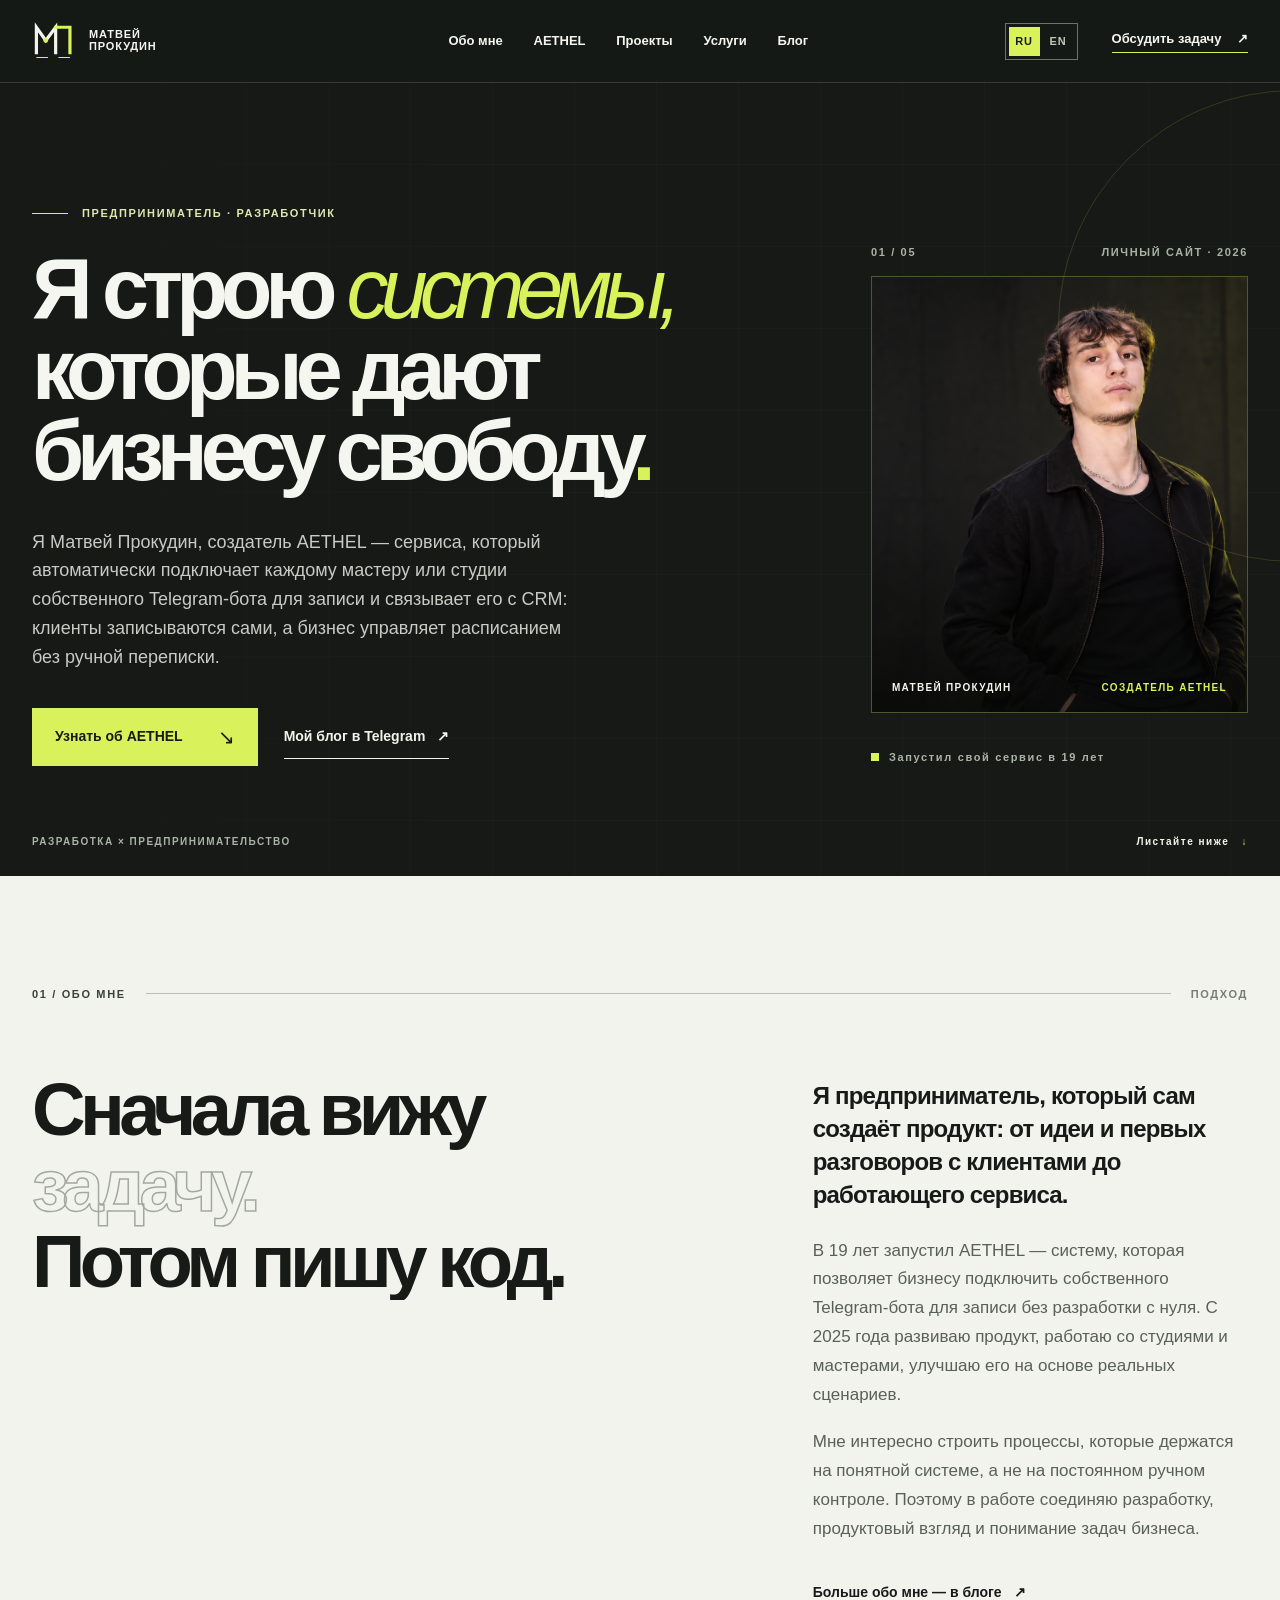
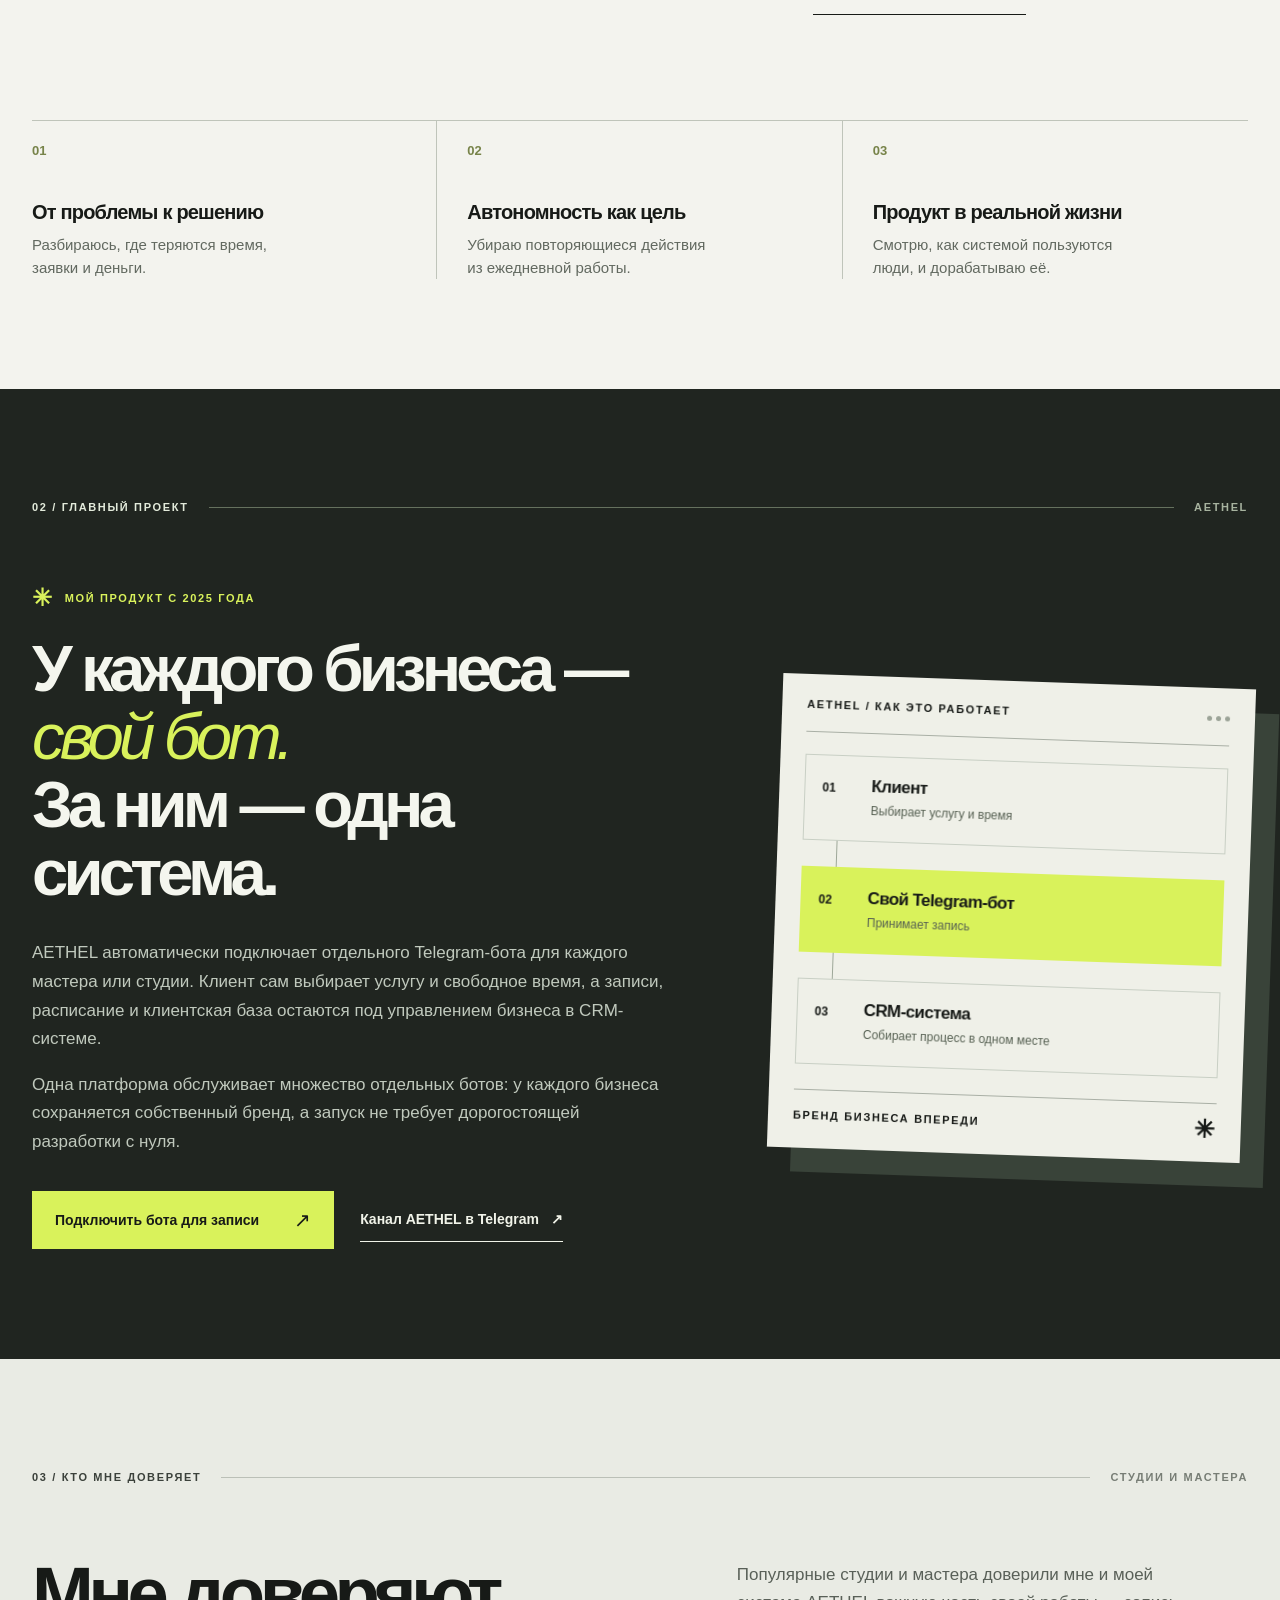
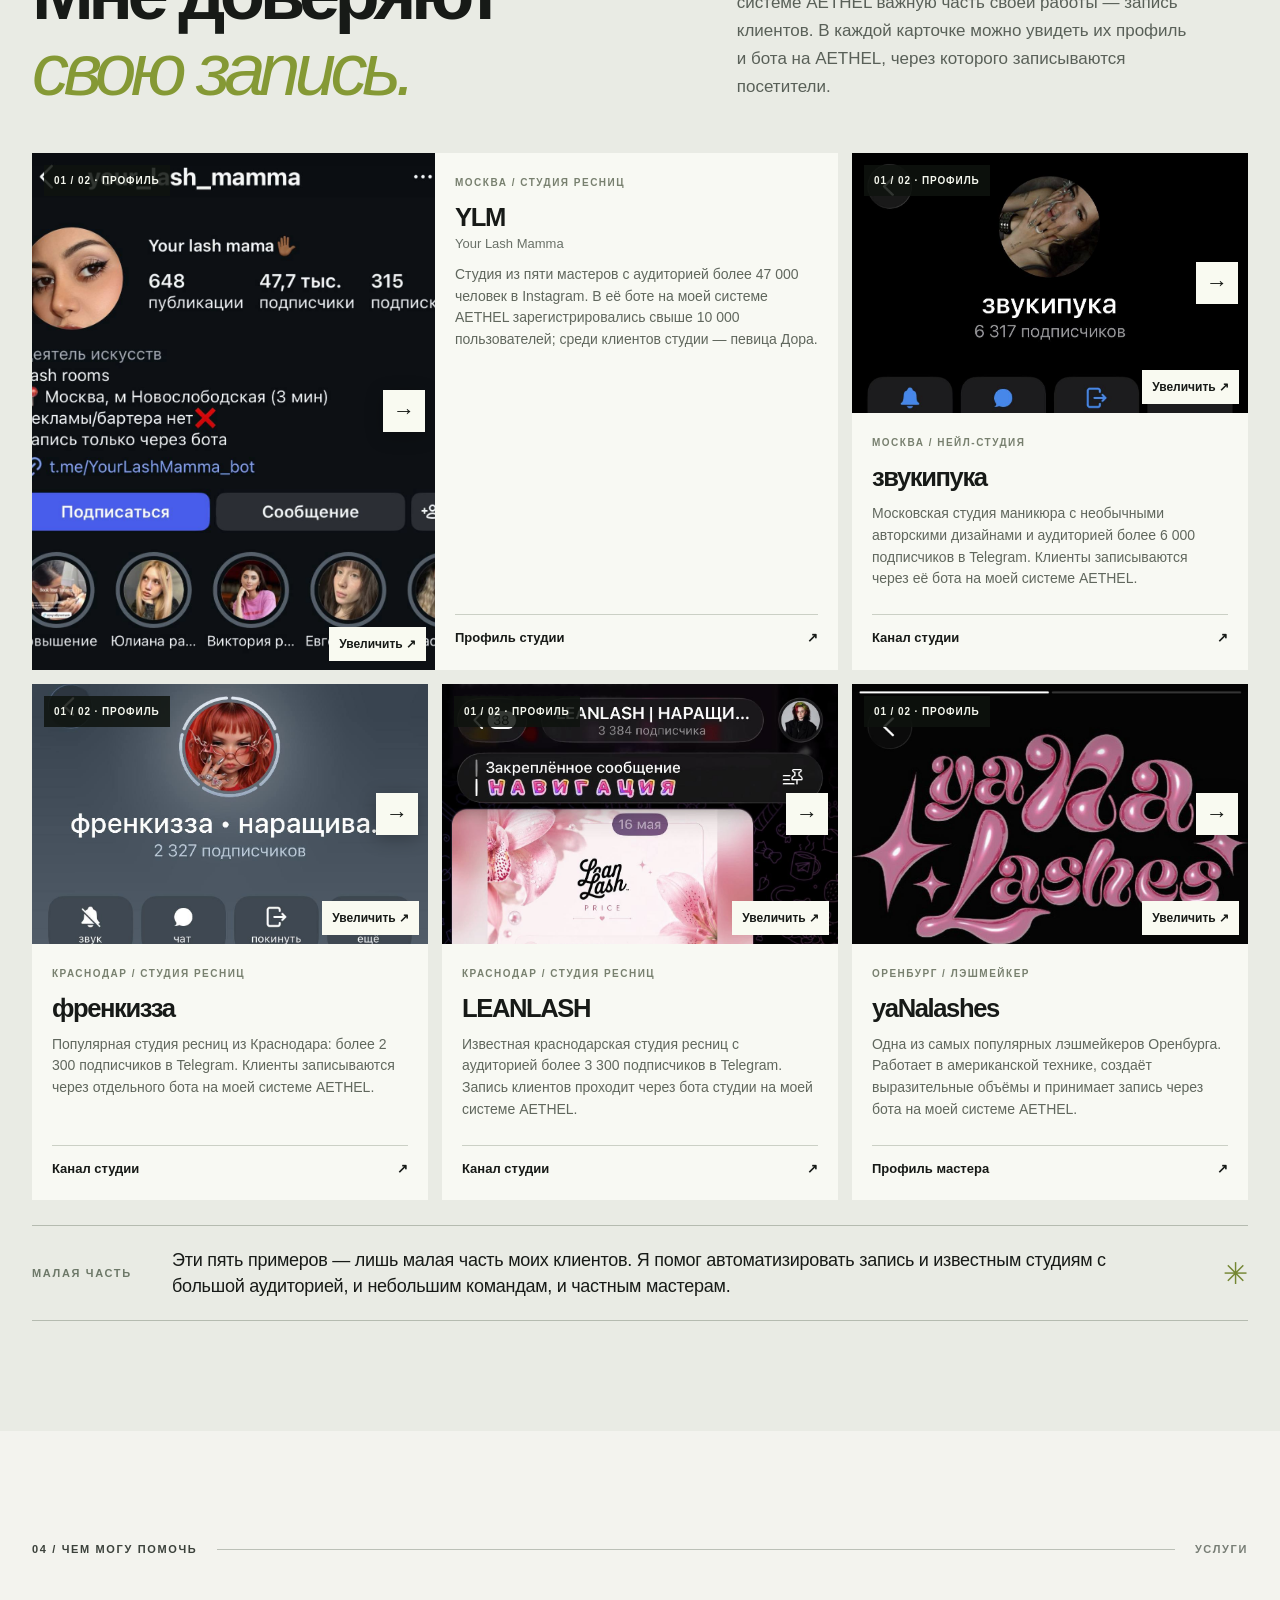
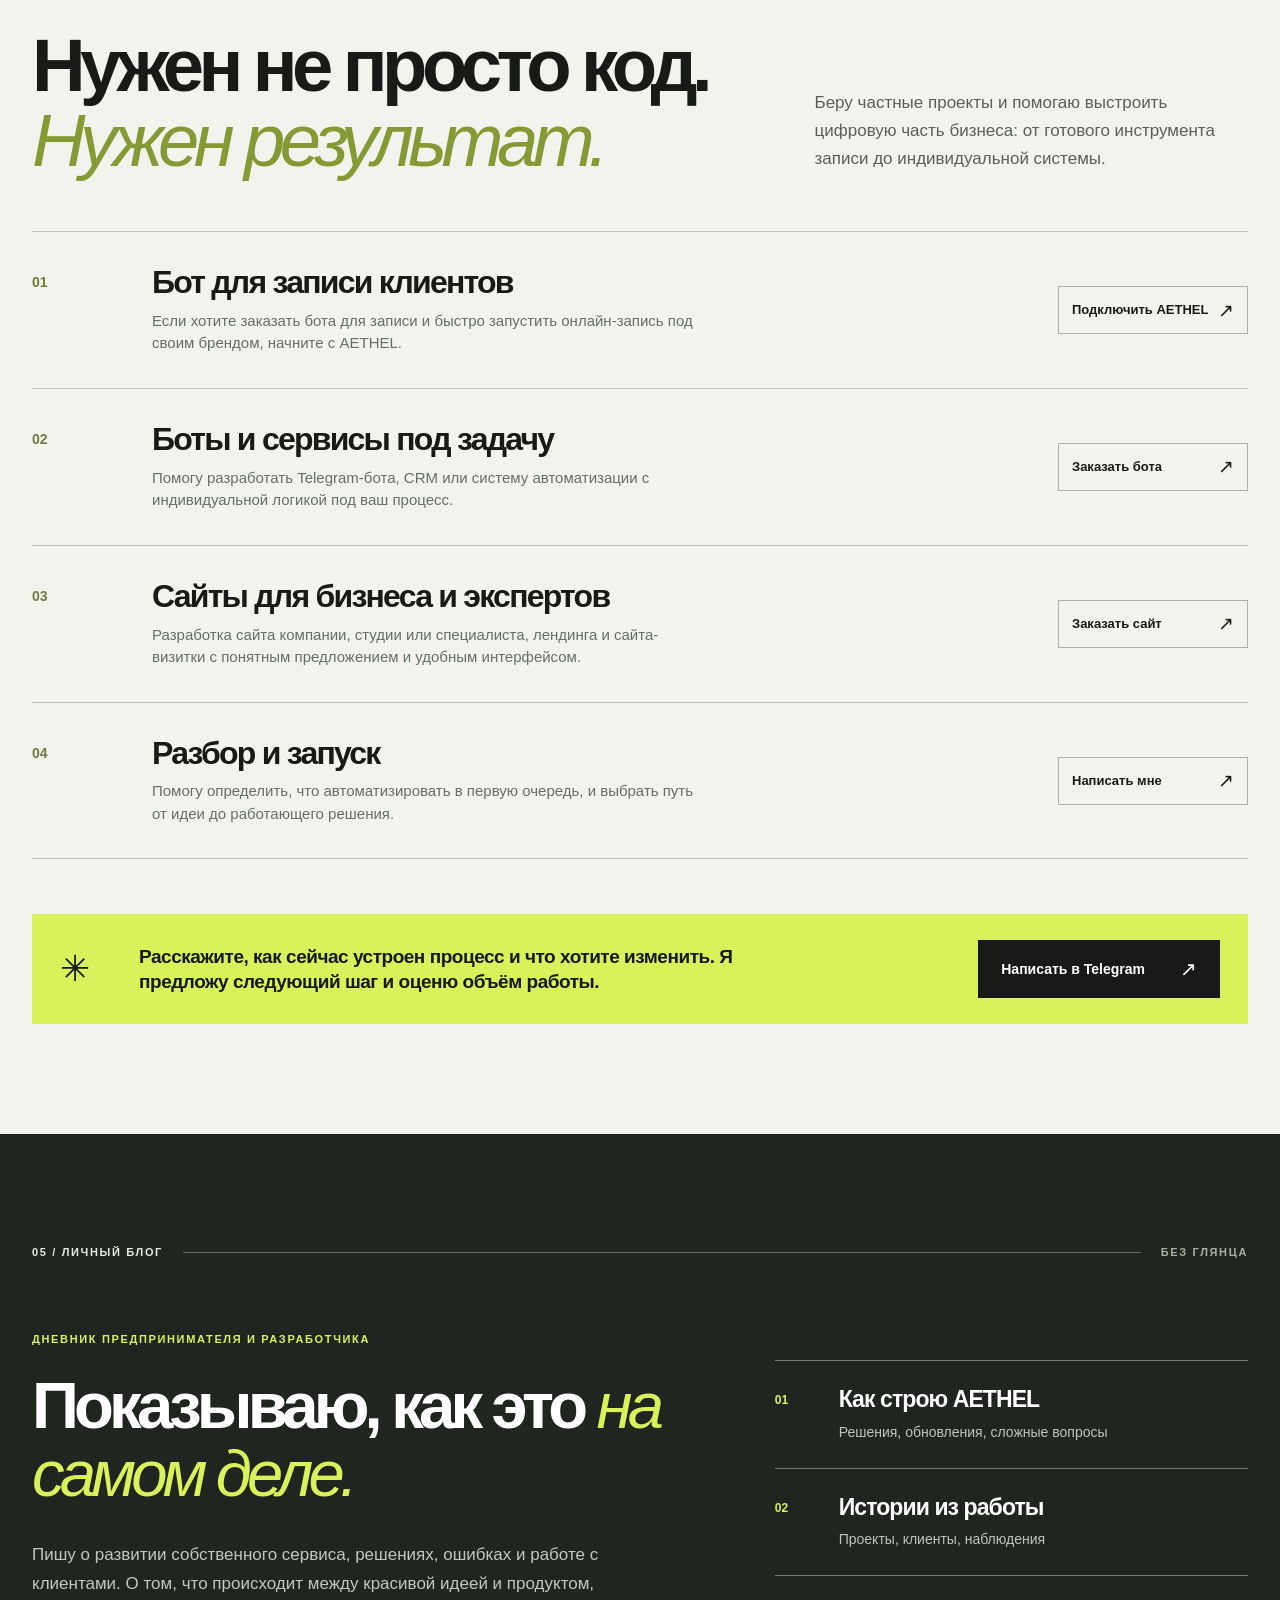
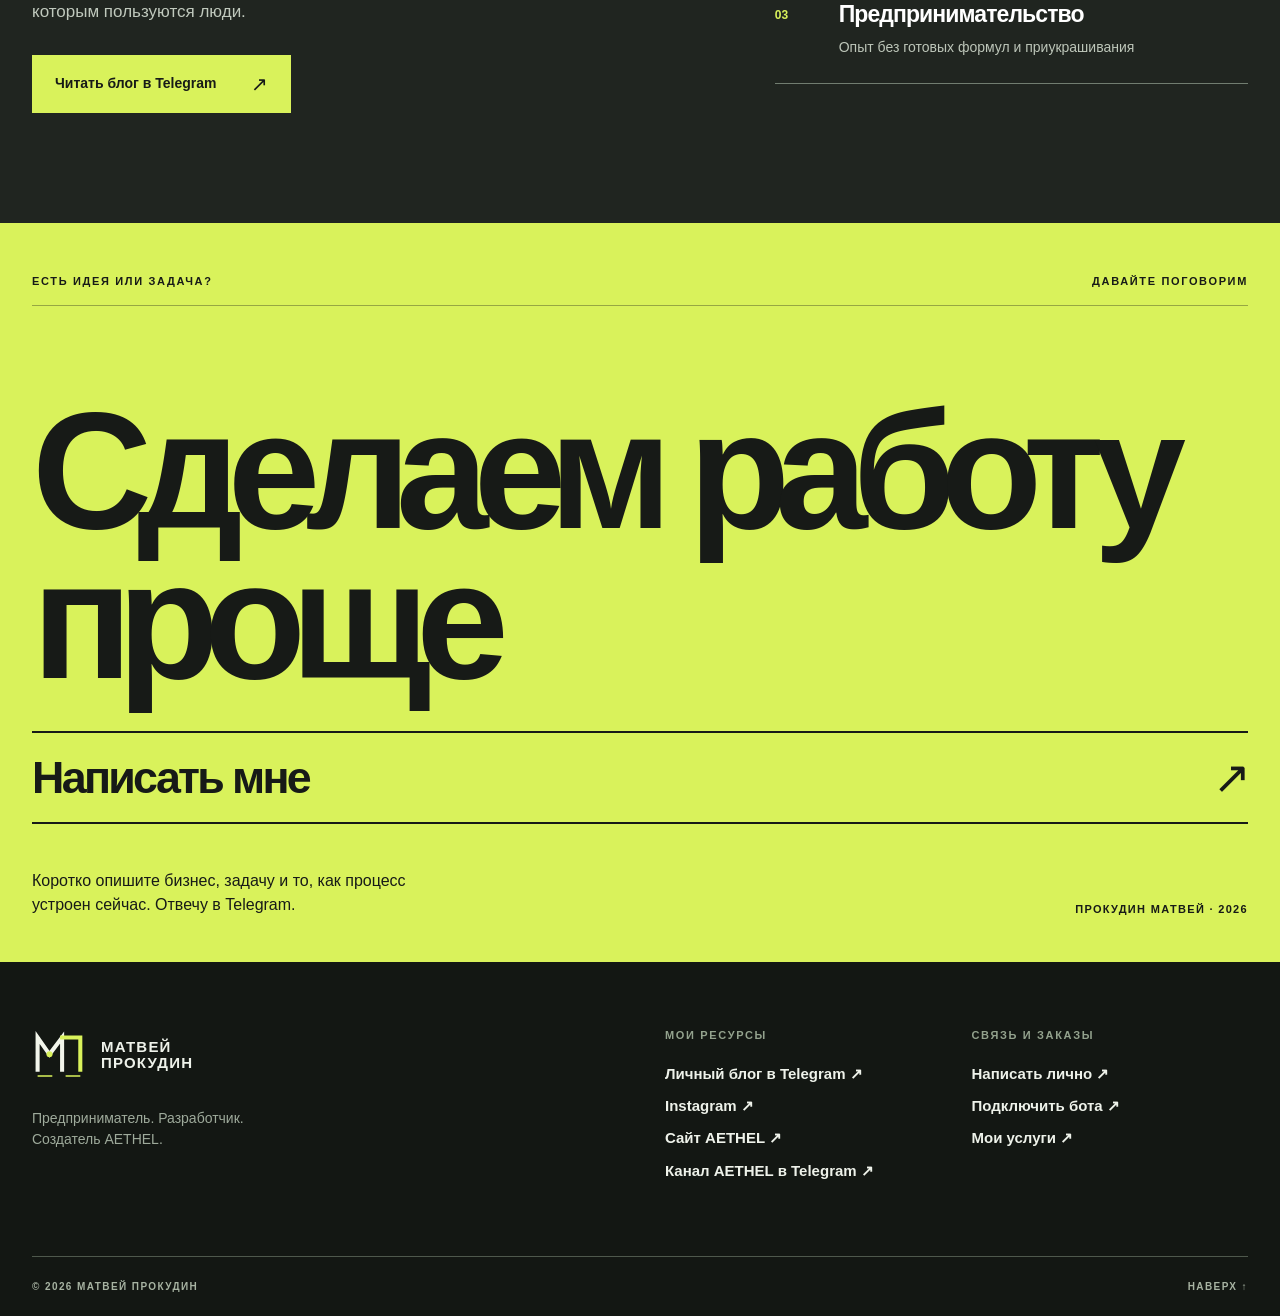
==== index.html @ 4120d541 "Add files via upload" ====
<!doctype html>
<html lang="ru">
<head>
  <meta charset="utf-8">
  <meta name="viewport" content="width=device-width, initial-scale=1">
  <meta name="theme-color" content="#161916">
  <meta name="description" content="Матвей Прокудин — предприниматель и создатель AETHEL, сервиса собственных Telegram-ботов для записи клиентов. Разработка ботов, сайтов и автоматизации бизнеса.">
  <meta name="keywords" content="Прокудин Матвей, Матвей Прокудин, заказать бота, разработать Telegram-бота, бот для записи клиентов, заказать сайт, разработка сайта, автоматизация бизнеса, CRM для студии, AETHEL">
  <meta name="author" content="Матвей Прокудин">
  <meta property="og:type" content="website">
  <meta property="og:locale" content="ru_RU">
  <meta property="og:title" content="Матвей Прокудин — предприниматель и создатель AETHEL">
  <meta property="og:description" content="Создаю сервисы, Telegram-ботов и сайты, которые помогают бизнесу работать системно. Знакомство, проекты, услуги и блог.">
  <meta name="twitter:card" content="summary">
  <title>Матвей Прокудин — разработка ботов, сайтов и автоматизация бизнеса</title>
  <link rel="icon" type="image/svg+xml" href="assets/favicon.svg">
  <link rel="stylesheet" href="style.css">
  <script type="application/ld+json">{"@context":"https://schema.org","@type":"Person","name":"Матвей Прокудин","alternateName":"Прокудин Матвей","jobTitle":"Предприниматель и разработчик","description":"Создатель AETHEL, сервиса Telegram-ботов для записи клиентов на собственной CRM-системе. Разрабатывает ботов, сайты и системы автоматизации бизнеса.","knowsAbout":["Разработка Telegram-ботов","Разработка сайтов","Автоматизация бизнес-процессов","CRM-системы"],"sameAs":["https://t.me/Matvey_Prokudin","https://www.instagram.com/prokudin.matvey/","https://www.aethelbotstore.ru/"]}</script>
</head>
<body>
  <a class="skip-link" href="#main">Перейти к содержанию</a>
  <header class="site-header">
    <div class="shell header-inner">
      <a class="brand" href="#top" aria-label="Матвей Прокудин — на главную"><img class="brand-mark" src="assets/logo-mark.svg" alt="" width="44" height="44"><span class="brand-name">МАТВЕЙ<br>ПРОКУДИН</span></a>
      <nav class="desktop-nav" aria-label="Основная навигация">
        <a href="#about">Обо мне</a><a href="#aethel">AETHEL</a><a href="#work">Проекты</a><a href="#services">Услуги</a><a href="#blog">Блог</a>
      </nav>
      <nav class="language-switch" aria-label="Язык сайта"><a href="./" lang="ru" aria-current="page">RU</a><a href="en/" lang="en" data-lang-link>EN</a></nav>
      <a class="header-contact" href="https://t.me/prokudin_matvey" target="_blank" rel="noopener noreferrer">Обсудить задачу <span aria-hidden="true">↗</span></a>
      <button class="menu-toggle" type="button" aria-expanded="false" aria-controls="mobile-menu" aria-label="Открыть меню"><span></span><span></span></button>
    </div>
    <nav class="mobile-nav" id="mobile-menu" aria-label="Мобильная навигация" hidden>
      <a href="#about">Обо мне</a><a href="#aethel">AETHEL</a><a href="#work">Проекты</a><a href="#services">Услуги</a><a href="#blog">Блог</a><a href="#contact">Контакты</a>
    </nav>
  </header>

  <main id="main">
    <section class="hero" id="top" aria-labelledby="hero-title">
      <div class="hero-grid" aria-hidden="true"></div>
      <div class="shell hero-inner">
        <div class="hero-copy">
          <div class="eyebrow hero-eyebrow"><span class="eyebrow-line"></span> ПРЕДПРИНИМАТЕЛЬ · РАЗРАБОТЧИК</div>
          <h1 id="hero-title">Я строю <em>системы,</em><br>которые дают<br>бизнесу свободу<span class="accent-period">.</span></h1>
          <p class="hero-lead">Я Матвей Прокудин, создатель AETHEL — сервиса, который автоматически подключает каждому мастеру или студии собственного Telegram-бота для записи и связывает его с CRM: клиенты записываются сами, а бизнес управляет расписанием без ручной переписки.</p>
          <div class="hero-actions"><a class="button button-lime" href="#aethel">Узнать об AETHEL <span aria-hidden="true">↘</span></a><a class="text-link light-link" href="https://t.me/Matvey_Prokudin" target="_blank" rel="noopener noreferrer">Мой блог в Telegram <span aria-hidden="true">↗</span></a></div>
        </div>
        <div class="hero-aside" aria-label="Кратко обо мне">
          <div class="hero-index"><span>01 / 05</span><span>ЛИЧНЫЙ САЙТ · 2026</span></div>
          <figure class="hero-portrait"><img src="assets/matvey-hero.png" alt="Матвей Прокудин в чёрной куртке на тёмном фоне" width="1536" height="1024" fetchpriority="high"><figcaption><span>МАТВЕЙ ПРОКУДИН</span><span>СОЗДАТЕЛЬ AETHEL</span></figcaption></figure>
          <div class="hero-footnote"><span class="tiny-square"></span> Запустил свой сервис в 19 лет</div>
        </div>
      </div>
      <div class="shell hero-bottom"><span>РАЗРАБОТКА × ПРЕДПРИНИМАТЕЛЬСТВО</span><a href="#about">Листайте ниже <span aria-hidden="true">↓</span></a></div>
    </section>

    <section class="section about-section" id="about" aria-labelledby="about-title">
      <div class="shell">
        <div class="section-head"><span class="section-no">01 / ОБО МНЕ</span><span class="section-rule"></span><span class="section-side">ПОДХОД</span></div>
        <div class="about-layout">
          <div class="about-heading" data-code-reveal><div class="code-reveal" aria-hidden="true"><span><i>const</i> problem = <b>business.process</b>;</span><span><i>if</i> (manualWork) <b>automate</b>();</span><span><i>for</i> (client <b>of</b> clients) {</span><span>&nbsp;&nbsp;system.<b>simplify</b>(client);</span><span>}</span></div><h2 class="display-title" id="about-title">Сначала вижу<br><span class="outline-word">задачу.</span><br>Потом пишу код.</h2></div>
          <div class="about-content"><p class="lead-copy">Я предприниматель, который сам создаёт продукт: от идеи и первых разговоров с клиентами до работающего сервиса.</p><p>В 19 лет запустил AETHEL — систему, которая позволяет бизнесу подключить собственного Telegram-бота для записи без разработки с нуля. С 2025 года развиваю продукт, работаю со студиями и мастерами, улучшаю его на основе реальных сценариев.</p><p>Мне интересно строить процессы, которые держатся на понятной системе, а не на постоянном ручном контроле. Поэтому в работе соединяю разработку, продуктовый взгляд и понимание задач бизнеса.</p><a class="text-link dark-link" href="https://t.me/Matvey_Prokudin" target="_blank" rel="noopener noreferrer">Больше обо мне — в блоге <span aria-hidden="true">↗</span></a></div>
        </div>
        <div class="principles" aria-label="Мой подход"><div><span>01</span><strong>От проблемы к решению</strong><p>Разбираюсь, где теряются время, заявки и деньги.</p></div><div><span>02</span><strong>Автономность как цель</strong><p>Убираю повторяющиеся действия из ежедневной работы.</p></div><div><span>03</span><strong>Продукт в реальной жизни</strong><p>Смотрю, как системой пользуются люди, и дорабатываю её.</p></div></div>
      </div>
    </section>

    <section class="section aethel-section" id="aethel" aria-labelledby="aethel-title">
      <div class="shell">
        <div class="section-head section-head-dark"><span class="section-no">02 / ГЛАВНЫЙ ПРОЕКТ</span><span class="section-rule"></span><span class="section-side">AETHEL</span></div>
        <div class="aethel-layout">
          <div class="aethel-copy"><div class="product-kicker"><span class="product-spark" aria-hidden="true">✳</span> МОЙ ПРОДУКТ С 2025 ГОДА</div><h2 id="aethel-title">У каждого бизнеса — <em>свой бот.</em><br>За ним — одна система.</h2><p>AETHEL автоматически подключает отдельного Telegram-бота для каждого мастера или студии. Клиент сам выбирает услугу и свободное время, а записи, расписание и клиентская база остаются под управлением бизнеса в CRM-системе.</p><p>Одна платформа обслуживает множество отдельных ботов: у каждого бизнеса сохраняется собственный бренд, а запуск не требует дорогостоящей разработки с нуля.</p><div class="product-actions"><a class="button button-lime" href="https://www.aethelbotstore.ru/" target="_blank" rel="noopener noreferrer">Подключить бота для записи <span aria-hidden="true">↗</span></a><a class="text-link light-link" href="https://t.me/AETHEL_bots" target="_blank" rel="noopener noreferrer">Канал AETHEL в Telegram <span aria-hidden="true">↗</span></a></div></div>
          <div class="system-visual" aria-label="Как устроен AETHEL"><div class="visual-header"><span>AETHEL / КАК ЭТО РАБОТАЕТ</span><span class="visual-dots" aria-hidden="true"><i></i><i></i><i></i></span></div><div class="flow-list"><div class="flow-row"><b>01</b><span>Клиент</span><strong>Выбирает услугу и время</strong></div><div class="flow-line" aria-hidden="true"></div><div class="flow-row active"><b>02</b><span>Свой Telegram-бот</span><strong>Принимает запись</strong></div><div class="flow-line" aria-hidden="true"></div><div class="flow-row"><b>03</b><span>CRM-система</span><strong>Собирает процесс в одном месте</strong></div></div><div class="visual-footer"><span>БРЕНД БИЗНЕСА ВПЕРЕДИ</span><span aria-hidden="true">✳</span></div></div>
        </div>
      </div>
    </section>

    <section class="section proof-section" id="work" aria-labelledby="work-title">
      <div class="shell">
        <div class="section-head"><span class="section-no">03 / КТО МНЕ ДОВЕРЯЕТ</span><span class="section-rule"></span><span class="section-side">СТУДИИ И МАСТЕРА</span></div>
        <div class="proof-intro"><h2 class="display-title" id="work-title">Мне доверяют<br><em>свою запись.</em></h2><p>Популярные студии и мастера доверили мне и моей системе AETHEL важную часть своей работы — запись клиентов. В каждой карточке можно увидеть их профиль и бота на AETHEL, через которого записываются посетители.</p></div>
        <div class="proof-grid">
          <article class="proof-card proof-card-featured">
            <div class="proof-image" data-carousel aria-label="Фото студии YLM и её бота для записи">
              <div class="proof-slide"><img src="assets/ylm.jpg" alt="Профиль YLM с аудиторией 47,7 тысячи подписчиков" loading="lazy"></div>
              <div class="proof-slide proof-slide-bot" hidden><img src="assets/ylm-bot.jpg" alt="Собственный Telegram-бот студии YLM для записи на ресницы" loading="lazy"></div>
              <span class="proof-count" aria-live="polite">01 / 02 · ПРОФИЛЬ</span>
              <button class="slide-arrow slide-prev" type="button" aria-label="Показать профиль YLM" hidden>←</button><button class="slide-arrow slide-next" type="button" aria-label="Показать бота YLM">→</button>
              <button type="button" class="view-image" aria-label="Увеличить текущее фото YLM">Увеличить <span aria-hidden="true">↗</span></button>
            </div>
            <div class="proof-info"><span>МОСКВА / СТУДИЯ РЕСНИЦ</span><h3>YLM <small>Your Lash Mamma</small></h3><p>Студия из пяти мастеров с аудиторией более 47 000 человек в Instagram. В её боте на моей системе AETHEL зарегистрировались свыше 10 000 пользователей; среди клиентов студии — певица Дора.</p><a href="https://www.instagram.com/your_lash_mamma/" target="_blank" rel="noopener noreferrer">Профиль студии <span aria-hidden="true">↗</span></a></div>
          </article>
          <article class="proof-card">
            <div class="proof-image" data-carousel aria-label="Фото студии звукипука и её бота для записи">
              <div class="proof-slide"><img src="assets/zvukipuka.jpg" alt="Telegram-канал студии звукипука с более чем 6 тысячами подписчиков" loading="lazy"></div>
              <div class="proof-slide proof-slide-bot" hidden><img src="assets/zvukipuka-bot.jpg" alt="Telegram-бот студии звукипука для записи на маникюр" loading="lazy"></div>
              <span class="proof-count" aria-live="polite">01 / 02 · ПРОФИЛЬ</span>
              <button class="slide-arrow slide-prev" type="button" aria-label="Показать профиль звукипука" hidden>←</button><button class="slide-arrow slide-next" type="button" aria-label="Показать бота звукипука">→</button>
              <button type="button" class="view-image" aria-label="Увеличить текущее фото звукипука">Увеличить <span aria-hidden="true">↗</span></button>
            </div>
            <div class="proof-info"><span>МОСКВА / НЕЙЛ-СТУДИЯ</span><h3>звукипука</h3><p>Московская студия маникюра с необычными авторскими дизайнами и аудиторией более 6 000 подписчиков в Telegram. Клиенты записываются через её бота на моей системе AETHEL.</p><a href="https://t.me/arishazvukipuka" target="_blank" rel="noopener noreferrer">Канал студии <span aria-hidden="true">↗</span></a></div>
          </article>
          <article class="proof-card">
            <div class="proof-image" data-carousel aria-label="Фото студии френкизза и её бота для записи">
              <div class="proof-slide"><img src="assets/frenkizza.jpg" alt="Telegram-канал студии френкизза с более чем 2,3 тысячи подписчиков" loading="lazy"></div>
              <div class="proof-slide proof-slide-bot" hidden><img src="assets/frenkizza-bot.jpg" alt="Telegram-бот студии френкизза для записи на ресницы" loading="lazy"></div>
              <span class="proof-count" aria-live="polite">01 / 02 · ПРОФИЛЬ</span>
              <button class="slide-arrow slide-prev" type="button" aria-label="Показать профиль френкизза" hidden>←</button><button class="slide-arrow slide-next" type="button" aria-label="Показать бота френкизза">→</button>
              <button type="button" class="view-image" aria-label="Увеличить текущее фото френкизза">Увеличить <span aria-hidden="true">↗</span></button>
            </div>
            <div class="proof-info"><span>КРАСНОДАР / СТУДИЯ РЕСНИЦ</span><h3>френкизза</h3><p>Популярная студия ресниц из Краснодара: более 2 300 подписчиков в Telegram. Клиенты записываются через отдельного бота на моей системе AETHEL.</p><a href="https://t.me/frenkizza" target="_blank" rel="noopener noreferrer">Канал студии <span aria-hidden="true">↗</span></a></div>
          </article>
          <article class="proof-card">
            <div class="proof-image" data-carousel aria-label="Фото студии LEANLASH и её бота для записи">
              <div class="proof-slide"><img src="assets/leanlash.jpg" alt="Telegram-канал LEANLASH с более чем 3,3 тысячи подписчиков" loading="lazy"></div>
              <div class="proof-slide proof-slide-bot" hidden><img src="assets/leanlash-bot.jpg" alt="Собственный Telegram-бот LEANLASH для записи клиентов" loading="lazy"></div>
              <span class="proof-count" aria-live="polite">01 / 02 · ПРОФИЛЬ</span>
              <button class="slide-arrow slide-prev" type="button" aria-label="Показать профиль LEANLASH" hidden>←</button><button class="slide-arrow slide-next" type="button" aria-label="Показать бота LEANLASH">→</button>
              <button type="button" class="view-image" aria-label="Увеличить текущее фото LEANLASH">Увеличить <span aria-hidden="true">↗</span></button>
            </div>
            <div class="proof-info"><span>КРАСНОДАР / СТУДИЯ РЕСНИЦ</span><h3>LEANLASH</h3><p>Известная краснодарская студия ресниц с аудиторией более 3 300 подписчиков в Telegram. Запись клиентов проходит через бота студии на моей системе AETHEL.</p><a href="https://t.me/leanlash" target="_blank" rel="noopener noreferrer">Канал студии <span aria-hidden="true">↗</span></a></div>
          </article>
          <article class="proof-card">
            <div class="proof-image" data-carousel aria-label="Фото мастера yaNalashes и её бота для записи">
              <div class="proof-slide"><img src="assets/yanalashes.jpg" alt="Профиль мастера yaNalashes из Оренбурга" loading="lazy"></div>
              <div class="proof-slide proof-slide-bot" hidden><img src="assets/yanalashes-bot.jpg" alt="Telegram-бот мастера yaNalashes для записи клиентов" loading="lazy"></div>
              <span class="proof-count" aria-live="polite">01 / 02 · ПРОФИЛЬ</span>
              <button class="slide-arrow slide-prev" type="button" aria-label="Показать профиль yaNalashes" hidden>←</button><button class="slide-arrow slide-next" type="button" aria-label="Показать бота yaNalashes">→</button>
              <button type="button" class="view-image" aria-label="Увеличить текущее фото yaNalashes">Увеличить <span aria-hidden="true">↗</span></button>
            </div>
            <div class="proof-info"><span>ОРЕНБУРГ / ЛЭШМЕЙКЕР</span><h3>yaNalashes</h3><p>Одна из самых популярных лэшмейкеров Оренбурга. Работает в американской технике, создаёт выразительные объёмы и принимает запись через бота на моей системе AETHEL.</p><a href="https://t.me/yalashsoska" target="_blank" rel="noopener noreferrer">Профиль мастера <span aria-hidden="true">↗</span></a></div>
          </article>
        </div>
        <div class="more-proof"><span>МАЛАЯ ЧАСТЬ</span><p>Эти пять примеров — лишь малая часть моих клиентов. Я помог автоматизировать запись и известным студиям с большой аудиторией, и небольшим командам, и частным мастерам.</p><span class="more-proof-star" aria-hidden="true">✳</span></div>
      </div>
    </section>

    <section class="section services-section" id="services" aria-labelledby="services-title"><div class="shell"><div class="section-head"><span class="section-no">04 / ЧЕМ МОГУ ПОМОЧЬ</span><span class="section-rule"></span><span class="section-side">УСЛУГИ</span></div><div class="services-intro"><h2 class="display-title" id="services-title">Нужен не просто код.<br><em>Нужен результат.</em></h2><p>Беру частные проекты и помогаю выстроить цифровую часть бизнеса: от готового инструмента записи до индивидуальной системы.</p></div><div class="service-list">
      <article class="service-row"><span class="service-n">01</span><div><h3>Бот для записи клиентов</h3><p>Если хотите заказать бота для записи и быстро запустить онлайн-запись под своим брендом, начните с AETHEL.</p></div><a href="https://www.aethelbotstore.ru/" target="_blank" rel="noopener noreferrer" aria-label="Подключить бота для записи через AETHEL">Подключить AETHEL <span aria-hidden="true">↗</span></a></article>
      <article class="service-row"><span class="service-n">02</span><div><h3>Боты и сервисы под задачу</h3><p>Помогу разработать Telegram-бота, CRM или систему автоматизации с индивидуальной логикой под ваш процесс.</p></div><a href="https://t.me/prokudin_matvey" target="_blank" rel="noopener noreferrer" aria-label="Заказать разработку бота или сервиса">Заказать бота <span aria-hidden="true">↗</span></a></article>
      <article class="service-row"><span class="service-n">03</span><div><h3>Сайты для бизнеса и экспертов</h3><p>Разработка сайта компании, студии или специалиста, лендинга и сайта-визитки с понятным предложением и удобным интерфейсом.</p></div><a href="https://t.me/prokudin_matvey" target="_blank" rel="noopener noreferrer" aria-label="Заказать разработку сайта">Заказать сайт <span aria-hidden="true">↗</span></a></article>
      <article class="service-row"><span class="service-n">04</span><div><h3>Разбор и запуск</h3><p>Помогу определить, что автоматизировать в первую очередь, и выбрать путь от идеи до работающего решения.</p></div><a href="https://t.me/prokudin_matvey" target="_blank" rel="noopener noreferrer" aria-label="Обсудить консультацию по автоматизации бизнеса">Написать мне <span aria-hidden="true">↗</span></a></article>
    </div><div class="services-note"><span class="note-icon" aria-hidden="true">✳</span><p>Расскажите, как сейчас устроен процесс и что хотите изменить. Я предложу следующий шаг и оценю объём работы.</p><a class="button button-dark" href="https://t.me/prokudin_matvey" target="_blank" rel="noopener noreferrer">Написать в Telegram <span aria-hidden="true">↗</span></a></div></div></section>

    <section class="section blog-section" id="blog" aria-labelledby="blog-title"><div class="shell"><div class="section-head section-head-dark"><span class="section-no">05 / ЛИЧНЫЙ БЛОГ</span><span class="section-rule"></span><span class="section-side">БЕЗ ГЛЯНЦА</span></div><div class="blog-layout"><div class="blog-copy"><span class="blog-label">ДНЕВНИК ПРЕДПРИНИМАТЕЛЯ И РАЗРАБОТЧИКА</span><h2 id="blog-title">Показываю, как это <em>на самом деле.</em></h2><p>Пишу о развитии собственного сервиса, решениях, ошибках и работе с клиентами. О том, что происходит между красивой идеей и продуктом, которым пользуются люди.</p><a class="button button-lime" href="https://t.me/Matvey_Prokudin" target="_blank" rel="noopener noreferrer">Читать блог в Telegram <span aria-hidden="true">↗</span></a></div><div class="blog-topics"><div><span>01</span><strong>Как строю AETHEL</strong><small>Решения, обновления, сложные вопросы</small></div><div><span>02</span><strong>Истории из работы</strong><small>Проекты, клиенты, наблюдения</small></div><div><span>03</span><strong>Предпринимательство</strong><small>Опыт без готовых формул и приукрашивания</small></div></div></div></div></section>

    <section class="contact-section" id="contact" aria-labelledby="contact-title"><div class="shell"><div class="contact-top"><span>ЕСТЬ ИДЕЯ ИЛИ ЗАДАЧА?</span><span>ДАВАЙТЕ ПОГОВОРИМ</span></div><h2 id="contact-title">Сделаем работу<br>проще</h2><a class="contact-big-link" href="https://t.me/prokudin_matvey" target="_blank" rel="noopener noreferrer">Написать мне <span aria-hidden="true">↗</span></a><div class="contact-bottom"><p>Коротко опишите бизнес, задачу и то, как процесс устроен сейчас. Отвечу в Telegram.</p><span>ПРОКУДИН МАТВЕЙ · 2026</span></div></div></section>
  </main>

  <footer class="site-footer"><div class="shell"><div class="footer-main"><div><a class="footer-brand" href="#top" aria-label="Матвей Прокудин — наверх"><img src="assets/logo-mark.svg" alt="" width="56" height="56"><span>МАТВЕЙ<br>ПРОКУДИН</span></a><p>Предприниматель. Разработчик.<br>Создатель AETHEL.</p></div><div class="footer-links"><div><span>МОИ РЕСУРСЫ</span><a href="https://t.me/Matvey_Prokudin" target="_blank" rel="noopener noreferrer">Личный блог в Telegram ↗</a><a href="https://www.instagram.com/prokudin.matvey/" target="_blank" rel="noopener noreferrer">Instagram ↗</a><a href="https://www.aethelbotstore.ru/" target="_blank" rel="noopener noreferrer">Сайт AETHEL ↗</a><a href="https://t.me/AETHEL_bots" target="_blank" rel="noopener noreferrer">Канал AETHEL в Telegram ↗</a></div><div><span>СВЯЗЬ И ЗАКАЗЫ</span><a href="https://t.me/prokudin_matvey" target="_blank" rel="noopener noreferrer">Написать лично ↗</a><a href="https://www.aethelbotstore.ru/" target="_blank" rel="noopener noreferrer">Подключить бота ↗</a><a href="#services">Мои услуги ↗</a></div></div></div><div class="footer-bottom"><span>© <span id="year">2026</span> МАТВЕЙ ПРОКУДИН</span><a href="#top">НАВЕРХ ↑</a></div></div></footer>

  <dialog class="image-dialog" aria-label="Просмотр скриншота"><button class="dialog-close" type="button" aria-label="Закрыть изображение">✕</button><button class="dialog-arrow dialog-prev" type="button" aria-label="Предыдущее фото" hidden>←</button><img alt=""><button class="dialog-arrow dialog-next" type="button" aria-label="Следующее фото">→</button></dialog>
  <script src="main.js" defer></script>
</body>
</html>
---- style.css ----
@charset "UTF-8";
:root{--ink:#171a17;--ink-soft:#242824;--paper:#f3f3ee;--white:#fff;--muted:#686d67;--line:#d9dcd4;--lime:#d9f25b;--lime-dark:#bad339;--radius:4px;scroll-behavior:smooth}
*{box-sizing:border-box}
html{scroll-padding-top:76px}
body{margin:0;background:var(--paper);color:var(--ink);font-family:Arial,Helvetica,sans-serif;font-size:16px;line-height:1.5;-webkit-font-smoothing:antialiased}
body.dialog-open{overflow:hidden}
button,a{ -webkit-tap-highlight-color:transparent }
button{font:inherit}
a{color:inherit;text-decoration:none}
img{display:block;max-width:100%}
em{font-style:normal;color:var(--lime)}
::selection{background:var(--lime);color:var(--ink)}
:focus-visible{outline:3px solid var(--lime-dark);outline-offset:4px}
.skip-link{position:absolute;top:-100px;left:20px;z-index:1000;background:var(--lime);padding:12px 16px}
.skip-link:focus{top:12px}
.shell{width:min(100% - 64px,1440px);margin-inline:auto}
.site-header{position:fixed;z-index:50;inset:0 0 auto;color:#f4f5ee;background:rgba(22,25,22,.96);border-bottom:1px solid rgba(255,255,255,.15);backdrop-filter:blur(14px);-webkit-backdrop-filter:blur(14px)}
.header-inner{min-height:82px;display:flex;align-items:center;gap:34px}
.brand{display:flex;align-items:center;gap:13px;min-width:220px}
.brand-mark{display:block;width:44px;height:44px;flex:none}
.brand-name{font-size:11px;line-height:1.05;font-weight:800;letter-spacing:.08em}
.desktop-nav{display:flex;gap:clamp(14px,2.4vw,36px);align-items:center;margin:auto;font-size:13px;font-weight:700;white-space:nowrap}
.desktop-nav a,.header-contact,.mobile-nav a{transition:color .2s ease}
.desktop-nav a:hover,.header-contact:hover,.mobile-nav a:hover{color:var(--lime)}
.language-switch{display:flex;align-items:center;gap:3px;border:1px solid #6a7465;padding:3px;flex:none;font-size:11px;font-weight:800;letter-spacing:.08em}
.language-switch a{display:grid;place-items:center;min-width:31px;min-height:29px;color:#bec8b8;transition:background .2s ease,color .2s ease}
.language-switch a:hover{color:var(--lime)}
.language-switch a[aria-current="page"]{background:var(--lime);color:var(--ink)}
.header-contact{font-size:13px;font-weight:700;white-space:nowrap;border-bottom:1px solid var(--lime);padding-bottom:4px}
.header-contact span{margin-left:12px}
.menu-toggle{display:none;appearance:none;background:none;border:0;color:inherit;width:44px;height:44px;align-items:center;justify-content:center;flex-direction:column;gap:6px;cursor:pointer;margin-left:auto}
.menu-toggle span{width:24px;height:2px;background:currentColor;transition:transform .2s ease}
.menu-toggle[aria-expanded="true"] span:first-child{transform:translateY(4px) rotate(45deg)}
.menu-toggle[aria-expanded="true"] span:last-child{transform:translateY(-4px) rotate(-45deg)}
.mobile-nav{display:none}
.hero{position:relative;min-height:780px;background:#161916;color:#f5f6f0;overflow:hidden}
.hero-grid{position:absolute;inset:0;opacity:.19;background-image:linear-gradient(rgba(255,255,255,.11) 1px,transparent 1px),linear-gradient(90deg,rgba(255,255,255,.11) 1px,transparent 1px);background-size:82px 82px;mask-image:linear-gradient(to right,transparent 0%,#000 42%,#000 100%);pointer-events:none}
.hero:after{content:"";position:absolute;width:470px;height:470px;border:1px solid rgba(217,242,91,.15);border-radius:50%;right:-250px;top:90px;pointer-events:none}
.hero-inner{position:relative;display:grid;grid-template-columns:minmax(0,1.48fr) minmax(300px,.72fr);gap:clamp(36px,5vw,90px);padding-top:clamp(160px,16vw,230px);padding-bottom:110px}
.hero-copy{max-width:880px}
.eyebrow,.section-head,.product-kicker,.blog-label,.contact-top,.footer-links>div>span,.hero-index,.hero-bottom,.hero-footnote,.visual-header,.visual-footer,.proof-info>span,.more-proof>span:first-child{font-size:11px;font-weight:800;letter-spacing:.15em}
.hero-eyebrow{display:flex;align-items:center;gap:14px;color:#dfe7b1;margin-bottom:28px}
.eyebrow-line{width:36px;height:1px;background:var(--lime)}
.hero h1{font-size:clamp(54px,6.6vw,108px);line-height:.96;letter-spacing:-.084em;font-weight:800;margin:0 0 35px;max-width:950px}
.hero h1 em{font-style:italic;font-weight:500;letter-spacing:-.095em}
.accent-period{color:var(--lime)}
.hero-lead{max-width:550px;font-size:18px;line-height:1.6;color:#c6ccc4;margin:0}
.hero-actions,.product-actions{display:flex;align-items:center;gap:26px;flex-wrap:wrap;margin-top:36px}
.button{display:inline-flex;align-items:center;justify-content:space-between;gap:35px;min-height:58px;padding:0 22px;border:1px solid transparent;font-size:14px;font-weight:800;line-height:1.2;transition:transform .2s ease,background .2s ease,color .2s ease}
.button:hover{transform:translateY(-3px)}
.button span{font-size:20px;font-weight:400}
.button-lime{background:var(--lime);color:var(--ink)}
.button-lime:hover{background:#e8ff77}
.button-dark{background:var(--ink);color:#fff}
.button-dark:hover{background:#343b34}
.text-link{display:inline-flex;align-items:center;gap:12px;font-size:14px;font-weight:800;padding:11px 0;border-bottom:1px solid currentColor;transition:gap .2s ease,color .2s ease}
.text-link:hover{gap:19px}
.light-link{color:#f1f4e9}
.light-link:hover{color:var(--lime)}
.dark-link:hover{color:#667800}
.hero-aside{display:flex;flex-direction:column;justify-content:flex-end;align-items:stretch;min-height:415px;padding-top:15px}
.hero-index{display:flex;justify-content:space-between;color:#a9b3a2;margin-bottom:15px}
.hero-portrait{position:relative;aspect-ratio:1/1.16;margin:0;overflow:hidden;background:#20221c;border:1px solid rgba(217,242,91,.25)}
.hero-portrait img{width:100%;height:100%;object-fit:cover;object-position:72% center}
.hero-portrait:after{content:"";position:absolute;inset:55% 0 0;background:linear-gradient(transparent,rgba(6,8,6,.72));pointer-events:none}
.hero-portrait figcaption{position:absolute;z-index:1;left:20px;right:20px;bottom:18px;display:flex;justify-content:space-between;align-items:end;gap:15px;color:#f4f6ed;font-size:10px;font-weight:800;letter-spacing:.13em;line-height:1.35}
.hero-portrait figcaption span:last-child{color:var(--lime);text-align:right}
.hero-footnote{display:flex;align-items:center;gap:10px;color:#abb5a5;margin-top:36px}
.tiny-square{width:8px;height:8px;background:var(--lime)}
.hero-bottom{position:absolute;inset:auto 0 27px;display:flex;justify-content:space-between;font-size:10px;font-weight:800;letter-spacing:.15em;color:#aab3a7}
.hero-bottom a{color:#f3f6ea}
.hero-bottom a span{margin-left:8px;color:var(--lime)}
.section{padding:110px 0}
.section-head{display:flex;align-items:center;gap:20px;color:#3b413b;margin-bottom:70px}
.section-no,.section-side{white-space:nowrap}
.section-rule{height:1px;background:#bbc0b7;flex:1}
.section-side{color:#777d75}
.display-title{font-size:clamp(48px,5.8vw,88px);line-height:1.02;letter-spacing:-.075em;margin:0;font-weight:800}
.display-title em{color:#859935;font-style:italic;font-weight:500}
.about-layout{display:grid;grid-template-columns:1.2fr .8fr;gap:clamp(50px,10vw,170px)}
.about-heading{min-width:0;position:relative}
.code-reveal{display:none;position:absolute;inset:0;z-index:1;align-items:start;justify-content:center;flex-direction:column;overflow:hidden;background:#202520;color:#e4eecf;padding:clamp(16px,2.8vw,38px);font:clamp(12px,1.25vw,17px)/1.9 Consolas,"Courier New",monospace;white-space:nowrap;box-shadow:9px 9px 0 #d6dcd0}
.code-reveal span{display:block;max-width:100%;overflow:hidden;text-overflow:clip;animation:code-run .58s linear infinite alternate}
.code-reveal span:nth-child(2){animation-delay:-.18s;color:#f0c992}
.code-reveal span:nth-child(3){animation-delay:-.3s;color:#e9b1ce}
.code-reveal span:nth-child(4){animation-delay:-.46s}
.code-reveal i{font-style:normal;color:#d9f25b}
.code-reveal b{font-weight:normal;color:#83c6d5}
.code-ready .code-reveal{display:flex}
.code-ready .display-title{opacity:0;transform:translateY(14px)}
.code-ready.is-revealing .code-reveal{animation:code-to-text 1.6s ease-in-out forwards}
.code-ready.is-revealing .display-title{animation:title-from-code 1.6s ease-out forwards}
.code-ready.is-revealed .code-reveal{display:none}
.code-ready.is-revealed .display-title{opacity:1;transform:none}
@keyframes code-run{from{transform:translateX(-6px)}to{transform:translateX(12px)}}
@keyframes code-to-text{0%,36%{opacity:1;clip-path:inset(0 0 0 0)}70%{opacity:.65}100%{opacity:0;clip-path:inset(0 100% 0 0)}}
@keyframes title-from-code{0%,39%{opacity:0;transform:translateY(14px);clip-path:inset(0 100% 0 0)}100%{opacity:1;transform:none;clip-path:inset(0 0 0 0)}}
.outline-word{color:transparent;-webkit-text-stroke:1.5px #a1a8a0}
.about-content{padding-top:7px;max-width:515px}
.about-content p{font-size:17px;line-height:1.7;color:#596058;margin:0 0 18px}
.about-content .lead-copy{font-size:24px;line-height:1.38;font-weight:700;color:var(--ink);letter-spacing:-.035em;margin-bottom:25px}
.about-content .text-link{margin-top:10px}
.principles{display:grid;grid-template-columns:repeat(3,1fr);margin-top:105px;border-top:1px solid #bfc4ba}
.principles>div{padding:20px 30px 0 0;border-right:1px solid #bfc4ba}
.principles>div+div{padding-left:30px}
.principles>div:last-child{border-right:0}
.principles span{display:block;font-size:13px;font-weight:800;color:#778349;margin-bottom:39px}
.principles strong{display:block;font-size:20px;line-height:1.2;letter-spacing:-.04em}
.principles p{font-size:15px;color:#626960;line-height:1.55;max-width:250px;margin:9px 0 0}
.aethel-section{background:#202520;color:#f4f6ee}
.section-head-dark{color:#e3ebdb}
.section-head-dark .section-rule{background:#65715e}
.section-head-dark .section-side{color:#a7b39f}
.aethel-layout{display:grid;grid-template-columns:1.15fr .85fr;gap:clamp(60px,8vw,130px);align-items:center}
.product-kicker{color:var(--lime);display:flex;align-items:center;gap:11px;margin-bottom:25px}
.product-spark{font-size:24px;line-height:1}
.aethel-copy h2,.blog-layout h2{font-size:clamp(48px,5.1vw,79px);line-height:1.04;letter-spacing:-.074em;margin:0 0 33px;font-weight:800}
.aethel-copy h2 em,.blog-layout h2 em{font-style:italic;font-weight:500}
.aethel-copy p,.blog-layout p{font-size:17px;line-height:1.68;color:#c0c9bd;max-width:640px;margin:0 0 17px}
.product-actions{margin-top:35px}
.system-visual{background:#eff0e8;color:var(--ink);padding:22px 25px 20px;box-shadow:24px 24px 0 #394339;transform:rotate(2deg);max-width:530px;width:100%;justify-self:end}
.visual-header,.visual-footer{display:flex;justify-content:space-between;align-items:center;gap:12px}
.visual-header{border-bottom:1px solid #a9afa5;padding-bottom:18px}
.visual-dots{display:flex;gap:4px}.visual-dots i{width:5px;height:5px;background:#9ba397;border-radius:50%}
.flow-list{padding:22px 0 25px}
.flow-row{border:1px solid #c8cfc4;min-height:86px;display:grid;grid-template-columns:35px 1fr;column-gap:14px;align-content:center;padding:12px 17px}
.flow-row.active{background:var(--lime);border-color:var(--lime)}
.flow-row b{font-size:12px;grid-row:1/3;align-self:start;margin-top:3px}
.flow-row span{font-size:17px;font-weight:800;line-height:1.2;letter-spacing:-.035em}
.flow-row strong{font-size:12px;font-weight:500;color:#566052;margin-top:4px}
.flow-line{height:26px;border-left:1px solid #9da798;margin-left:34px}
.visual-footer{border-top:1px solid #a9afa5;padding-top:13px}
.visual-footer span:last-child{font-size:25px;line-height:1}
.proof-section{background:#e9ebe4}
.proof-intro{display:grid;grid-template-columns:1.1fr .9fr;gap:80px;align-items:end;margin-bottom:46px}
.proof-intro p,.services-intro p{font-size:17px;line-height:1.65;color:#596058;max-width:460px;margin:0 0 6px}
.proof-grid{display:grid;grid-template-columns:repeat(3,minmax(0,1fr));gap:14px}
.proof-card{display:flex;flex-direction:column;background:#f8f9f3;min-width:0}
.proof-card-featured{grid-column:span 2;display:grid;grid-template-columns:1fr 1fr}
.proof-image{height:260px;position:relative;background:#202520;overflow:hidden;touch-action:pan-y}
.proof-card-featured .proof-image{height:100%;min-height:450px}
.proof-slide{position:absolute;inset:0}
.proof-slide[hidden],.slide-arrow[hidden]{display:none!important}
.proof-slide img{width:100%;height:100%;object-fit:cover;object-position:top center;filter:saturate(.88);cursor:zoom-in;transition:transform .35s ease}
.proof-slide img:hover{transform:scale(1.045)}
.proof-slide-bot img{object-position:center 18%}
.proof-count{position:absolute;z-index:2;left:12px;top:12px;padding:8px 10px;background:rgba(15,19,15,.85);color:#f4f6ed;font-size:10px;font-weight:800;letter-spacing:.09em}
.slide-arrow{position:absolute;z-index:3;top:50%;transform:translateY(-50%);width:42px;height:42px;display:grid;place-items:center;border:0;background:#f9faf1;color:var(--ink);font-size:22px;font-weight:700;line-height:1;cursor:pointer;box-shadow:0 4px 18px rgba(0,0,0,.25)}
.slide-arrow:hover{background:var(--lime)}
.slide-prev{left:10px}.slide-next{right:10px}
.view-image{position:absolute;z-index:3;right:9px;bottom:9px;background:#f9faf1;color:var(--ink);border:0;padding:8px 10px;font-size:12px;font-weight:700;cursor:pointer}
.view-image:hover{background:var(--lime)}
.proof-info{padding:23px 20px 22px;display:flex;flex-direction:column;flex:1;min-height:242px}
.proof-info>span{color:#78806f;font-size:10px;line-height:1.4}
.proof-info h3{font-size:clamp(21px,2vw,30px);line-height:1.1;letter-spacing:-.055em;margin:13px 0 12px}
.proof-info h3 small{display:block;font-size:13px;line-height:1.2;letter-spacing:0;margin-top:5px;font-weight:500;color:#697067}
.proof-info p{font-size:14px;line-height:1.55;color:#60675d;margin:0 0 24px}
.proof-info a{display:inline-flex;justify-content:space-between;align-items:center;gap:8px;margin-top:auto;padding-top:13px;border-top:1px solid #cbd0c5;font-size:13px;font-weight:800}
.proof-info a:hover{color:#6e8109}
.more-proof{display:grid;grid-template-columns:115px 1fr 45px;gap:25px;align-items:center;border-top:1px solid #b5bbb0;border-bottom:1px solid #b5bbb0;padding:21px 0;margin-top:25px}
.more-proof>span:first-child{color:#6d7868}
.more-proof p{margin:0;font-size:18px;line-height:1.45;letter-spacing:-.015em}
.more-proof p a{text-decoration:underline;text-underline-offset:3px;font-weight:700}
.more-proof-star{font-size:30px;color:#748632;text-align:right}
.services-section{background:var(--paper)}
.services-intro{display:grid;grid-template-columns:1.25fr .75fr;gap:60px;align-items:end;margin-bottom:52px}
.service-list{border-top:1px solid #bcc2b8}
.service-row{display:grid;grid-template-columns:95px 1fr 190px;gap:25px;align-items:center;padding:33px 0;border-bottom:1px solid #bcc2b8}
.service-n{align-self:start;color:#6f7d3e;font-size:14px;font-weight:800;padding-top:7px}
.service-row h3{font-size:clamp(24px,2.5vw,38px);letter-spacing:-.055em;line-height:1.12;margin:0 0 9px}
.service-row p{font-size:15px;line-height:1.5;color:#657065;max-width:550px;margin:0}
.service-row>a{border:1px solid #a9b2a5;min-height:48px;padding:12px 13px;font-size:13px;font-weight:800;display:flex;justify-content:space-between;align-items:center;gap:9px;transition:background .2s ease,border-color .2s ease}
.service-row>a span{font-size:19px;font-weight:400;line-height:1}
.service-row>a:hover{background:var(--lime);border-color:var(--lime)}
.services-note{background:var(--lime);display:grid;grid-template-columns:55px 1fr auto;gap:24px;align-items:center;padding:26px 28px;margin-top:55px}
.note-icon{font-size:36px;line-height:1}
.services-note p{font-size:19px;line-height:1.35;letter-spacing:-.025em;font-weight:700;margin:0;max-width:650px}
.blog-section{background:#202520;color:#fff}
.blog-layout{display:grid;grid-template-columns:1.15fr .85fr;gap:clamp(60px,8vw,130px);align-items:center}
.blog-copy{min-width:0}
.blog-label{display:block;color:var(--lime);margin-bottom:25px}
.blog-layout h2{max-width:710px}
.blog-layout p{max-width:570px;margin-bottom:28px}
.blog-topics{border-top:1px solid #717d70}
.blog-topics>div{display:grid;grid-template-columns:50px 1fr;gap:0 14px;padding:25px 0;border-bottom:1px solid #717d70}
.blog-topics span{grid-row:1/3;color:var(--lime);font-size:12px;font-weight:800;padding-top:5px}
.blog-topics strong{font-size:23px;letter-spacing:-.04em;line-height:1.2}
.blog-topics small{font-size:14px;color:#bdc6b9;margin-top:8px}
.contact-section{background:var(--lime);padding:50px 0 45px;overflow:hidden}
.contact-top{display:flex;justify-content:space-between;gap:15px;border-bottom:1px solid rgba(23,26,23,.35);padding-bottom:16px}
.contact-section h2{font-size:clamp(70px,13vw,190px);line-height:.9;letter-spacing:-.09em;margin:90px 0 35px;font-weight:800}
.contact-big-link{display:flex;justify-content:space-between;align-items:center;border-top:2px solid var(--ink);border-bottom:2px solid var(--ink);padding:19px 0;font-size:clamp(24px,3.5vw,48px);font-weight:800;letter-spacing:-.06em;line-height:1.15;transition:padding .2s ease}
.contact-big-link:hover{padding-left:12px;padding-right:12px}
.contact-big-link span{font-weight:400}
.contact-bottom{display:flex;align-items:end;justify-content:space-between;gap:20px;margin-top:45px}
.contact-bottom p{font-size:16px;line-height:1.5;max-width:430px;margin:0}
.contact-bottom span{font-size:11px;font-weight:800;letter-spacing:.12em;white-space:nowrap}
.site-footer{background:#131713;color:#eef2ea;padding:65px 0 22px}
.footer-main{display:grid;grid-template-columns:1fr 1fr;gap:50px;padding-bottom:75px}
.footer-brand{display:inline-flex;align-items:center;gap:13px;line-height:1.08;font-size:15px;font-weight:900;letter-spacing:.08em}
.footer-brand img{width:56px;height:56px;flex:none}
.footer-brand span{color:#eef2ea}
.footer-main p{font-size:14px;line-height:1.5;color:#9eaa9b;margin:18px 0 0}
.footer-links{display:grid;grid-template-columns:1fr 1fr;gap:30px}
.footer-links>div{display:flex;flex-direction:column;align-items:start;gap:12px}
.footer-links>div>span{color:#93a28d;margin-bottom:8px}
.footer-links a{font-size:15px;font-weight:700;line-height:1.35}
.footer-links a:hover{color:var(--lime)}
.footer-bottom{border-top:1px solid #4e584c;display:flex;justify-content:space-between;gap:20px;padding-top:22px;font-size:10px;font-weight:800;letter-spacing:.14em;color:#a7b3a2}
.footer-bottom a:hover{color:var(--lime)}
.image-dialog{max-width:min(92vw,900px);max-height:90vh;padding:0;border:0;background:#111;box-shadow:0 20px 80px rgba(0,0,0,.5);overflow:visible}
.image-dialog::backdrop{background:rgba(7,9,7,.85)}
.image-dialog img{max-height:90vh;width:auto;max-width:92vw;object-fit:contain}
.dialog-close{position:fixed;top:calc(5vh + 10px);right:calc(4vw + 10px);z-index:2;width:40px;height:40px;border:0;background:#f9faf1;color:var(--ink);cursor:pointer;font-size:18px}
.dialog-arrow{position:fixed;top:50%;z-index:2;transform:translateY(-50%);width:44px;height:44px;border:0;background:#f9faf1;color:var(--ink);cursor:pointer;font-size:23px;font-weight:700;box-shadow:0 4px 18px rgba(0,0,0,.35)}
.dialog-arrow:hover,.dialog-close:hover{background:var(--lime)}
.dialog-arrow[hidden]{display:none}
.dialog-prev{left:max(8px,calc(4vw + 8px))}.dialog-next{right:max(8px,calc(4vw + 8px))}
@media(max-width:1180px){.brand{min-width:auto}.header-inner{gap:22px}.desktop-nav{gap:15px}.hero-inner{grid-template-columns:1.4fr .6fr}.proof-grid{grid-template-columns:repeat(2,1fr)}.proof-image{height:280px}.proof-info{min-height:220px}.services-note{grid-template-columns:45px 1fr}.services-note .button{grid-column:2;justify-self:start}}
@media(max-width:880px){.shell{width:min(100% - 40px,1440px)}.desktop-nav,.header-contact{display:none}.menu-toggle{display:flex}.site-header{background:rgba(22,25,22,.94)}.header-inner{min-height:70px}.mobile-nav{position:absolute;top:70px;left:0;right:0;background:#161916;padding:16px 20px 24px;border-bottom:1px solid #566051;box-shadow:0 25px 35px rgba(0,0,0,.2)}.mobile-nav:not([hidden]){display:grid;grid-template-columns:repeat(2,1fr);gap:0 24px}.mobile-nav a{padding:13px 0;border-bottom:1px solid #485047;font-size:17px;font-weight:700}.hero{min-height:auto}.hero-inner{grid-template-columns:1fr;gap:55px;padding-top:145px;padding-bottom:100px}.hero h1{max-width:750px}.hero-aside{min-height:0;max-width:520px;justify-self:end;width:70%}.section{padding:80px 0}.section-head{margin-bottom:52px}.about-layout,.aethel-layout,.proof-intro,.services-intro,.blog-layout{grid-template-columns:1fr;gap:32px}.about-content{max-width:680px}.principles{margin-top:70px}.system-visual{justify-self:center;max-width:600px;margin-top:35px}.proof-intro p,.services-intro p{max-width:680px}.services-note{margin-top:40px}.blog-portrait{width:min(100%,540px);justify-self:end}.blog-topics{margin-top:35px}.footer-main{grid-template-columns:.7fr 1.3fr}}
@media(max-width:600px){html{scroll-padding-top:70px}.shell{width:min(100% - 32px,1440px)}.brand-mark{font-size:27px}.brand-name{font-size:10px}.hero-grid{background-size:55px 55px}.hero-inner{padding-top:130px;padding-bottom:88px;gap:50px}.hero-eyebrow{font-size:9px;margin-bottom:23px}.eyebrow-line{width:22px}.hero h1{font-size:clamp(49px,12.4vw,76px);line-height:.99;margin-bottom:27px;letter-spacing:-.078em}.hero-lead{font-size:16px;line-height:1.58}.hero-actions,.product-actions{align-items:stretch;gap:17px;margin-top:30px}.hero-actions .button,.product-actions .button{width:100%}.hero-actions .text-link,.product-actions .text-link{justify-self:start}.hero-aside{width:100%;max-width:none}.hero-panel{min-height:260px;box-shadow:13px 13px 0 rgba(217,242,91,.1)}.panel-main{font-size:36px}.hero-index{font-size:10px}.hero-footnote{margin-top:29px}.hero-bottom{bottom:18px;font-size:9px}.hero-bottom>span{max-width:180px}.section{padding:68px 0}.section-head{gap:12px;margin-bottom:42px}.section-head .section-side{display:none}.section-no{font-size:10px}.display-title{font-size:clamp(44px,11vw,69px)}.about-layout{gap:34px}.about-content .lead-copy{font-size:21px}.about-content p{font-size:16px}.principles{grid-template-columns:1fr;margin-top:58px}.principles>div,.principles>div+div{padding:17px 0 19px;border-right:0;border-bottom:1px solid #bfc4ba}.principles>div:last-child{border-bottom:0}.principles span{margin-bottom:12px}.principles strong{font-size:19px}.principles p{max-width:none}.aethel-copy h2,.blog-layout h2{font-size:clamp(44px,11vw,66px)}.aethel-copy p,.blog-layout p{font-size:16px}.system-visual{transform:rotate(0);box-shadow:9px 9px 0 #394339;margin-top:15px;padding:15px}.flow-row{min-height:76px}.flow-row span{font-size:16px}.proof-intro{gap:25px;margin-bottom:32px}.proof-intro p,.services-intro p{font-size:16px}.proof-grid{grid-template-columns:1fr;gap:15px}.proof-image{height:270px}.proof-info{min-height:0}.proof-info p{margin-bottom:25px}.more-proof{grid-template-columns:1fr 30px;gap:7px 10px}.more-proof>span:first-child{grid-column:1/3}.more-proof p{font-size:16px}.more-proof-star{font-size:25px}.service-row{grid-template-columns:35px 1fr;gap:8px 15px;padding:26px 0}.service-n{padding-top:4px}.service-row h3{font-size:26px}.service-row p{font-size:14px}.service-row>a{grid-column:2;width:100%;margin-top:8px}.services-note{grid-template-columns:1fr;gap:12px;padding:24px 20px}.services-note p{font-size:18px}.services-note .button{grid-column:1;width:100%;margin-top:7px}.blog-topics>div{grid-template-columns:35px 1fr;padding:22px 0}.blog-topics strong{font-size:20px}.blog-topics small{font-size:13px}.contact-section{padding:32px 0}.contact-top{font-size:9px}.contact-top span:last-child{display:none}.contact-section h2{font-size:clamp(67px,17vw,115px);margin:80px 0 40px}.contact-big-link{font-size:27px}.contact-bottom{display:block;margin-top:34px}.contact-bottom p{font-size:15px}.contact-bottom span{display:block;margin-top:40px;font-size:9px}.site-footer{padding-top:47px}.footer-main{grid-template-columns:1fr;gap:37px;padding-bottom:48px}.footer-links{gap:20px}.footer-links a{font-size:14px}.footer-links>div>span{font-size:9px}.footer-bottom{font-size:9px}}
@media(max-width:360px){.hero h1{font-size:46px}.hero-index{font-size:9px}.mobile-nav:not([hidden]){grid-template-columns:1fr}.footer-links{grid-template-columns:1fr}}
@media(max-width:700px){.hero-footnote{margin-top:23px}}
@media(max-width:600px){.proof-card-featured{grid-column:auto;display:flex}.proof-card-featured .proof-image{height:270px;min-height:0}.proof-card-featured .proof-info{min-height:0}}
@media(prefers-reduced-motion:reduce){:root{scroll-behavior:auto}*,*:before,*:after{transition-duration:.01ms!important;animation-duration:.01ms!important}}
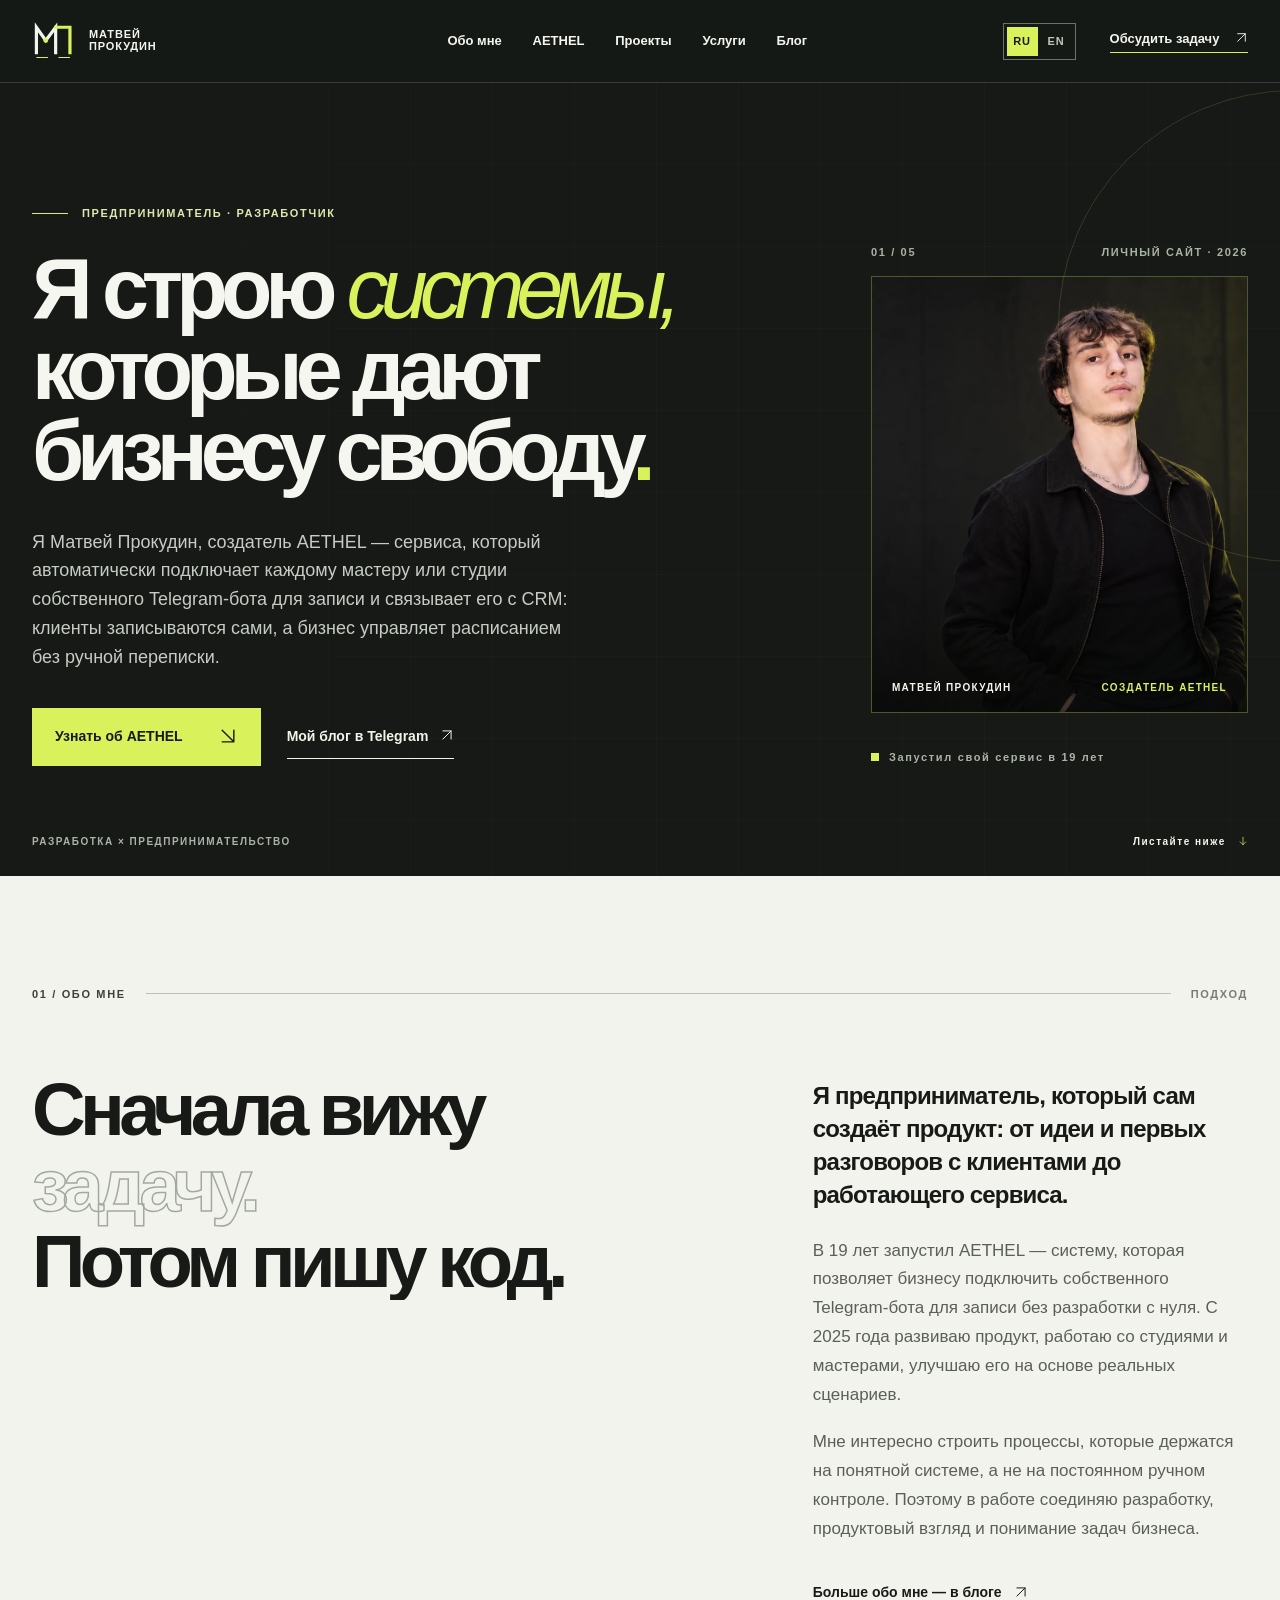
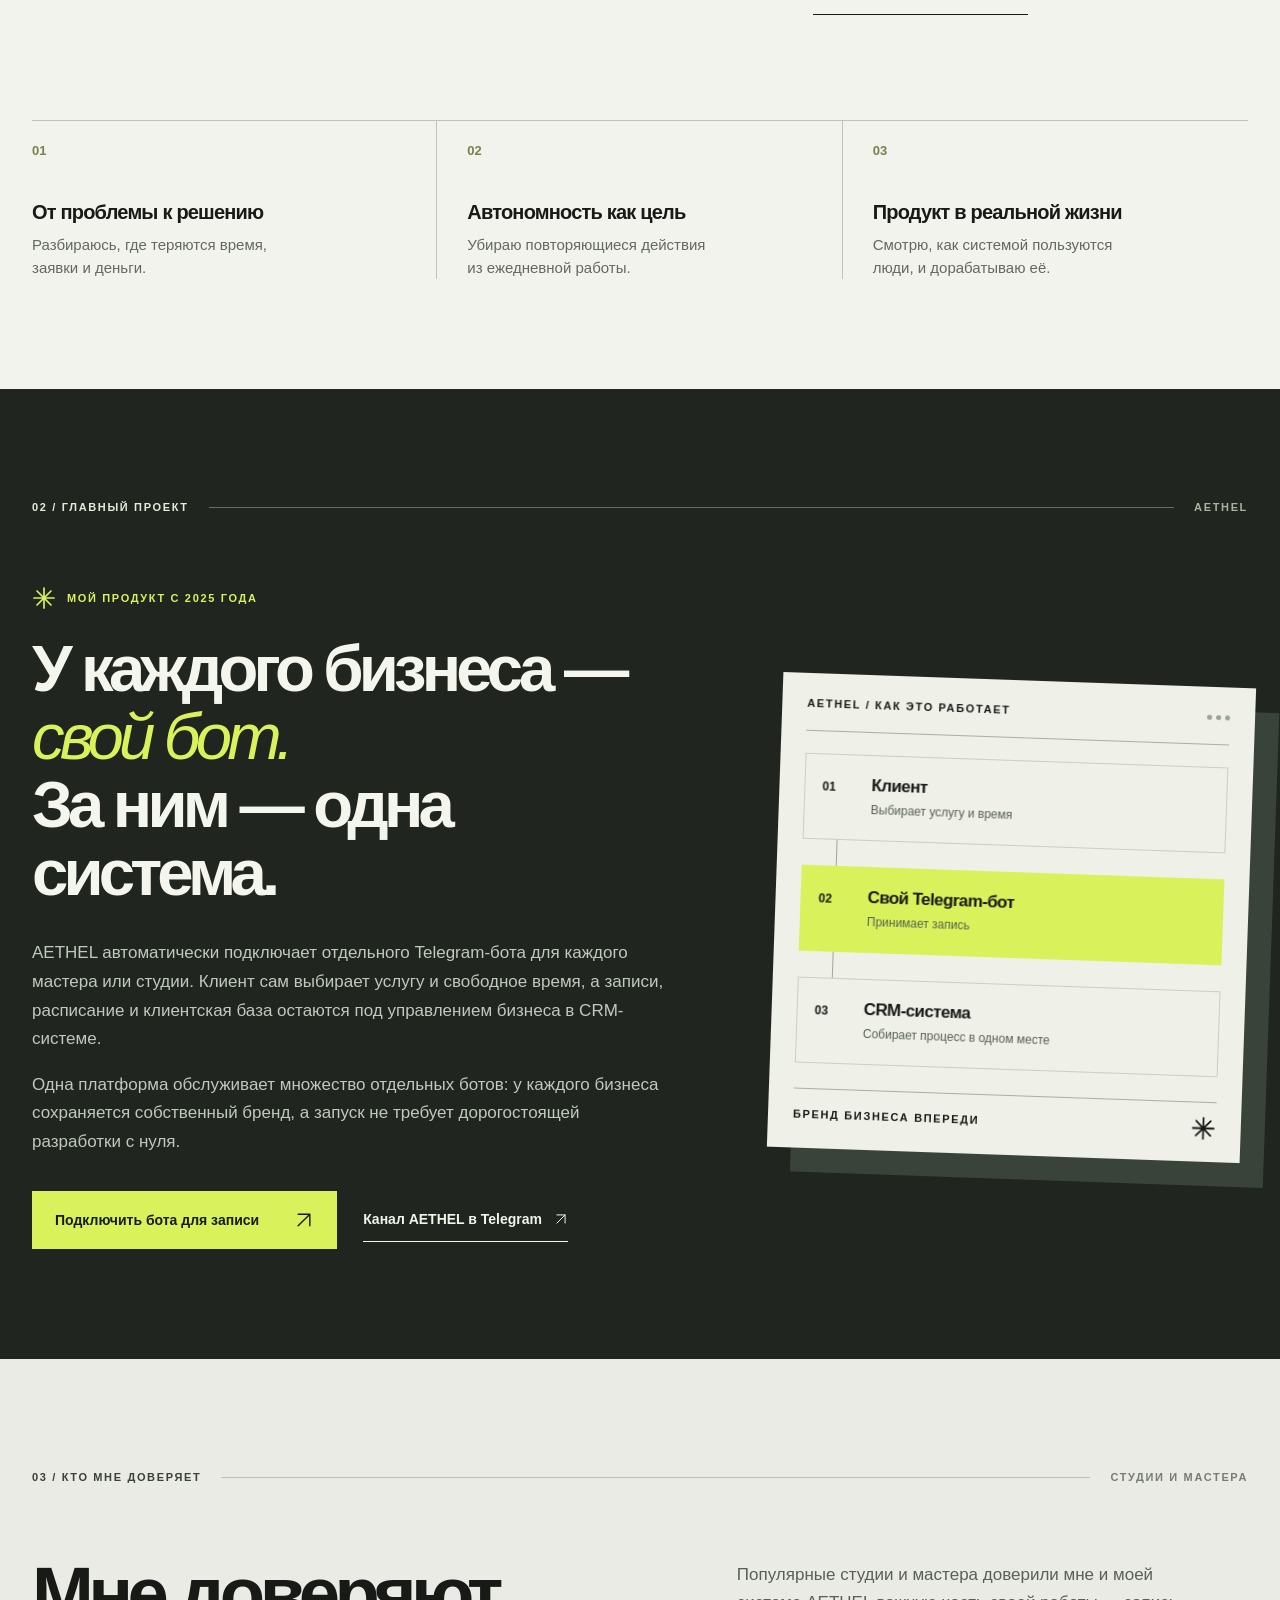
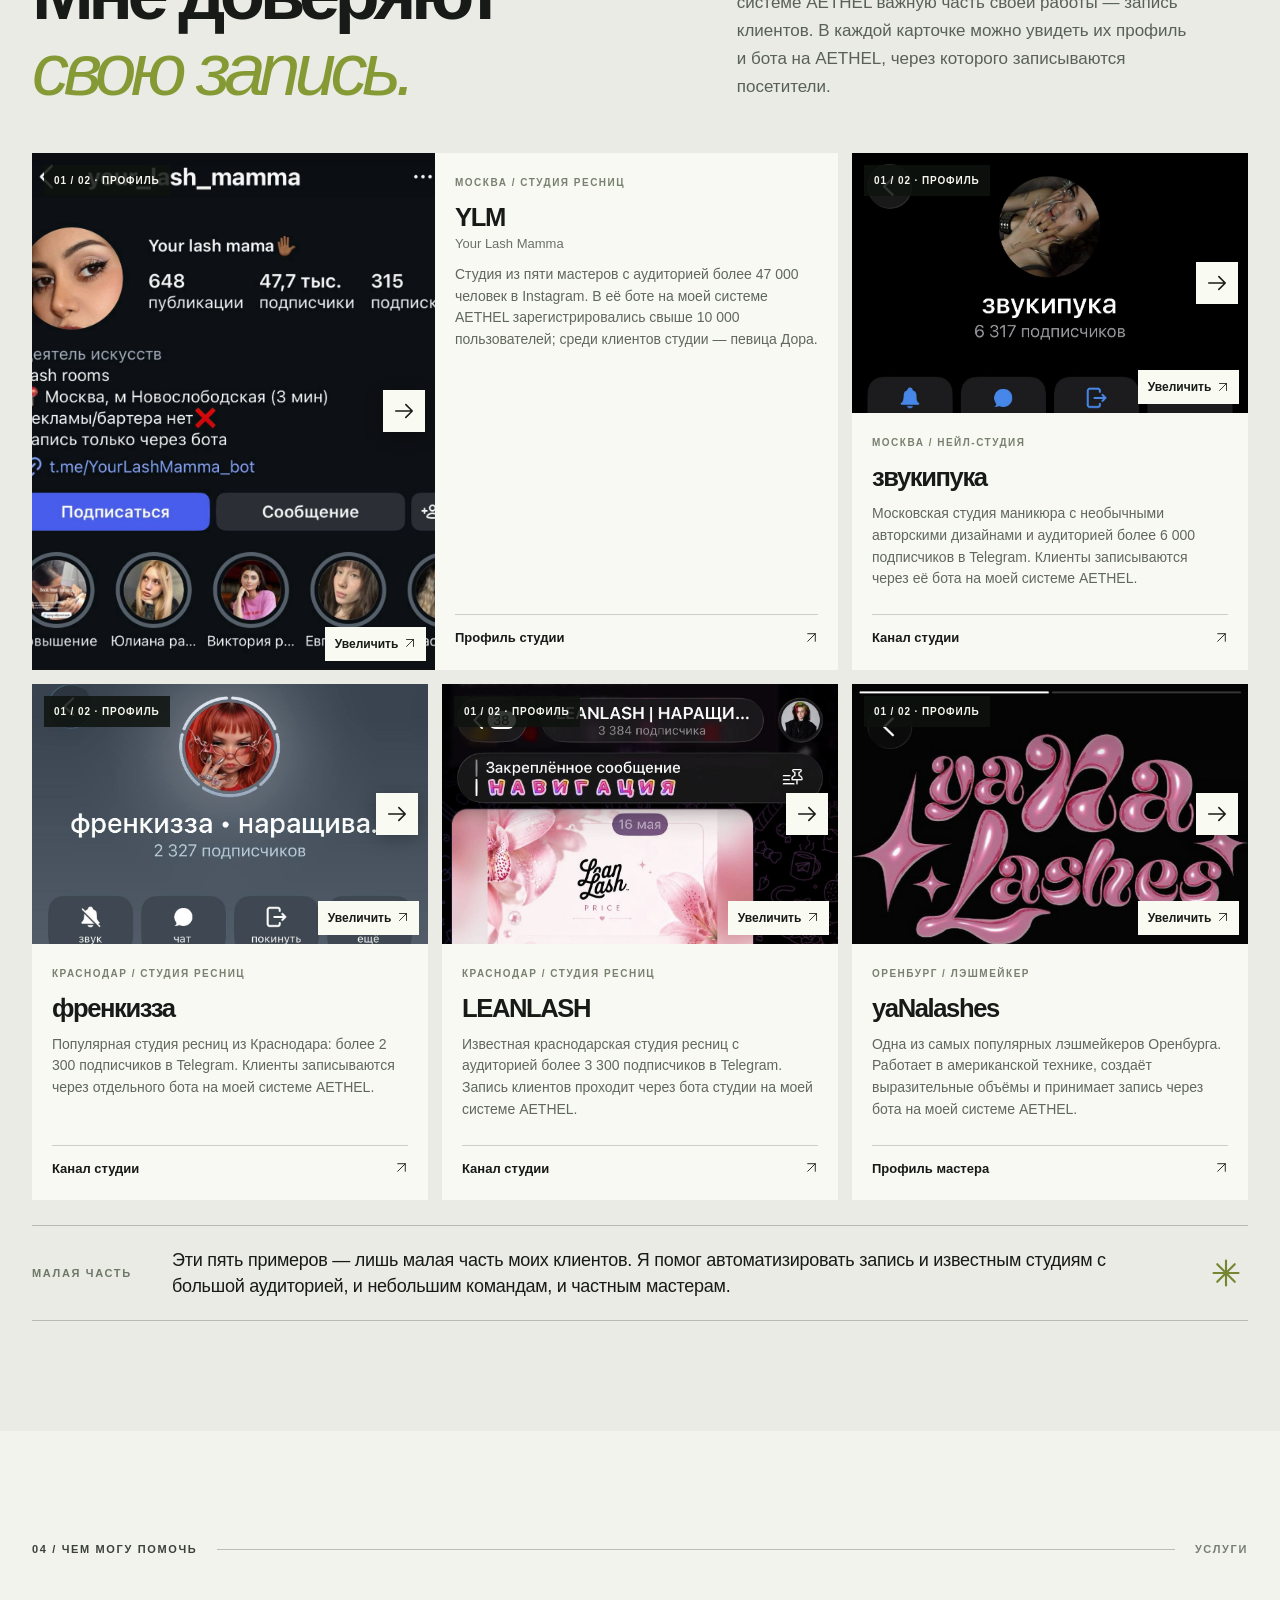
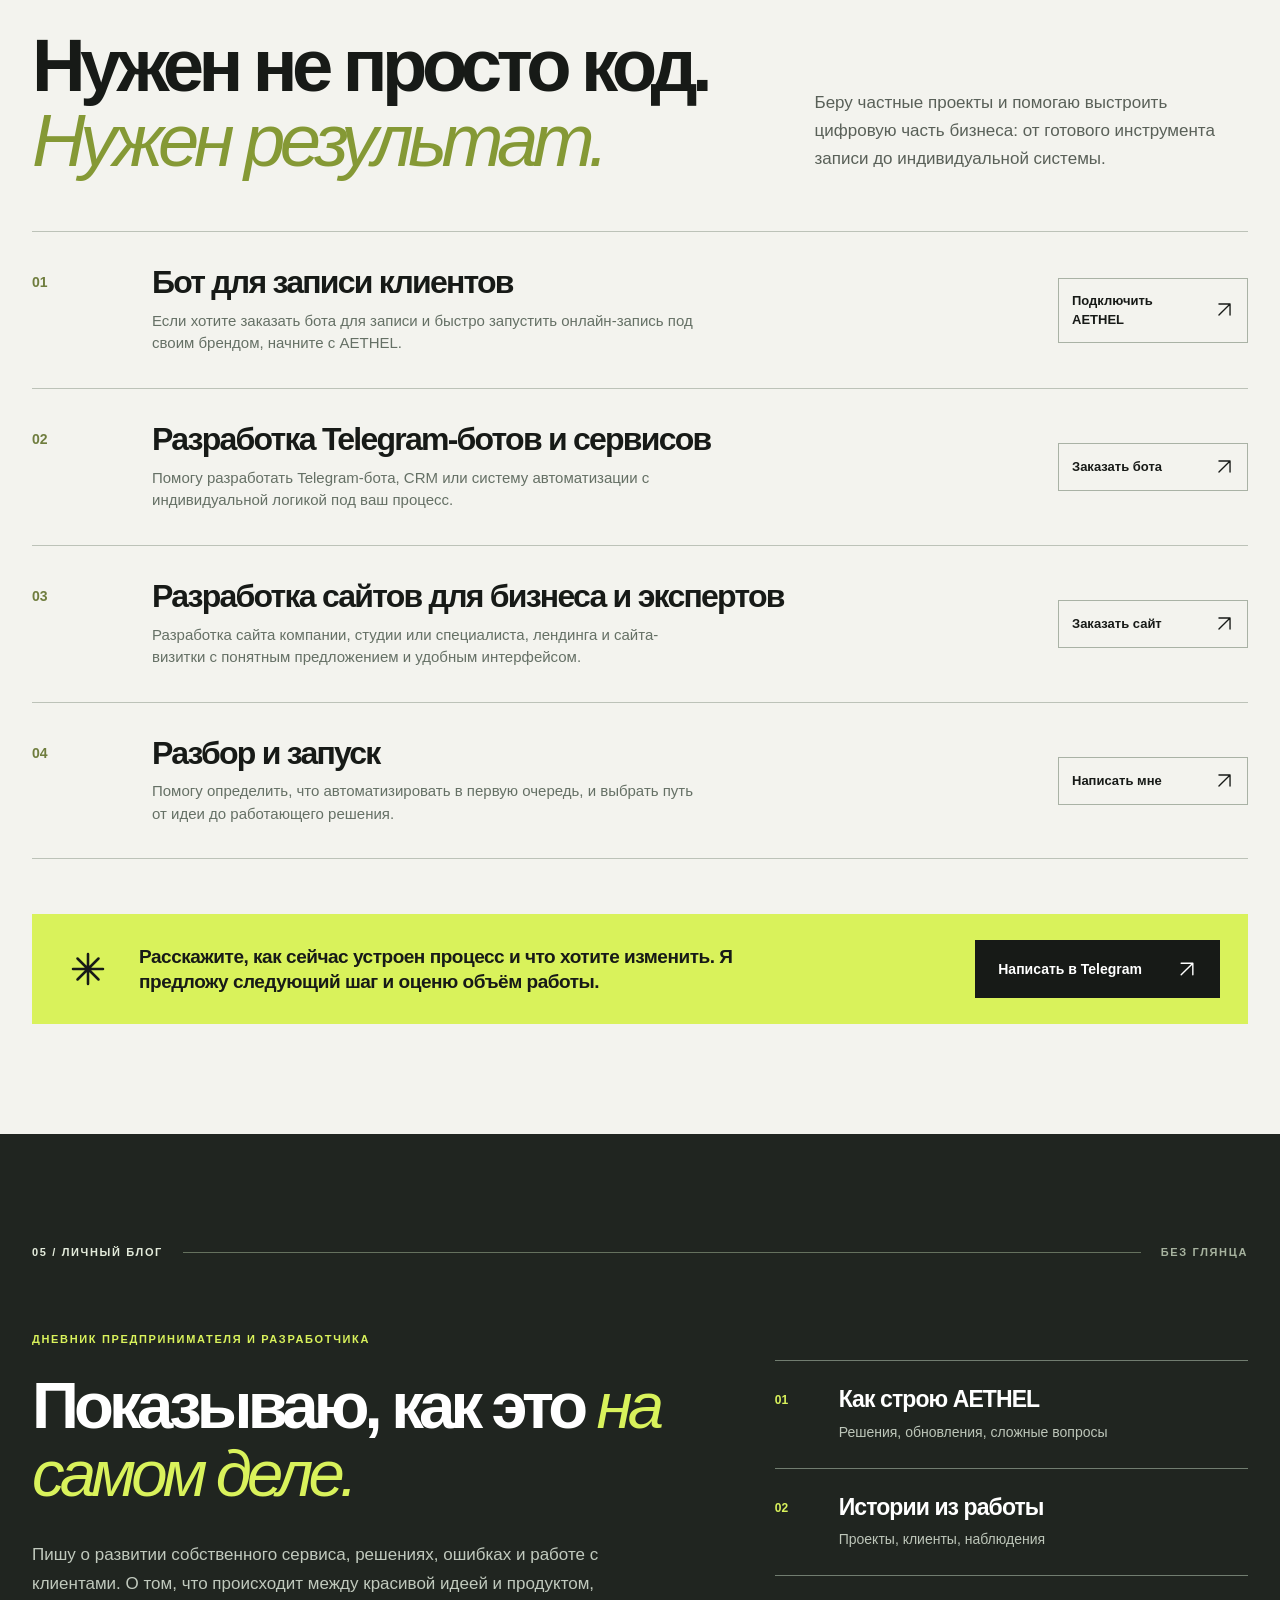
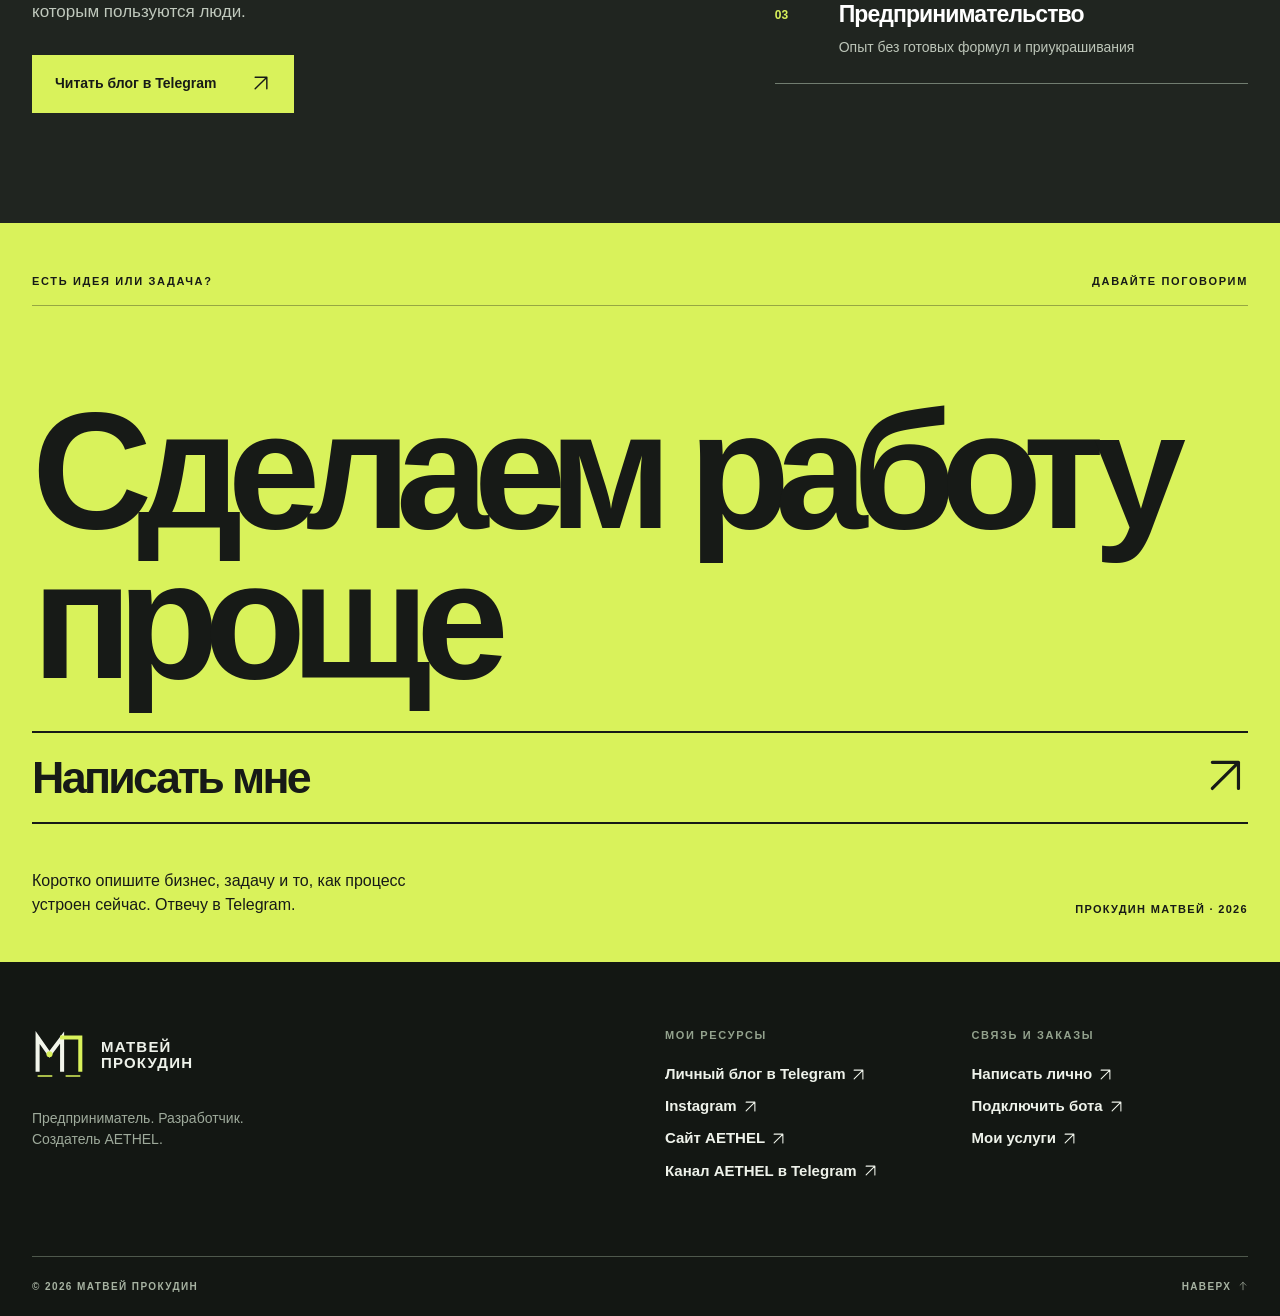
==== commit 8a3b0dc8: "Add files via upload" ====
--- a/index.html
+++ b/index.html
@@ -1,154 +1,183 @@
-<!doctype html>
-<html lang="ru">
-<head>
-  <meta charset="utf-8">
-  <meta name="viewport" content="width=device-width, initial-scale=1">
-  <meta name="theme-color" content="#161916">
-  <meta name="description" content="Матвей Прокудин — предприниматель и создатель AETHEL, сервиса собственных Telegram-ботов для записи клиентов. Разработка ботов, сайтов и автоматизации бизнеса.">
-  <meta name="keywords" content="Прокудин Матвей, Матвей Прокудин, заказать бота, разработать Telegram-бота, бот для записи клиентов, заказать сайт, разработка сайта, автоматизация бизнеса, CRM для студии, AETHEL">
-  <meta name="author" content="Матвей Прокудин">
-  <meta property="og:type" content="website">
-  <meta property="og:locale" content="ru_RU">
-  <meta property="og:title" content="Матвей Прокудин — предприниматель и создатель AETHEL">
-  <meta property="og:description" content="Создаю сервисы, Telegram-ботов и сайты, которые помогают бизнесу работать системно. Знакомство, проекты, услуги и блог.">
-  <meta name="twitter:card" content="summary">
-  <title>Матвей Прокудин — разработка ботов, сайтов и автоматизация бизнеса</title>
-  <link rel="icon" type="image/svg+xml" href="assets/favicon.svg">
-  <link rel="stylesheet" href="style.css">
-  <script type="application/ld+json">{"@context":"https://schema.org","@type":"Person","name":"Матвей Прокудин","alternateName":"Прокудин Матвей","jobTitle":"Предприниматель и разработчик","description":"Создатель AETHEL, сервиса Telegram-ботов для записи клиентов на собственной CRM-системе. Разрабатывает ботов, сайты и системы автоматизации бизнеса.","knowsAbout":["Разработка Telegram-ботов","Разработка сайтов","Автоматизация бизнес-процессов","CRM-системы"],"sameAs":["https://t.me/Matvey_Prokudin","https://www.instagram.com/prokudin.matvey/","https://www.aethelbotstore.ru/"]}</script>
-</head>
-<body>
-  <a class="skip-link" href="#main">Перейти к содержанию</a>
-  <header class="site-header">
-    <div class="shell header-inner">
-      <a class="brand" href="#top" aria-label="Матвей Прокудин — на главную"><img class="brand-mark" src="assets/logo-mark.svg" alt="" width="44" height="44"><span class="brand-name">МАТВЕЙ<br>ПРОКУДИН</span></a>
-      <nav class="desktop-nav" aria-label="Основная навигация">
-        <a href="#about">Обо мне</a><a href="#aethel">AETHEL</a><a href="#work">Проекты</a><a href="#services">Услуги</a><a href="#blog">Блог</a>
-      </nav>
-      <nav class="language-switch" aria-label="Язык сайта"><a href="./" lang="ru" aria-current="page">RU</a><a href="en/" lang="en" data-lang-link>EN</a></nav>
-      <a class="header-contact" href="https://t.me/prokudin_matvey" target="_blank" rel="noopener noreferrer">Обсудить задачу <span aria-hidden="true">↗</span></a>
-      <button class="menu-toggle" type="button" aria-expanded="false" aria-controls="mobile-menu" aria-label="Открыть меню"><span></span><span></span></button>
-    </div>
-    <nav class="mobile-nav" id="mobile-menu" aria-label="Мобильная навигация" hidden>
-      <a href="#about">Обо мне</a><a href="#aethel">AETHEL</a><a href="#work">Проекты</a><a href="#services">Услуги</a><a href="#blog">Блог</a><a href="#contact">Контакты</a>
-    </nav>
-  </header>
-
-  <main id="main">
-    <section class="hero" id="top" aria-labelledby="hero-title">
-      <div class="hero-grid" aria-hidden="true"></div>
-      <div class="shell hero-inner">
-        <div class="hero-copy">
-          <div class="eyebrow hero-eyebrow"><span class="eyebrow-line"></span> ПРЕДПРИНИМАТЕЛЬ · РАЗРАБОТЧИК</div>
-          <h1 id="hero-title">Я строю <em>системы,</em><br>которые дают<br>бизнесу свободу<span class="accent-period">.</span></h1>
-          <p class="hero-lead">Я Матвей Прокудин, создатель AETHEL — сервиса, который автоматически подключает каждому мастеру или студии собственного Telegram-бота для записи и связывает его с CRM: клиенты записываются сами, а бизнес управляет расписанием без ручной переписки.</p>
-          <div class="hero-actions"><a class="button button-lime" href="#aethel">Узнать об AETHEL <span aria-hidden="true">↘</span></a><a class="text-link light-link" href="https://t.me/Matvey_Prokudin" target="_blank" rel="noopener noreferrer">Мой блог в Telegram <span aria-hidden="true">↗</span></a></div>
-        </div>
-        <div class="hero-aside" aria-label="Кратко обо мне">
-          <div class="hero-index"><span>01 / 05</span><span>ЛИЧНЫЙ САЙТ · 2026</span></div>
-          <figure class="hero-portrait"><img src="assets/matvey-hero.png" alt="Матвей Прокудин в чёрной куртке на тёмном фоне" width="1536" height="1024" fetchpriority="high"><figcaption><span>МАТВЕЙ ПРОКУДИН</span><span>СОЗДАТЕЛЬ AETHEL</span></figcaption></figure>
-          <div class="hero-footnote"><span class="tiny-square"></span> Запустил свой сервис в 19 лет</div>
-        </div>
-      </div>
-      <div class="shell hero-bottom"><span>РАЗРАБОТКА × ПРЕДПРИНИМАТЕЛЬСТВО</span><a href="#about">Листайте ниже <span aria-hidden="true">↓</span></a></div>
-    </section>
-
-    <section class="section about-section" id="about" aria-labelledby="about-title">
-      <div class="shell">
-        <div class="section-head"><span class="section-no">01 / ОБО МНЕ</span><span class="section-rule"></span><span class="section-side">ПОДХОД</span></div>
-        <div class="about-layout">
-          <div class="about-heading" data-code-reveal><div class="code-reveal" aria-hidden="true"><span><i>const</i> problem = <b>business.process</b>;</span><span><i>if</i> (manualWork) <b>automate</b>();</span><span><i>for</i> (client <b>of</b> clients) {</span><span>&nbsp;&nbsp;system.<b>simplify</b>(client);</span><span>}</span></div><h2 class="display-title" id="about-title">Сначала вижу<br><span class="outline-word">задачу.</span><br>Потом пишу код.</h2></div>
-          <div class="about-content"><p class="lead-copy">Я предприниматель, который сам создаёт продукт: от идеи и первых разговоров с клиентами до работающего сервиса.</p><p>В 19 лет запустил AETHEL — систему, которая позволяет бизнесу подключить собственного Telegram-бота для записи без разработки с нуля. С 2025 года развиваю продукт, работаю со студиями и мастерами, улучшаю его на основе реальных сценариев.</p><p>Мне интересно строить процессы, которые держатся на понятной системе, а не на постоянном ручном контроле. Поэтому в работе соединяю разработку, продуктовый взгляд и понимание задач бизнеса.</p><a class="text-link dark-link" href="https://t.me/Matvey_Prokudin" target="_blank" rel="noopener noreferrer">Больше обо мне — в блоге <span aria-hidden="true">↗</span></a></div>
-        </div>
-        <div class="principles" aria-label="Мой подход"><div><span>01</span><strong>От проблемы к решению</strong><p>Разбираюсь, где теряются время, заявки и деньги.</p></div><div><span>02</span><strong>Автономность как цель</strong><p>Убираю повторяющиеся действия из ежедневной работы.</p></div><div><span>03</span><strong>Продукт в реальной жизни</strong><p>Смотрю, как системой пользуются люди, и дорабатываю её.</p></div></div>
-      </div>
-    </section>
-
-    <section class="section aethel-section" id="aethel" aria-labelledby="aethel-title">
-      <div class="shell">
-        <div class="section-head section-head-dark"><span class="section-no">02 / ГЛАВНЫЙ ПРОЕКТ</span><span class="section-rule"></span><span class="section-side">AETHEL</span></div>
-        <div class="aethel-layout">
-          <div class="aethel-copy"><div class="product-kicker"><span class="product-spark" aria-hidden="true">✳</span> МОЙ ПРОДУКТ С 2025 ГОДА</div><h2 id="aethel-title">У каждого бизнеса — <em>свой бот.</em><br>За ним — одна система.</h2><p>AETHEL автоматически подключает отдельного Telegram-бота для каждого мастера или студии. Клиент сам выбирает услугу и свободное время, а записи, расписание и клиентская база остаются под управлением бизнеса в CRM-системе.</p><p>Одна платформа обслуживает множество отдельных ботов: у каждого бизнеса сохраняется собственный бренд, а запуск не требует дорогостоящей разработки с нуля.</p><div class="product-actions"><a class="button button-lime" href="https://www.aethelbotstore.ru/" target="_blank" rel="noopener noreferrer">Подключить бота для записи <span aria-hidden="true">↗</span></a><a class="text-link light-link" href="https://t.me/AETHEL_bots" target="_blank" rel="noopener noreferrer">Канал AETHEL в Telegram <span aria-hidden="true">↗</span></a></div></div>
-          <div class="system-visual" aria-label="Как устроен AETHEL"><div class="visual-header"><span>AETHEL / КАК ЭТО РАБОТАЕТ</span><span class="visual-dots" aria-hidden="true"><i></i><i></i><i></i></span></div><div class="flow-list"><div class="flow-row"><b>01</b><span>Клиент</span><strong>Выбирает услугу и время</strong></div><div class="flow-line" aria-hidden="true"></div><div class="flow-row active"><b>02</b><span>Свой Telegram-бот</span><strong>Принимает запись</strong></div><div class="flow-line" aria-hidden="true"></div><div class="flow-row"><b>03</b><span>CRM-система</span><strong>Собирает процесс в одном месте</strong></div></div><div class="visual-footer"><span>БРЕНД БИЗНЕСА ВПЕРЕДИ</span><span aria-hidden="true">✳</span></div></div>
-        </div>
-      </div>
-    </section>
-
-    <section class="section proof-section" id="work" aria-labelledby="work-title">
-      <div class="shell">
-        <div class="section-head"><span class="section-no">03 / КТО МНЕ ДОВЕРЯЕТ</span><span class="section-rule"></span><span class="section-side">СТУДИИ И МАСТЕРА</span></div>
-        <div class="proof-intro"><h2 class="display-title" id="work-title">Мне доверяют<br><em>свою запись.</em></h2><p>Популярные студии и мастера доверили мне и моей системе AETHEL важную часть своей работы — запись клиентов. В каждой карточке можно увидеть их профиль и бота на AETHEL, через которого записываются посетители.</p></div>
-        <div class="proof-grid">
-          <article class="proof-card proof-card-featured">
-            <div class="proof-image" data-carousel aria-label="Фото студии YLM и её бота для записи">
-              <div class="proof-slide"><img src="assets/ylm.jpg" alt="Профиль YLM с аудиторией 47,7 тысячи подписчиков" loading="lazy"></div>
-              <div class="proof-slide proof-slide-bot" hidden><img src="assets/ylm-bot.jpg" alt="Собственный Telegram-бот студии YLM для записи на ресницы" loading="lazy"></div>
-              <span class="proof-count" aria-live="polite">01 / 02 · ПРОФИЛЬ</span>
-              <button class="slide-arrow slide-prev" type="button" aria-label="Показать профиль YLM" hidden>←</button><button class="slide-arrow slide-next" type="button" aria-label="Показать бота YLM">→</button>
-              <button type="button" class="view-image" aria-label="Увеличить текущее фото YLM">Увеличить <span aria-hidden="true">↗</span></button>
-            </div>
-            <div class="proof-info"><span>МОСКВА / СТУДИЯ РЕСНИЦ</span><h3>YLM <small>Your Lash Mamma</small></h3><p>Студия из пяти мастеров с аудиторией более 47 000 человек в Instagram. В её боте на моей системе AETHEL зарегистрировались свыше 10 000 пользователей; среди клиентов студии — певица Дора.</p><a href="https://www.instagram.com/your_lash_mamma/" target="_blank" rel="noopener noreferrer">Профиль студии <span aria-hidden="true">↗</span></a></div>
-          </article>
-          <article class="proof-card">
-            <div class="proof-image" data-carousel aria-label="Фото студии звукипука и её бота для записи">
-              <div class="proof-slide"><img src="assets/zvukipuka.jpg" alt="Telegram-канал студии звукипука с более чем 6 тысячами подписчиков" loading="lazy"></div>
-              <div class="proof-slide proof-slide-bot" hidden><img src="assets/zvukipuka-bot.jpg" alt="Telegram-бот студии звукипука для записи на маникюр" loading="lazy"></div>
-              <span class="proof-count" aria-live="polite">01 / 02 · ПРОФИЛЬ</span>
-              <button class="slide-arrow slide-prev" type="button" aria-label="Показать профиль звукипука" hidden>←</button><button class="slide-arrow slide-next" type="button" aria-label="Показать бота звукипука">→</button>
-              <button type="button" class="view-image" aria-label="Увеличить текущее фото звукипука">Увеличить <span aria-hidden="true">↗</span></button>
-            </div>
-            <div class="proof-info"><span>МОСКВА / НЕЙЛ-СТУДИЯ</span><h3>звукипука</h3><p>Московская студия маникюра с необычными авторскими дизайнами и аудиторией более 6 000 подписчиков в Telegram. Клиенты записываются через её бота на моей системе AETHEL.</p><a href="https://t.me/arishazvukipuka" target="_blank" rel="noopener noreferrer">Канал студии <span aria-hidden="true">↗</span></a></div>
-          </article>
-          <article class="proof-card">
-            <div class="proof-image" data-carousel aria-label="Фото студии френкизза и её бота для записи">
-              <div class="proof-slide"><img src="assets/frenkizza.jpg" alt="Telegram-канал студии френкизза с более чем 2,3 тысячи подписчиков" loading="lazy"></div>
-              <div class="proof-slide proof-slide-bot" hidden><img src="assets/frenkizza-bot.jpg" alt="Telegram-бот студии френкизза для записи на ресницы" loading="lazy"></div>
-              <span class="proof-count" aria-live="polite">01 / 02 · ПРОФИЛЬ</span>
-              <button class="slide-arrow slide-prev" type="button" aria-label="Показать профиль френкизза" hidden>←</button><button class="slide-arrow slide-next" type="button" aria-label="Показать бота френкизза">→</button>
-              <button type="button" class="view-image" aria-label="Увеличить текущее фото френкизза">Увеличить <span aria-hidden="true">↗</span></button>
-            </div>
-            <div class="proof-info"><span>КРАСНОДАР / СТУДИЯ РЕСНИЦ</span><h3>френкизза</h3><p>Популярная студия ресниц из Краснодара: более 2 300 подписчиков в Telegram. Клиенты записываются через отдельного бота на моей системе AETHEL.</p><a href="https://t.me/frenkizza" target="_blank" rel="noopener noreferrer">Канал студии <span aria-hidden="true">↗</span></a></div>
-          </article>
-          <article class="proof-card">
-            <div class="proof-image" data-carousel aria-label="Фото студии LEANLASH и её бота для записи">
-              <div class="proof-slide"><img src="assets/leanlash.jpg" alt="Telegram-канал LEANLASH с более чем 3,3 тысячи подписчиков" loading="lazy"></div>
-              <div class="proof-slide proof-slide-bot" hidden><img src="assets/leanlash-bot.jpg" alt="Собственный Telegram-бот LEANLASH для записи клиентов" loading="lazy"></div>
-              <span class="proof-count" aria-live="polite">01 / 02 · ПРОФИЛЬ</span>
-              <button class="slide-arrow slide-prev" type="button" aria-label="Показать профиль LEANLASH" hidden>←</button><button class="slide-arrow slide-next" type="button" aria-label="Показать бота LEANLASH">→</button>
-              <button type="button" class="view-image" aria-label="Увеличить текущее фото LEANLASH">Увеличить <span aria-hidden="true">↗</span></button>
-            </div>
-            <div class="proof-info"><span>КРАСНОДАР / СТУДИЯ РЕСНИЦ</span><h3>LEANLASH</h3><p>Известная краснодарская студия ресниц с аудиторией более 3 300 подписчиков в Telegram. Запись клиентов проходит через бота студии на моей системе AETHEL.</p><a href="https://t.me/leanlash" target="_blank" rel="noopener noreferrer">Канал студии <span aria-hidden="true">↗</span></a></div>
-          </article>
-          <article class="proof-card">
-            <div class="proof-image" data-carousel aria-label="Фото мастера yaNalashes и её бота для записи">
-              <div class="proof-slide"><img src="assets/yanalashes.jpg" alt="Профиль мастера yaNalashes из Оренбурга" loading="lazy"></div>
-              <div class="proof-slide proof-slide-bot" hidden><img src="assets/yanalashes-bot.jpg" alt="Telegram-бот мастера yaNalashes для записи клиентов" loading="lazy"></div>
-              <span class="proof-count" aria-live="polite">01 / 02 · ПРОФИЛЬ</span>
-              <button class="slide-arrow slide-prev" type="button" aria-label="Показать профиль yaNalashes" hidden>←</button><button class="slide-arrow slide-next" type="button" aria-label="Показать бота yaNalashes">→</button>
-              <button type="button" class="view-image" aria-label="Увеличить текущее фото yaNalashes">Увеличить <span aria-hidden="true">↗</span></button>
-            </div>
-            <div class="proof-info"><span>ОРЕНБУРГ / ЛЭШМЕЙКЕР</span><h3>yaNalashes</h3><p>Одна из самых популярных лэшмейкеров Оренбурга. Работает в американской технике, создаёт выразительные объёмы и принимает запись через бота на моей системе AETHEL.</p><a href="https://t.me/yalashsoska" target="_blank" rel="noopener noreferrer">Профиль мастера <span aria-hidden="true">↗</span></a></div>
-          </article>
-        </div>
-        <div class="more-proof"><span>МАЛАЯ ЧАСТЬ</span><p>Эти пять примеров — лишь малая часть моих клиентов. Я помог автоматизировать запись и известным студиям с большой аудиторией, и небольшим командам, и частным мастерам.</p><span class="more-proof-star" aria-hidden="true">✳</span></div>
-      </div>
-    </section>
-
-    <section class="section services-section" id="services" aria-labelledby="services-title"><div class="shell"><div class="section-head"><span class="section-no">04 / ЧЕМ МОГУ ПОМОЧЬ</span><span class="section-rule"></span><span class="section-side">УСЛУГИ</span></div><div class="services-intro"><h2 class="display-title" id="services-title">Нужен не просто код.<br><em>Нужен результат.</em></h2><p>Беру частные проекты и помогаю выстроить цифровую часть бизнеса: от готового инструмента записи до индивидуальной системы.</p></div><div class="service-list">
-      <article class="service-row"><span class="service-n">01</span><div><h3>Бот для записи клиентов</h3><p>Если хотите заказать бота для записи и быстро запустить онлайн-запись под своим брендом, начните с AETHEL.</p></div><a href="https://www.aethelbotstore.ru/" target="_blank" rel="noopener noreferrer" aria-label="Подключить бота для записи через AETHEL">Подключить AETHEL <span aria-hidden="true">↗</span></a></article>
-      <article class="service-row"><span class="service-n">02</span><div><h3>Боты и сервисы под задачу</h3><p>Помогу разработать Telegram-бота, CRM или систему автоматизации с индивидуальной логикой под ваш процесс.</p></div><a href="https://t.me/prokudin_matvey" target="_blank" rel="noopener noreferrer" aria-label="Заказать разработку бота или сервиса">Заказать бота <span aria-hidden="true">↗</span></a></article>
-      <article class="service-row"><span class="service-n">03</span><div><h3>Сайты для бизнеса и экспертов</h3><p>Разработка сайта компании, студии или специалиста, лендинга и сайта-визитки с понятным предложением и удобным интерфейсом.</p></div><a href="https://t.me/prokudin_matvey" target="_blank" rel="noopener noreferrer" aria-label="Заказать разработку сайта">Заказать сайт <span aria-hidden="true">↗</span></a></article>
-      <article class="service-row"><span class="service-n">04</span><div><h3>Разбор и запуск</h3><p>Помогу определить, что автоматизировать в первую очередь, и выбрать путь от идеи до работающего решения.</p></div><a href="https://t.me/prokudin_matvey" target="_blank" rel="noopener noreferrer" aria-label="Обсудить консультацию по автоматизации бизнеса">Написать мне <span aria-hidden="true">↗</span></a></article>
-    </div><div class="services-note"><span class="note-icon" aria-hidden="true">✳</span><p>Расскажите, как сейчас устроен процесс и что хотите изменить. Я предложу следующий шаг и оценю объём работы.</p><a class="button button-dark" href="https://t.me/prokudin_matvey" target="_blank" rel="noopener noreferrer">Написать в Telegram <span aria-hidden="true">↗</span></a></div></div></section>
-
-    <section class="section blog-section" id="blog" aria-labelledby="blog-title"><div class="shell"><div class="section-head section-head-dark"><span class="section-no">05 / ЛИЧНЫЙ БЛОГ</span><span class="section-rule"></span><span class="section-side">БЕЗ ГЛЯНЦА</span></div><div class="blog-layout"><div class="blog-copy"><span class="blog-label">ДНЕВНИК ПРЕДПРИНИМАТЕЛЯ И РАЗРАБОТЧИКА</span><h2 id="blog-title">Показываю, как это <em>на самом деле.</em></h2><p>Пишу о развитии собственного сервиса, решениях, ошибках и работе с клиентами. О том, что происходит между красивой идеей и продуктом, которым пользуются люди.</p><a class="button button-lime" href="https://t.me/Matvey_Prokudin" target="_blank" rel="noopener noreferrer">Читать блог в Telegram <span aria-hidden="true">↗</span></a></div><div class="blog-topics"><div><span>01</span><strong>Как строю AETHEL</strong><small>Решения, обновления, сложные вопросы</small></div><div><span>02</span><strong>Истории из работы</strong><small>Проекты, клиенты, наблюдения</small></div><div><span>03</span><strong>Предпринимательство</strong><small>Опыт без готовых формул и приукрашивания</small></div></div></div></div></section>
-
-    <section class="contact-section" id="contact" aria-labelledby="contact-title"><div class="shell"><div class="contact-top"><span>ЕСТЬ ИДЕЯ ИЛИ ЗАДАЧА?</span><span>ДАВАЙТЕ ПОГОВОРИМ</span></div><h2 id="contact-title">Сделаем работу<br>проще</h2><a class="contact-big-link" href="https://t.me/prokudin_matvey" target="_blank" rel="noopener noreferrer">Написать мне <span aria-hidden="true">↗</span></a><div class="contact-bottom"><p>Коротко опишите бизнес, задачу и то, как процесс устроен сейчас. Отвечу в Telegram.</p><span>ПРОКУДИН МАТВЕЙ · 2026</span></div></div></section>
-  </main>
-
-  <footer class="site-footer"><div class="shell"><div class="footer-main"><div><a class="footer-brand" href="#top" aria-label="Матвей Прокудин — наверх"><img src="assets/logo-mark.svg" alt="" width="56" height="56"><span>МАТВЕЙ<br>ПРОКУДИН</span></a><p>Предприниматель. Разработчик.<br>Создатель AETHEL.</p></div><div class="footer-links"><div><span>МОИ РЕСУРСЫ</span><a href="https://t.me/Matvey_Prokudin" target="_blank" rel="noopener noreferrer">Личный блог в Telegram ↗</a><a href="https://www.instagram.com/prokudin.matvey/" target="_blank" rel="noopener noreferrer">Instagram ↗</a><a href="https://www.aethelbotstore.ru/" target="_blank" rel="noopener noreferrer">Сайт AETHEL ↗</a><a href="https://t.me/AETHEL_bots" target="_blank" rel="noopener noreferrer">Канал AETHEL в Telegram ↗</a></div><div><span>СВЯЗЬ И ЗАКАЗЫ</span><a href="https://t.me/prokudin_matvey" target="_blank" rel="noopener noreferrer">Написать лично ↗</a><a href="https://www.aethelbotstore.ru/" target="_blank" rel="noopener noreferrer">Подключить бота ↗</a><a href="#services">Мои услуги ↗</a></div></div></div><div class="footer-bottom"><span>© <span id="year">2026</span> МАТВЕЙ ПРОКУДИН</span><a href="#top">НАВЕРХ ↑</a></div></div></footer>
-
-  <dialog class="image-dialog" aria-label="Просмотр скриншота"><button class="dialog-close" type="button" aria-label="Закрыть изображение">✕</button><button class="dialog-arrow dialog-prev" type="button" aria-label="Предыдущее фото" hidden>←</button><img alt=""><button class="dialog-arrow dialog-next" type="button" aria-label="Следующее фото">→</button></dialog>
-  <script src="main.js" defer></script>
-</body>
-</html>
+<!doctype html>
+<html lang="ru">
+<head>
+  <meta charset="utf-8">
+  <!-- Yandex.Metrika counter -->
+  <script type="text/javascript">
+    (function(m,e,t,r,i,k,a){
+        m[i]=m[i]||function(){(m[i].a=m[i].a||[]).push(arguments)};
+        m[i].l=1*new Date();
+        for (var j = 0; j < document.scripts.length; j++) {if (document.scripts[j].src === r) { return; }}
+        k=e.createElement(t),a=e.getElementsByTagName(t)[0],k.async=1,k.src=r,a.parentNode.insertBefore(k,a)
+    })(window, document,'script','https://mc.yandex.ru/metrika/tag.js?id=113586801', 'ym');
+
+    ym(113586801, 'init', {ssr:true, webvisor:true, clickmap:true, ecommerce:"dataLayer", referrer: document.referrer, url: location.href, accurateTrackBounce:true, trackLinks:true});
+  </script>
+  <!-- /Yandex.Metrika counter -->
+  <script src="analytics.js" defer></script>
+  <meta name="viewport" content="width=device-width, initial-scale=1">
+  <meta name="theme-color" content="#161916">
+  <meta name="description" content="Создатель AETHEL: Telegram-боты для записи клиентов студий и мастеров. Разработка ботов и сайтов на заказ, CRM и автоматизация бизнеса.">
+  <meta name="author" content="Матвей Прокудин">
+  <meta property="og:type" content="website">
+  <meta property="og:locale" content="ru_RU">
+  <meta property="og:title" content="Матвей Прокудин — разработка Telegram-ботов и сайтов">
+  <meta property="og:description" content="Создатель AETHEL: Telegram-боты для записи клиентов студий и мастеров. Разработка ботов и сайтов на заказ, CRM и автоматизация бизнеса.">
+  <meta name="twitter:card" content="summary_large_image">
+  <meta name="twitter:title" content="Матвей Прокудин — разработка Telegram-ботов и сайтов">
+  <meta name="twitter:description" content="Создатель AETHEL: Telegram-боты для записи клиентов студий и мастеров. Разработка ботов и сайтов на заказ, CRM и автоматизация бизнеса.">
+  <meta name="twitter:image" content="https://prokudin-m.ru/assets/matvey-social.jpg">
+  <meta name="twitter:image:alt" content="Матвей Прокудин, создатель AETHEL">
+  <meta property="og:url" content="https://prokudin-m.ru/">
+  <meta property="og:site_name" content="Матвей Прокудин">
+  <meta property="og:locale:alternate" content="en_US">
+  <meta property="og:image" content="https://prokudin-m.ru/assets/matvey-social.jpg">
+  <meta property="og:image:type" content="image/jpeg">
+  <meta property="og:image:width" content="1200">
+  <meta property="og:image:height" content="800">
+  <meta property="og:image:alt" content="Матвей Прокудин, создатель AETHEL">
+  <link rel="canonical" href="https://prokudin-m.ru/">
+  <link rel="alternate" hreflang="ru" href="https://prokudin-m.ru/">
+  <link rel="alternate" hreflang="en" href="https://prokudin-m.ru/en/">
+  <link rel="alternate" hreflang="x-default" href="https://prokudin-m.ru/">
+  <title>Матвей Прокудин — разработка Telegram-ботов и сайтов</title>
+  <link rel="icon" type="image/svg+xml" href="assets/favicon.svg">
+  <link rel="stylesheet" href="style.css">
+  <script type="application/ld+json">{"@context":"https://schema.org","@graph":[{"@type":"Person","name":"Матвей Прокудин","alternateName":"Прокудин Матвей","jobTitle":"Предприниматель и разработчик","description":"Создатель AETHEL, сервиса Telegram-ботов для записи клиентов на собственной CRM-системе. Разрабатывает ботов, сайты и системы автоматизации бизнеса.","knowsAbout":["Разработка Telegram-ботов","Разработка сайтов","Автоматизация бизнес-процессов","CRM-системы"],"sameAs":["https://t.me/Matvey_Prokudin","https://www.instagram.com/prokudin.matvey/"],"@id":"https://prokudin-m.ru/#person","url":"https://prokudin-m.ru/","image":"https://prokudin-m.ru/assets/matvey-social.jpg"},{"@type":"WebSite","@id":"https://prokudin-m.ru/#website","url":"https://prokudin-m.ru/","name":"Matvey Prokudin / Матвей Прокудин","inLanguage":["ru","en"],"publisher":{"@id":"https://prokudin-m.ru/#person"}},{"@type":"ProfilePage","@id":"https://prokudin-m.ru/#page","url":"https://prokudin-m.ru/","name":"Матвей Прокудин — разработка Telegram-ботов и сайтов","description":"Создатель AETHEL: Telegram-боты для записи клиентов студий и мастеров. Разработка ботов и сайтов на заказ, CRM и автоматизация бизнеса.","inLanguage":"ru","isPartOf":{"@id":"https://prokudin-m.ru/#website"},"mainEntity":{"@id":"https://prokudin-m.ru/#person"}}]}</script>
+</head>
+<body data-page-kind="home">
+  <noscript><div><img src="https://mc.yandex.ru/watch/113586801" style="position:absolute; left:-9999px;" alt="" /></div></noscript>
+  <a class="skip-link" href="#main" data-analytics-id="link_01">Перейти к содержанию</a>
+  <header class="site-header">
+    <div class="shell header-inner">
+      <a class="brand" href="#top" aria-label="Матвей Прокудин — на главную" data-analytics-id="link_02"><img class="brand-mark" src="assets/logo-mark.svg" alt="" width="44" height="44"><span class="brand-name">МАТВЕЙ<br>ПРОКУДИН</span></a>
+      <nav class="desktop-nav" aria-label="Основная навигация">
+        <a href="#about" data-analytics-id="link_03">Обо мне</a><a href="#aethel" data-analytics-id="link_04">AETHEL</a><a href="#work" data-analytics-id="link_05">Проекты</a><a href="#services" data-analytics-id="link_06">Услуги</a><a href="#blog" data-analytics-id="link_07">Блог</a>
+      </nav>
+      <nav class="language-switch" aria-label="Язык сайта"><a href="./" lang="ru" aria-current="page" data-analytics-id="link_08">RU</a><a href="en/" lang="en" data-lang-link data-analytics-id="link_09">EN</a></nav>
+      <a class="header-contact" href="https://t.me/prokudin_matvey" target="_blank" rel="noopener noreferrer" data-analytics-id="link_10" data-analytics-goal="contact_telegram">Обсудить задачу <span aria-hidden="true"><svg class="icon icon-arrow icon-arrow-up-right" xmlns="http://www.w3.org/2000/svg" viewBox="0 0 24 24" width="24" height="24" fill="none" stroke="currentColor" stroke-width="1.7" stroke-linecap="round" stroke-linejoin="round" aria-hidden="true" focusable="false"><path d="M5 19 19 5M5 5h14v14"></path></svg></span></a>
+      <button class="menu-toggle" type="button" aria-expanded="false" aria-controls="mobile-menu" aria-label="Открыть меню"><span></span><span></span></button>
+    </div>
+    <nav class="mobile-nav" id="mobile-menu" aria-label="Мобильная навигация" hidden>
+      <a href="#about" data-analytics-id="link_11">Обо мне</a><a href="#aethel" data-analytics-id="link_12">AETHEL</a><a href="#work" data-analytics-id="link_13">Проекты</a><a href="#services" data-analytics-id="link_14">Услуги</a><a href="#blog" data-analytics-id="link_15">Блог</a><a href="#contact" data-analytics-id="link_16">Контакты</a>
+    </nav>
+  </header>
+
+  <main id="main">
+    <section class="hero" id="top" aria-labelledby="hero-title" data-analytics-section="top">
+      <div class="hero-grid" aria-hidden="true"></div>
+      <div class="shell hero-inner">
+        <div class="hero-copy">
+          <div class="eyebrow hero-eyebrow"><span class="eyebrow-line"></span> ПРЕДПРИНИМАТЕЛЬ · РАЗРАБОТЧИК</div>
+          <h1 id="hero-title">Я строю <em>системы,</em><br>которые дают<br>бизнесу свободу<span class="accent-period">.</span></h1>
+          <p class="hero-lead">Я Матвей Прокудин, создатель AETHEL — сервиса, который автоматически подключает каждому мастеру или студии собственного Telegram-бота для записи и связывает его с CRM: клиенты записываются сами, а бизнес управляет расписанием без ручной переписки.</p>
+          <div class="hero-actions"><a class="button button-lime" href="#aethel" data-analytics-id="link_17">Узнать об AETHEL <span aria-hidden="true"><svg class="icon icon-arrow icon-arrow-down-right" xmlns="http://www.w3.org/2000/svg" viewBox="0 0 24 24" width="24" height="24" fill="none" stroke="currentColor" stroke-width="1.7" stroke-linecap="round" stroke-linejoin="round" aria-hidden="true" focusable="false"><path d="M5 5 19 19M5 19h14V5"></path></svg></span></a><a class="text-link light-link" href="https://t.me/Matvey_Prokudin" target="_blank" rel="noopener noreferrer" data-analytics-id="link_18" data-analytics-goal="blog_telegram">Мой блог в Telegram <span aria-hidden="true"><svg class="icon icon-arrow icon-arrow-up-right" xmlns="http://www.w3.org/2000/svg" viewBox="0 0 24 24" width="24" height="24" fill="none" stroke="currentColor" stroke-width="1.7" stroke-linecap="round" stroke-linejoin="round" aria-hidden="true" focusable="false"><path d="M5 19 19 5M5 5h14v14"></path></svg></span></a></div>
+        </div>
+        <div class="hero-aside" aria-label="Кратко обо мне">
+          <div class="hero-index"><span>01 / 05</span><span>ЛИЧНЫЙ САЙТ · 2026</span></div>
+          <figure class="hero-portrait"><img src="assets/matvey-hero.webp" alt="Матвей Прокудин в чёрной куртке на тёмном фоне" width="1536" height="1024" fetchpriority="high"><figcaption><span>МАТВЕЙ ПРОКУДИН</span><span>СОЗДАТЕЛЬ AETHEL</span></figcaption></figure>
+          <div class="hero-footnote"><span class="tiny-square"></span> Запустил свой сервис в 19 лет</div>
+        </div>
+      </div>
+      <div class="shell hero-bottom"><span>РАЗРАБОТКА × ПРЕДПРИНИМАТЕЛЬСТВО</span><a href="#about" data-analytics-id="link_19">Листайте ниже <span aria-hidden="true"><svg class="icon icon-arrow icon-arrow-down" xmlns="http://www.w3.org/2000/svg" viewBox="0 0 24 24" width="24" height="24" fill="none" stroke="currentColor" stroke-width="1.7" stroke-linecap="round" stroke-linejoin="round" aria-hidden="true" focusable="false"><path d="M12 3v18M5 14l7 7 7-7"></path></svg></span></a></div>
+    </section>
+
+    <section class="section about-section" id="about" aria-labelledby="about-title" data-analytics-section="about">
+      <div class="shell">
+        <div class="section-head"><span class="section-no">01 / ОБО МНЕ</span><span class="section-rule"></span><span class="section-side">ПОДХОД</span></div>
+        <div class="about-layout">
+          <div class="about-heading" data-code-reveal><div class="code-reveal" aria-hidden="true"><span><i>const</i> problem = <b>business.process</b>;</span><span><i>if</i> (manualWork) <b>automate</b>();</span><span><i>for</i> (client <b>of</b> clients) {</span><span>&nbsp;&nbsp;system.<b>simplify</b>(client);</span><span>}</span></div><h2 class="display-title" id="about-title">Сначала вижу<br><span class="outline-word">задачу.</span><br>Потом пишу код.</h2></div>
+          <div class="about-content"><p class="lead-copy">Я предприниматель, который сам создаёт продукт: от идеи и первых разговоров с клиентами до работающего сервиса.</p><p>В 19 лет запустил AETHEL — систему, которая позволяет бизнесу подключить собственного Telegram-бота для записи без разработки с нуля. С 2025 года развиваю продукт, работаю со студиями и мастерами, улучшаю его на основе реальных сценариев.</p><p>Мне интересно строить процессы, которые держатся на понятной системе, а не на постоянном ручном контроле. Поэтому в работе соединяю разработку, продуктовый взгляд и понимание задач бизнеса.</p><a class="text-link dark-link" href="https://t.me/Matvey_Prokudin" target="_blank" rel="noopener noreferrer" data-analytics-id="link_20" data-analytics-goal="blog_telegram">Больше обо мне — в блоге <span aria-hidden="true"><svg class="icon icon-arrow icon-arrow-up-right" xmlns="http://www.w3.org/2000/svg" viewBox="0 0 24 24" width="24" height="24" fill="none" stroke="currentColor" stroke-width="1.7" stroke-linecap="round" stroke-linejoin="round" aria-hidden="true" focusable="false"><path d="M5 19 19 5M5 5h14v14"></path></svg></span></a></div>
+        </div>
+        <div class="principles" aria-label="Мой подход"><div><span>01</span><strong>От проблемы к решению</strong><p>Разбираюсь, где теряются время, заявки и деньги.</p></div><div><span>02</span><strong>Автономность как цель</strong><p>Убираю повторяющиеся действия из ежедневной работы.</p></div><div><span>03</span><strong>Продукт в реальной жизни</strong><p>Смотрю, как системой пользуются люди, и дорабатываю её.</p></div></div>
+      </div>
+    </section>
+
+    <section class="section aethel-section" id="aethel" aria-labelledby="aethel-title" data-analytics-section="aethel">
+      <div class="shell">
+        <div class="section-head section-head-dark"><span class="section-no">02 / ГЛАВНЫЙ ПРОЕКТ</span><span class="section-rule"></span><span class="section-side">AETHEL</span></div>
+        <div class="aethel-layout">
+          <div class="aethel-copy"><div class="product-kicker"><span class="product-spark" aria-hidden="true"><svg class="icon icon-spark icon-spark" xmlns="http://www.w3.org/2000/svg" viewBox="0 0 24 24" width="24" height="24" fill="none" stroke="currentColor" stroke-width="1.7" stroke-linecap="round" stroke-linejoin="round" aria-hidden="true" focusable="false"><path d="M12 2v20M2 12h20M5 5l14 14M5 19 19 5"></path></svg></span> МОЙ ПРОДУКТ С 2025 ГОДА</div><h2 id="aethel-title">У каждого бизнеса — <em>свой бот.</em><br>За ним — одна система.</h2><p>AETHEL автоматически подключает отдельного Telegram-бота для каждого мастера или студии. Клиент сам выбирает услугу и свободное время, а записи, расписание и клиентская база остаются под управлением бизнеса в CRM-системе.</p><p>Одна платформа обслуживает множество отдельных ботов: у каждого бизнеса сохраняется собственный бренд, а запуск не требует дорогостоящей разработки с нуля.</p><div class="product-actions"><a class="button button-lime" href="https://www.aethelbotstore.ru/" target="_blank" rel="noopener noreferrer" data-analytics-id="link_21" data-analytics-goal="aethel_connect">Подключить бота для записи <span aria-hidden="true"><svg class="icon icon-arrow icon-arrow-up-right" xmlns="http://www.w3.org/2000/svg" viewBox="0 0 24 24" width="24" height="24" fill="none" stroke="currentColor" stroke-width="1.7" stroke-linecap="round" stroke-linejoin="round" aria-hidden="true" focusable="false"><path d="M5 19 19 5M5 5h14v14"></path></svg></span></a><a class="text-link light-link" href="https://t.me/AETHEL_bots" target="_blank" rel="noopener noreferrer" data-analytics-id="link_22" data-analytics-goal="aethel_channel">Канал AETHEL в Telegram <span aria-hidden="true"><svg class="icon icon-arrow icon-arrow-up-right" xmlns="http://www.w3.org/2000/svg" viewBox="0 0 24 24" width="24" height="24" fill="none" stroke="currentColor" stroke-width="1.7" stroke-linecap="round" stroke-linejoin="round" aria-hidden="true" focusable="false"><path d="M5 19 19 5M5 5h14v14"></path></svg></span></a></div></div>
+          <div class="system-visual" aria-label="Как устроен AETHEL"><div class="visual-header"><span>AETHEL / КАК ЭТО РАБОТАЕТ</span><span class="visual-dots" aria-hidden="true"><i></i><i></i><i></i></span></div><div class="flow-list"><div class="flow-row"><b>01</b><span>Клиент</span><strong>Выбирает услугу и время</strong></div><div class="flow-line" aria-hidden="true"></div><div class="flow-row active"><b>02</b><span>Свой Telegram-бот</span><strong>Принимает запись</strong></div><div class="flow-line" aria-hidden="true"></div><div class="flow-row"><b>03</b><span>CRM-система</span><strong>Собирает процесс в одном месте</strong></div></div><div class="visual-footer"><span>БРЕНД БИЗНЕСА ВПЕРЕДИ</span><span aria-hidden="true"><svg class="icon icon-spark icon-spark" xmlns="http://www.w3.org/2000/svg" viewBox="0 0 24 24" width="24" height="24" fill="none" stroke="currentColor" stroke-width="1.7" stroke-linecap="round" stroke-linejoin="round" aria-hidden="true" focusable="false"><path d="M12 2v20M2 12h20M5 5l14 14M5 19 19 5"></path></svg></span></div></div>
+        </div>
+      </div>
+    </section>
+
+    <section class="section proof-section" id="work" aria-labelledby="work-title" data-analytics-section="work">
+      <div class="shell">
+        <div class="section-head"><span class="section-no">03 / КТО МНЕ ДОВЕРЯЕТ</span><span class="section-rule"></span><span class="section-side">СТУДИИ И МАСТЕРА</span></div>
+        <div class="proof-intro"><h2 class="display-title" id="work-title">Мне доверяют<br><em>свою запись.</em></h2><p>Популярные студии и мастера доверили мне и моей системе AETHEL важную часть своей работы — запись клиентов. В каждой карточке можно увидеть их профиль и бота на AETHEL, через которого записываются посетители.</p></div>
+        <div class="proof-grid">
+          <article class="proof-card proof-card-featured" data-analytics-client="ylm">
+            <div class="proof-image" data-carousel aria-label="Фото студии YLM и её бота для записи">
+              <div class="proof-slide"><img src="assets/ylm.jpg" alt="Профиль YLM с аудиторией 47,7 тысячи подписчиков" loading="lazy" width="1171" height="1306"></div>
+              <div class="proof-slide proof-slide-bot" hidden><img src="assets/ylm-bot.jpg" alt="Собственный Telegram-бот студии YLM для записи на ресницы" loading="lazy" width="1178" height="2287"></div>
+              <span class="proof-count" aria-live="polite">01 / 02 · ПРОФИЛЬ</span>
+              <button class="slide-arrow slide-prev" type="button" aria-label="Показать профиль YLM" hidden><svg class="icon icon-arrow icon-arrow-left" xmlns="http://www.w3.org/2000/svg" viewBox="0 0 24 24" width="24" height="24" fill="none" stroke="currentColor" stroke-width="1.7" stroke-linecap="round" stroke-linejoin="round" aria-hidden="true" focusable="false"><path d="M21 12H3M10 5l-7 7 7 7"></path></svg></button><button class="slide-arrow slide-next" type="button" aria-label="Показать бота YLM"><svg class="icon icon-arrow icon-arrow-right" xmlns="http://www.w3.org/2000/svg" viewBox="0 0 24 24" width="24" height="24" fill="none" stroke="currentColor" stroke-width="1.7" stroke-linecap="round" stroke-linejoin="round" aria-hidden="true" focusable="false"><path d="M3 12h18M14 5l7 7-7 7"></path></svg></button>
+              <button type="button" class="view-image" aria-label="Увеличить текущее фото YLM">Увеличить <span aria-hidden="true"><svg class="icon icon-arrow icon-arrow-up-right" xmlns="http://www.w3.org/2000/svg" viewBox="0 0 24 24" width="24" height="24" fill="none" stroke="currentColor" stroke-width="1.7" stroke-linecap="round" stroke-linejoin="round" aria-hidden="true" focusable="false"><path d="M5 19 19 5M5 5h14v14"></path></svg></span></button>
+            </div>
+            <div class="proof-info"><span>МОСКВА / СТУДИЯ РЕСНИЦ</span><h3>YLM <small>Your Lash Mamma</small></h3><p>Студия из пяти мастеров с аудиторией более 47 000 человек в Instagram. В её боте на моей системе AETHEL зарегистрировались свыше 10 000 пользователей; среди клиентов студии — певица Дора.</p><a href="https://www.instagram.com/your_lash_mamma/" target="_blank" rel="noopener noreferrer" data-analytics-id="link_23" data-analytics-goal="client_profile">Профиль студии <span aria-hidden="true"><svg class="icon icon-arrow icon-arrow-up-right" xmlns="http://www.w3.org/2000/svg" viewBox="0 0 24 24" width="24" height="24" fill="none" stroke="currentColor" stroke-width="1.7" stroke-linecap="round" stroke-linejoin="round" aria-hidden="true" focusable="false"><path d="M5 19 19 5M5 5h14v14"></path></svg></span></a></div>
+          </article>
+          <article class="proof-card" data-analytics-client="zvukipuka">
+            <div class="proof-image" data-carousel aria-label="Фото студии звукипука и её бота для записи">
+              <div class="proof-slide"><img src="assets/zvukipuka.jpg" alt="Telegram-канал студии звукипука с более чем 6 тысячами подписчиков" loading="lazy" width="1175" height="1601"></div>
+              <div class="proof-slide proof-slide-bot" hidden><img src="assets/zvukipuka-bot.jpg" alt="Telegram-бот студии звукипука для записи на маникюр" loading="lazy" width="1171" height="2305"></div>
+              <span class="proof-count" aria-live="polite">01 / 02 · ПРОФИЛЬ</span>
+              <button class="slide-arrow slide-prev" type="button" aria-label="Показать профиль звукипука" hidden><svg class="icon icon-arrow icon-arrow-left" xmlns="http://www.w3.org/2000/svg" viewBox="0 0 24 24" width="24" height="24" fill="none" stroke="currentColor" stroke-width="1.7" stroke-linecap="round" stroke-linejoin="round" aria-hidden="true" focusable="false"><path d="M21 12H3M10 5l-7 7 7 7"></path></svg></button><button class="slide-arrow slide-next" type="button" aria-label="Показать бота звукипука"><svg class="icon icon-arrow icon-arrow-right" xmlns="http://www.w3.org/2000/svg" viewBox="0 0 24 24" width="24" height="24" fill="none" stroke="currentColor" stroke-width="1.7" stroke-linecap="round" stroke-linejoin="round" aria-hidden="true" focusable="false"><path d="M3 12h18M14 5l7 7-7 7"></path></svg></button>
+              <button type="button" class="view-image" aria-label="Увеличить текущее фото звукипука">Увеличить <span aria-hidden="true"><svg class="icon icon-arrow icon-arrow-up-right" xmlns="http://www.w3.org/2000/svg" viewBox="0 0 24 24" width="24" height="24" fill="none" stroke="currentColor" stroke-width="1.7" stroke-linecap="round" stroke-linejoin="round" aria-hidden="true" focusable="false"><path d="M5 19 19 5M5 5h14v14"></path></svg></span></button>
+            </div>
+            <div class="proof-info"><span>МОСКВА / НЕЙЛ-СТУДИЯ</span><h3>звукипука</h3><p>Московская студия маникюра с необычными авторскими дизайнами и аудиторией более 6 000 подписчиков в Telegram. Клиенты записываются через её бота на моей системе AETHEL.</p><a href="https://t.me/arishazvukipuka" target="_blank" rel="noopener noreferrer" data-analytics-id="link_24" data-analytics-goal="client_profile">Канал студии <span aria-hidden="true"><svg class="icon icon-arrow icon-arrow-up-right" xmlns="http://www.w3.org/2000/svg" viewBox="0 0 24 24" width="24" height="24" fill="none" stroke="currentColor" stroke-width="1.7" stroke-linecap="round" stroke-linejoin="round" aria-hidden="true" focusable="false"><path d="M5 19 19 5M5 5h14v14"></path></svg></span></a></div>
+          </article>
+          <article class="proof-card" data-analytics-client="frenkizza">
+            <div class="proof-image" data-carousel aria-label="Фото студии френкизза и её бота для записи">
+              <div class="proof-slide"><img src="assets/frenkizza.jpg" alt="Telegram-канал студии френкизза с более чем 2,3 тысячи подписчиков" loading="lazy" width="1179" height="1606"></div>
+              <div class="proof-slide proof-slide-bot" hidden><img src="assets/frenkizza-bot.jpg" alt="Telegram-бот студии френкизза для записи на ресницы" loading="lazy" width="1179" height="2301"></div>
+              <span class="proof-count" aria-live="polite">01 / 02 · ПРОФИЛЬ</span>
+              <button class="slide-arrow slide-prev" type="button" aria-label="Показать профиль френкизза" hidden><svg class="icon icon-arrow icon-arrow-left" xmlns="http://www.w3.org/2000/svg" viewBox="0 0 24 24" width="24" height="24" fill="none" stroke="currentColor" stroke-width="1.7" stroke-linecap="round" stroke-linejoin="round" aria-hidden="true" focusable="false"><path d="M21 12H3M10 5l-7 7 7 7"></path></svg></button><button class="slide-arrow slide-next" type="button" aria-label="Показать бота френкизза"><svg class="icon icon-arrow icon-arrow-right" xmlns="http://www.w3.org/2000/svg" viewBox="0 0 24 24" width="24" height="24" fill="none" stroke="currentColor" stroke-width="1.7" stroke-linecap="round" stroke-linejoin="round" aria-hidden="true" focusable="false"><path d="M3 12h18M14 5l7 7-7 7"></path></svg></button>
+              <button type="button" class="view-image" aria-label="Увеличить текущее фото френкизза">Увеличить <span aria-hidden="true"><svg class="icon icon-arrow icon-arrow-up-right" xmlns="http://www.w3.org/2000/svg" viewBox="0 0 24 24" width="24" height="24" fill="none" stroke="currentColor" stroke-width="1.7" stroke-linecap="round" stroke-linejoin="round" aria-hidden="true" focusable="false"><path d="M5 19 19 5M5 5h14v14"></path></svg></span></button>
+            </div>
+            <div class="proof-info"><span>КРАСНОДАР / СТУДИЯ РЕСНИЦ</span><h3>френкизза</h3><p>Популярная студия ресниц из Краснодара: более 2 300 подписчиков в Telegram. Клиенты записываются через отдельного бота на моей системе AETHEL.</p><a href="https://t.me/frenkizza" target="_blank" rel="noopener noreferrer" data-analytics-id="link_25" data-analytics-goal="client_profile">Канал студии <span aria-hidden="true"><svg class="icon icon-arrow icon-arrow-up-right" xmlns="http://www.w3.org/2000/svg" viewBox="0 0 24 24" width="24" height="24" fill="none" stroke="currentColor" stroke-width="1.7" stroke-linecap="round" stroke-linejoin="round" aria-hidden="true" focusable="false"><path d="M5 19 19 5M5 5h14v14"></path></svg></span></a></div>
+          </article>
+          <article class="proof-card" data-analytics-client="leanlash">
+            <div class="proof-image" data-carousel aria-label="Фото студии LEANLASH и её бота для записи">
+              <div class="proof-slide"><img src="assets/leanlash.jpg" alt="Telegram-канал LEANLASH с более чем 3,3 тысячи подписчиков" loading="lazy" width="1173" height="2181"></div>
+              <div class="proof-slide proof-slide-bot" hidden><img src="assets/leanlash-bot.jpg" alt="Собственный Telegram-бот LEANLASH для записи клиентов" loading="lazy" width="1175" height="2274"></div>
+              <span class="proof-count" aria-live="polite">01 / 02 · ПРОФИЛЬ</span>
+              <button class="slide-arrow slide-prev" type="button" aria-label="Показать профиль LEANLASH" hidden><svg class="icon icon-arrow icon-arrow-left" xmlns="http://www.w3.org/2000/svg" viewBox="0 0 24 24" width="24" height="24" fill="none" stroke="currentColor" stroke-width="1.7" stroke-linecap="round" stroke-linejoin="round" aria-hidden="true" focusable="false"><path d="M21 12H3M10 5l-7 7 7 7"></path></svg></button><button class="slide-arrow slide-next" type="button" aria-label="Показать бота LEANLASH"><svg class="icon icon-arrow icon-arrow-right" xmlns="http://www.w3.org/2000/svg" viewBox="0 0 24 24" width="24" height="24" fill="none" stroke="currentColor" stroke-width="1.7" stroke-linecap="round" stroke-linejoin="round" aria-hidden="true" focusable="false"><path d="M3 12h18M14 5l7 7-7 7"></path></svg></button>
+              <button type="button" class="view-image" aria-label="Увеличить текущее фото LEANLASH">Увеличить <span aria-hidden="true"><svg class="icon icon-arrow icon-arrow-up-right" xmlns="http://www.w3.org/2000/svg" viewBox="0 0 24 24" width="24" height="24" fill="none" stroke="currentColor" stroke-width="1.7" stroke-linecap="round" stroke-linejoin="round" aria-hidden="true" focusable="false"><path d="M5 19 19 5M5 5h14v14"></path></svg></span></button>
+            </div>
+            <div class="proof-info"><span>КРАСНОДАР / СТУДИЯ РЕСНИЦ</span><h3>LEANLASH</h3><p>Известная краснодарская студия ресниц с аудиторией более 3 300 подписчиков в Telegram. Запись клиентов проходит через бота студии на моей системе AETHEL.</p><a href="https://t.me/leanlash" target="_blank" rel="noopener noreferrer" data-analytics-id="link_26" data-analytics-goal="client_profile">Канал студии <span aria-hidden="true"><svg class="icon icon-arrow icon-arrow-up-right" xmlns="http://www.w3.org/2000/svg" viewBox="0 0 24 24" width="24" height="24" fill="none" stroke="currentColor" stroke-width="1.7" stroke-linecap="round" stroke-linejoin="round" aria-hidden="true" focusable="false"><path d="M5 19 19 5M5 5h14v14"></path></svg></span></a></div>
+          </article>
+          <article class="proof-card" data-analytics-client="yanalashes">
+            <div class="proof-image" data-carousel aria-label="Фото мастера yaNalashes и её бота для записи">
+              <div class="proof-slide"><img src="assets/yanalashes.jpg" alt="Профиль мастера yaNalashes из Оренбурга" loading="lazy" width="1176" height="2425"></div>
+              <div class="proof-slide proof-slide-bot" hidden><img src="assets/yanalashes-bot.jpg" alt="Telegram-бот мастера yaNalashes для записи клиентов" loading="lazy" width="1179" height="2370"></div>
+              <span class="proof-count" aria-live="polite">01 / 02 · ПРОФИЛЬ</span>
+              <button class="slide-arrow slide-prev" type="button" aria-label="Показать профиль yaNalashes" hidden><svg class="icon icon-arrow icon-arrow-left" xmlns="http://www.w3.org/2000/svg" viewBox="0 0 24 24" width="24" height="24" fill="none" stroke="currentColor" stroke-width="1.7" stroke-linecap="round" stroke-linejoin="round" aria-hidden="true" focusable="false"><path d="M21 12H3M10 5l-7 7 7 7"></path></svg></button><button class="slide-arrow slide-next" type="button" aria-label="Показать бота yaNalashes"><svg class="icon icon-arrow icon-arrow-right" xmlns="http://www.w3.org/2000/svg" viewBox="0 0 24 24" width="24" height="24" fill="none" stroke="currentColor" stroke-width="1.7" stroke-linecap="round" stroke-linejoin="round" aria-hidden="true" focusable="false"><path d="M3 12h18M14 5l7 7-7 7"></path></svg></button>
+              <button type="button" class="view-image" aria-label="Увеличить текущее фото yaNalashes">Увеличить <span aria-hidden="true"><svg class="icon icon-arrow icon-arrow-up-right" xmlns="http://www.w3.org/2000/svg" viewBox="0 0 24 24" width="24" height="24" fill="none" stroke="currentColor" stroke-width="1.7" stroke-linecap="round" stroke-linejoin="round" aria-hidden="true" focusable="false"><path d="M5 19 19 5M5 5h14v14"></path></svg></span></button>
+            </div>
+            <div class="proof-info"><span>ОРЕНБУРГ / ЛЭШМЕЙКЕР</span><h3>yaNalashes</h3><p>Одна из самых популярных лэшмейкеров Оренбурга. Работает в американской технике, создаёт выразительные объёмы и принимает запись через бота на моей системе AETHEL.</p><a href="https://t.me/yalashsoska" target="_blank" rel="noopener noreferrer" data-analytics-id="link_27" data-analytics-goal="client_profile">Профиль мастера <span aria-hidden="true"><svg class="icon icon-arrow icon-arrow-up-right" xmlns="http://www.w3.org/2000/svg" viewBox="0 0 24 24" width="24" height="24" fill="none" stroke="currentColor" stroke-width="1.7" stroke-linecap="round" stroke-linejoin="round" aria-hidden="true" focusable="false"><path d="M5 19 19 5M5 5h14v14"></path></svg></span></a></div>
+          </article>
+        </div>
+        <div class="more-proof"><span>МАЛАЯ ЧАСТЬ</span><p>Эти пять примеров — лишь малая часть моих клиентов. Я помог автоматизировать запись и известным студиям с большой аудиторией, и небольшим командам, и частным мастерам.</p><span class="more-proof-star" aria-hidden="true"><svg class="icon icon-spark icon-spark" xmlns="http://www.w3.org/2000/svg" viewBox="0 0 24 24" width="24" height="24" fill="none" stroke="currentColor" stroke-width="1.7" stroke-linecap="round" stroke-linejoin="round" aria-hidden="true" focusable="false"><path d="M12 2v20M2 12h20M5 5l14 14M5 19 19 5"></path></svg></span></div>
+      </div>
+    </section>
+
+    <section class="section services-section" id="services" aria-labelledby="services-title" data-analytics-section="services"><div class="shell"><div class="section-head"><span class="section-no">04 / ЧЕМ МОГУ ПОМОЧЬ</span><span class="section-rule"></span><span class="section-side">УСЛУГИ</span></div><div class="services-intro"><h2 class="display-title" id="services-title">Нужен не просто код.<br><em>Нужен результат.</em></h2><p>Беру частные проекты и помогаю выстроить цифровую часть бизнеса: от готового инструмента записи до индивидуальной системы.</p></div><div class="service-list">
+      <article class="service-row" data-analytics-service="booking_bot"><span class="service-n">01</span><div><h3>Бот для записи клиентов</h3><p>Если хотите заказать бота для записи и быстро запустить онлайн-запись под своим брендом, начните с AETHEL.</p></div><a href="https://www.aethelbotstore.ru/" target="_blank" rel="noopener noreferrer" aria-label="Подключить бота для записи через AETHEL" data-analytics-id="link_28" data-analytics-goal="aethel_connect">Подключить AETHEL <span aria-hidden="true"><svg class="icon icon-arrow icon-arrow-up-right" xmlns="http://www.w3.org/2000/svg" viewBox="0 0 24 24" width="24" height="24" fill="none" stroke="currentColor" stroke-width="1.7" stroke-linecap="round" stroke-linejoin="round" aria-hidden="true" focusable="false"><path d="M5 19 19 5M5 5h14v14"></path></svg></span></a></article>
+      <article class="service-row" data-analytics-service="custom_bot"><span class="service-n">02</span><div><h3>Разработка Telegram-ботов и сервисов</h3><p>Помогу разработать Telegram-бота, CRM или систему автоматизации с индивидуальной логикой под ваш процесс.</p></div><a href="https://t.me/prokudin_matvey" target="_blank" rel="noopener noreferrer" aria-label="Заказать разработку бота или сервиса" data-analytics-id="link_29" data-analytics-goal="contact_telegram">Заказать бота <span aria-hidden="true"><svg class="icon icon-arrow icon-arrow-up-right" xmlns="http://www.w3.org/2000/svg" viewBox="0 0 24 24" width="24" height="24" fill="none" stroke="currentColor" stroke-width="1.7" stroke-linecap="round" stroke-linejoin="round" aria-hidden="true" focusable="false"><path d="M5 19 19 5M5 5h14v14"></path></svg></span></a></article>
+      <article class="service-row" data-analytics-service="website"><span class="service-n">03</span><div><h3>Разработка сайтов для бизнеса и экспертов</h3><p>Разработка сайта компании, студии или специалиста, лендинга и сайта-визитки с понятным предложением и удобным интерфейсом.</p></div><a href="https://t.me/prokudin_matvey" target="_blank" rel="noopener noreferrer" aria-label="Заказать разработку сайта" data-analytics-id="link_30" data-analytics-goal="contact_telegram">Заказать сайт <span aria-hidden="true"><svg class="icon icon-arrow icon-arrow-up-right" xmlns="http://www.w3.org/2000/svg" viewBox="0 0 24 24" width="24" height="24" fill="none" stroke="currentColor" stroke-width="1.7" stroke-linecap="round" stroke-linejoin="round" aria-hidden="true" focusable="false"><path d="M5 19 19 5M5 5h14v14"></path></svg></span></a></article>
+      <article class="service-row" data-analytics-service="consultation"><span class="service-n">04</span><div><h3>Разбор и запуск</h3><p>Помогу определить, что автоматизировать в первую очередь, и выбрать путь от идеи до работающего решения.</p></div><a href="https://t.me/prokudin_matvey" target="_blank" rel="noopener noreferrer" aria-label="Обсудить консультацию по автоматизации бизнеса" data-analytics-id="link_31" data-analytics-goal="contact_telegram">Написать мне <span aria-hidden="true"><svg class="icon icon-arrow icon-arrow-up-right" xmlns="http://www.w3.org/2000/svg" viewBox="0 0 24 24" width="24" height="24" fill="none" stroke="currentColor" stroke-width="1.7" stroke-linecap="round" stroke-linejoin="round" aria-hidden="true" focusable="false"><path d="M5 19 19 5M5 5h14v14"></path></svg></span></a></article>
+    </div><div class="services-note"><span class="note-icon" aria-hidden="true"><svg class="icon icon-spark icon-spark" xmlns="http://www.w3.org/2000/svg" viewBox="0 0 24 24" width="24" height="24" fill="none" stroke="currentColor" stroke-width="1.7" stroke-linecap="round" stroke-linejoin="round" aria-hidden="true" focusable="false"><path d="M12 2v20M2 12h20M5 5l14 14M5 19 19 5"></path></svg></span><p>Расскажите, как сейчас устроен процесс и что хотите изменить. Я предложу следующий шаг и оценю объём работы.</p><a class="button button-dark" href="https://t.me/prokudin_matvey" target="_blank" rel="noopener noreferrer" data-analytics-id="link_32" data-analytics-goal="contact_telegram">Написать в Telegram <span aria-hidden="true"><svg class="icon icon-arrow icon-arrow-up-right" xmlns="http://www.w3.org/2000/svg" viewBox="0 0 24 24" width="24" height="24" fill="none" stroke="currentColor" stroke-width="1.7" stroke-linecap="round" stroke-linejoin="round" aria-hidden="true" focusable="false"><path d="M5 19 19 5M5 5h14v14"></path></svg></span></a></div></div></section>
+
+    <section class="section blog-section" id="blog" aria-labelledby="blog-title" data-analytics-section="blog"><div class="shell"><div class="section-head section-head-dark"><span class="section-no">05 / ЛИЧНЫЙ БЛОГ</span><span class="section-rule"></span><span class="section-side">БЕЗ ГЛЯНЦА</span></div><div class="blog-layout"><div class="blog-copy"><span class="blog-label">ДНЕВНИК ПРЕДПРИНИМАТЕЛЯ И РАЗРАБОТЧИКА</span><h2 id="blog-title">Показываю, как это <em>на самом деле.</em></h2><p>Пишу о развитии собственного сервиса, решениях, ошибках и работе с клиентами. О том, что происходит между красивой идеей и продуктом, которым пользуются люди.</p><a class="button button-lime" href="https://t.me/Matvey_Prokudin" target="_blank" rel="noopener noreferrer" data-analytics-id="link_33" data-analytics-goal="blog_telegram">Читать блог в Telegram <span aria-hidden="true"><svg class="icon icon-arrow icon-arrow-up-right" xmlns="http://www.w3.org/2000/svg" viewBox="0 0 24 24" width="24" height="24" fill="none" stroke="currentColor" stroke-width="1.7" stroke-linecap="round" stroke-linejoin="round" aria-hidden="true" focusable="false"><path d="M5 19 19 5M5 5h14v14"></path></svg></span></a></div><div class="blog-topics"><div><span>01</span><strong>Как строю AETHEL</strong><small>Решения, обновления, сложные вопросы</small></div><div><span>02</span><strong>Истории из работы</strong><small>Проекты, клиенты, наблюдения</small></div><div><span>03</span><strong>Предпринимательство</strong><small>Опыт без готовых формул и приукрашивания</small></div></div></div></div></section>
+
+    <section class="contact-section" id="contact" aria-labelledby="contact-title" data-analytics-section="contact"><div class="shell"><div class="contact-top"><span>ЕСТЬ ИДЕЯ ИЛИ ЗАДАЧА?</span><span>ДАВАЙТЕ ПОГОВОРИМ</span></div><h2 id="contact-title">Сделаем работу<br>проще</h2><a class="contact-big-link" href="https://t.me/prokudin_matvey" target="_blank" rel="noopener noreferrer" data-analytics-id="link_34" data-analytics-goal="contact_telegram">Написать мне <span aria-hidden="true"><svg class="icon icon-arrow icon-arrow-up-right" xmlns="http://www.w3.org/2000/svg" viewBox="0 0 24 24" width="24" height="24" fill="none" stroke="currentColor" stroke-width="1.7" stroke-linecap="round" stroke-linejoin="round" aria-hidden="true" focusable="false"><path d="M5 19 19 5M5 5h14v14"></path></svg></span></a><div class="contact-bottom"><p>Коротко опишите бизнес, задачу и то, как процесс устроен сейчас. Отвечу в Telegram.</p><span>ПРОКУДИН МАТВЕЙ · 2026</span></div></div></section>
+  </main>
+
+  <footer class="site-footer" data-analytics-section="footer"><div class="shell"><div class="footer-main"><div><a class="footer-brand" href="#top" aria-label="Матвей Прокудин — наверх" data-analytics-id="link_35"><img src="assets/logo-mark.svg" alt="" width="56" height="56"><span>МАТВЕЙ<br>ПРОКУДИН</span></a><p>Предприниматель. Разработчик.<br>Создатель AETHEL.</p></div><div class="footer-links"><div><span>МОИ РЕСУРСЫ</span><a href="https://t.me/Matvey_Prokudin" target="_blank" rel="noopener noreferrer" data-analytics-id="link_36" data-analytics-goal="blog_telegram">Личный блог в Telegram <svg class="icon icon-arrow icon-arrow-up-right" xmlns="http://www.w3.org/2000/svg" viewBox="0 0 24 24" width="24" height="24" fill="none" stroke="currentColor" stroke-width="1.7" stroke-linecap="round" stroke-linejoin="round" aria-hidden="true" focusable="false"><path d="M5 19 19 5M5 5h14v14"></path></svg></a><a href="https://www.instagram.com/prokudin.matvey/" target="_blank" rel="noopener noreferrer" data-analytics-id="link_37" data-analytics-goal="instagram_open">Instagram <svg class="icon icon-arrow icon-arrow-up-right" xmlns="http://www.w3.org/2000/svg" viewBox="0 0 24 24" width="24" height="24" fill="none" stroke="currentColor" stroke-width="1.7" stroke-linecap="round" stroke-linejoin="round" aria-hidden="true" focusable="false"><path d="M5 19 19 5M5 5h14v14"></path></svg></a><a href="https://www.aethelbotstore.ru/" target="_blank" rel="noopener noreferrer" data-analytics-id="link_38" data-analytics-goal="aethel_connect">Сайт AETHEL <svg class="icon icon-arrow icon-arrow-up-right" xmlns="http://www.w3.org/2000/svg" viewBox="0 0 24 24" width="24" height="24" fill="none" stroke="currentColor" stroke-width="1.7" stroke-linecap="round" stroke-linejoin="round" aria-hidden="true" focusable="false"><path d="M5 19 19 5M5 5h14v14"></path></svg></a><a href="https://t.me/AETHEL_bots" target="_blank" rel="noopener noreferrer" data-analytics-id="link_39" data-analytics-goal="aethel_channel">Канал AETHEL в Telegram <svg class="icon icon-arrow icon-arrow-up-right" xmlns="http://www.w3.org/2000/svg" viewBox="0 0 24 24" width="24" height="24" fill="none" stroke="currentColor" stroke-width="1.7" stroke-linecap="round" stroke-linejoin="round" aria-hidden="true" focusable="false"><path d="M5 19 19 5M5 5h14v14"></path></svg></a></div><div><span>СВЯЗЬ И ЗАКАЗЫ</span><a href="https://t.me/prokudin_matvey" target="_blank" rel="noopener noreferrer" data-analytics-id="link_40" data-analytics-goal="contact_telegram">Написать лично <svg class="icon icon-arrow icon-arrow-up-right" xmlns="http://www.w3.org/2000/svg" viewBox="0 0 24 24" width="24" height="24" fill="none" stroke="currentColor" stroke-width="1.7" stroke-linecap="round" stroke-linejoin="round" aria-hidden="true" focusable="false"><path d="M5 19 19 5M5 5h14v14"></path></svg></a><a href="https://www.aethelbotstore.ru/" target="_blank" rel="noopener noreferrer" data-analytics-id="link_41" data-analytics-goal="aethel_connect">Подключить бота <svg class="icon icon-arrow icon-arrow-up-right" xmlns="http://www.w3.org/2000/svg" viewBox="0 0 24 24" width="24" height="24" fill="none" stroke="currentColor" stroke-width="1.7" stroke-linecap="round" stroke-linejoin="round" aria-hidden="true" focusable="false"><path d="M5 19 19 5M5 5h14v14"></path></svg></a><a href="#services" data-analytics-id="link_42">Мои услуги <svg class="icon icon-arrow icon-arrow-up-right" xmlns="http://www.w3.org/2000/svg" viewBox="0 0 24 24" width="24" height="24" fill="none" stroke="currentColor" stroke-width="1.7" stroke-linecap="round" stroke-linejoin="round" aria-hidden="true" focusable="false"><path d="M5 19 19 5M5 5h14v14"></path></svg></a></div></div></div><div class="footer-bottom"><span>© <span id="year">2026</span> МАТВЕЙ ПРОКУДИН</span><a href="#top" data-analytics-id="link_43">НАВЕРХ <svg class="icon icon-arrow icon-arrow-up" xmlns="http://www.w3.org/2000/svg" viewBox="0 0 24 24" width="24" height="24" fill="none" stroke="currentColor" stroke-width="1.7" stroke-linecap="round" stroke-linejoin="round" aria-hidden="true" focusable="false"><path d="M12 21V3M5 10l7-7 7 7"></path></svg></a></div></div></footer>
+
+  <dialog class="image-dialog" aria-label="Просмотр скриншота"><button class="dialog-close" type="button" aria-label="Закрыть изображение"><svg class="icon icon-arrow icon-close" xmlns="http://www.w3.org/2000/svg" viewBox="0 0 24 24" width="24" height="24" fill="none" stroke="currentColor" stroke-width="1.7" stroke-linecap="round" stroke-linejoin="round" aria-hidden="true" focusable="false"><path d="m6 6 12 12M18 6 6 18"></path></svg></button><button class="dialog-arrow dialog-prev" type="button" aria-label="Предыдущее фото" hidden><svg class="icon icon-arrow icon-arrow-left" xmlns="http://www.w3.org/2000/svg" viewBox="0 0 24 24" width="24" height="24" fill="none" stroke="currentColor" stroke-width="1.7" stroke-linecap="round" stroke-linejoin="round" aria-hidden="true" focusable="false"><path d="M21 12H3M10 5l-7 7 7 7"></path></svg></button><img alt=""><button class="dialog-arrow dialog-next" type="button" aria-label="Следующее фото"><svg class="icon icon-arrow icon-arrow-right" xmlns="http://www.w3.org/2000/svg" viewBox="0 0 24 24" width="24" height="24" fill="none" stroke="currentColor" stroke-width="1.7" stroke-linecap="round" stroke-linejoin="round" aria-hidden="true" focusable="false"><path d="M3 12h18M14 5l7 7-7 7"></path></svg></button></dialog>
+  <script src="main.js" defer></script>
+</body>
+</html>
--- a/style.css
+++ b/style.css
@@ -1,225 +1,230 @@
-@charset "UTF-8";
-:root{--ink:#171a17;--ink-soft:#242824;--paper:#f3f3ee;--white:#fff;--muted:#686d67;--line:#d9dcd4;--lime:#d9f25b;--lime-dark:#bad339;--radius:4px;scroll-behavior:smooth}
-*{box-sizing:border-box}
-html{scroll-padding-top:76px}
-body{margin:0;background:var(--paper);color:var(--ink);font-family:Arial,Helvetica,sans-serif;font-size:16px;line-height:1.5;-webkit-font-smoothing:antialiased}
-body.dialog-open{overflow:hidden}
-button,a{ -webkit-tap-highlight-color:transparent }
-button{font:inherit}
-a{color:inherit;text-decoration:none}
-img{display:block;max-width:100%}
-em{font-style:normal;color:var(--lime)}
-::selection{background:var(--lime);color:var(--ink)}
-:focus-visible{outline:3px solid var(--lime-dark);outline-offset:4px}
-.skip-link{position:absolute;top:-100px;left:20px;z-index:1000;background:var(--lime);padding:12px 16px}
-.skip-link:focus{top:12px}
-.shell{width:min(100% - 64px,1440px);margin-inline:auto}
-.site-header{position:fixed;z-index:50;inset:0 0 auto;color:#f4f5ee;background:rgba(22,25,22,.96);border-bottom:1px solid rgba(255,255,255,.15);backdrop-filter:blur(14px);-webkit-backdrop-filter:blur(14px)}
-.header-inner{min-height:82px;display:flex;align-items:center;gap:34px}
-.brand{display:flex;align-items:center;gap:13px;min-width:220px}
-.brand-mark{display:block;width:44px;height:44px;flex:none}
-.brand-name{font-size:11px;line-height:1.05;font-weight:800;letter-spacing:.08em}
-.desktop-nav{display:flex;gap:clamp(14px,2.4vw,36px);align-items:center;margin:auto;font-size:13px;font-weight:700;white-space:nowrap}
-.desktop-nav a,.header-contact,.mobile-nav a{transition:color .2s ease}
-.desktop-nav a:hover,.header-contact:hover,.mobile-nav a:hover{color:var(--lime)}
-.language-switch{display:flex;align-items:center;gap:3px;border:1px solid #6a7465;padding:3px;flex:none;font-size:11px;font-weight:800;letter-spacing:.08em}
-.language-switch a{display:grid;place-items:center;min-width:31px;min-height:29px;color:#bec8b8;transition:background .2s ease,color .2s ease}
-.language-switch a:hover{color:var(--lime)}
-.language-switch a[aria-current="page"]{background:var(--lime);color:var(--ink)}
-.header-contact{font-size:13px;font-weight:700;white-space:nowrap;border-bottom:1px solid var(--lime);padding-bottom:4px}
-.header-contact span{margin-left:12px}
-.menu-toggle{display:none;appearance:none;background:none;border:0;color:inherit;width:44px;height:44px;align-items:center;justify-content:center;flex-direction:column;gap:6px;cursor:pointer;margin-left:auto}
-.menu-toggle span{width:24px;height:2px;background:currentColor;transition:transform .2s ease}
-.menu-toggle[aria-expanded="true"] span:first-child{transform:translateY(4px) rotate(45deg)}
-.menu-toggle[aria-expanded="true"] span:last-child{transform:translateY(-4px) rotate(-45deg)}
-.mobile-nav{display:none}
-.hero{position:relative;min-height:780px;background:#161916;color:#f5f6f0;overflow:hidden}
-.hero-grid{position:absolute;inset:0;opacity:.19;background-image:linear-gradient(rgba(255,255,255,.11) 1px,transparent 1px),linear-gradient(90deg,rgba(255,255,255,.11) 1px,transparent 1px);background-size:82px 82px;mask-image:linear-gradient(to right,transparent 0%,#000 42%,#000 100%);pointer-events:none}
-.hero:after{content:"";position:absolute;width:470px;height:470px;border:1px solid rgba(217,242,91,.15);border-radius:50%;right:-250px;top:90px;pointer-events:none}
-.hero-inner{position:relative;display:grid;grid-template-columns:minmax(0,1.48fr) minmax(300px,.72fr);gap:clamp(36px,5vw,90px);padding-top:clamp(160px,16vw,230px);padding-bottom:110px}
-.hero-copy{max-width:880px}
-.eyebrow,.section-head,.product-kicker,.blog-label,.contact-top,.footer-links>div>span,.hero-index,.hero-bottom,.hero-footnote,.visual-header,.visual-footer,.proof-info>span,.more-proof>span:first-child{font-size:11px;font-weight:800;letter-spacing:.15em}
-.hero-eyebrow{display:flex;align-items:center;gap:14px;color:#dfe7b1;margin-bottom:28px}
-.eyebrow-line{width:36px;height:1px;background:var(--lime)}
-.hero h1{font-size:clamp(54px,6.6vw,108px);line-height:.96;letter-spacing:-.084em;font-weight:800;margin:0 0 35px;max-width:950px}
-.hero h1 em{font-style:italic;font-weight:500;letter-spacing:-.095em}
-.accent-period{color:var(--lime)}
-.hero-lead{max-width:550px;font-size:18px;line-height:1.6;color:#c6ccc4;margin:0}
-.hero-actions,.product-actions{display:flex;align-items:center;gap:26px;flex-wrap:wrap;margin-top:36px}
-.button{display:inline-flex;align-items:center;justify-content:space-between;gap:35px;min-height:58px;padding:0 22px;border:1px solid transparent;font-size:14px;font-weight:800;line-height:1.2;transition:transform .2s ease,background .2s ease,color .2s ease}
-.button:hover{transform:translateY(-3px)}
-.button span{font-size:20px;font-weight:400}
-.button-lime{background:var(--lime);color:var(--ink)}
-.button-lime:hover{background:#e8ff77}
-.button-dark{background:var(--ink);color:#fff}
-.button-dark:hover{background:#343b34}
-.text-link{display:inline-flex;align-items:center;gap:12px;font-size:14px;font-weight:800;padding:11px 0;border-bottom:1px solid currentColor;transition:gap .2s ease,color .2s ease}
-.text-link:hover{gap:19px}
-.light-link{color:#f1f4e9}
-.light-link:hover{color:var(--lime)}
-.dark-link:hover{color:#667800}
-.hero-aside{display:flex;flex-direction:column;justify-content:flex-end;align-items:stretch;min-height:415px;padding-top:15px}
-.hero-index{display:flex;justify-content:space-between;color:#a9b3a2;margin-bottom:15px}
-.hero-portrait{position:relative;aspect-ratio:1/1.16;margin:0;overflow:hidden;background:#20221c;border:1px solid rgba(217,242,91,.25)}
-.hero-portrait img{width:100%;height:100%;object-fit:cover;object-position:72% center}
-.hero-portrait:after{content:"";position:absolute;inset:55% 0 0;background:linear-gradient(transparent,rgba(6,8,6,.72));pointer-events:none}
-.hero-portrait figcaption{position:absolute;z-index:1;left:20px;right:20px;bottom:18px;display:flex;justify-content:space-between;align-items:end;gap:15px;color:#f4f6ed;font-size:10px;font-weight:800;letter-spacing:.13em;line-height:1.35}
-.hero-portrait figcaption span:last-child{color:var(--lime);text-align:right}
-.hero-footnote{display:flex;align-items:center;gap:10px;color:#abb5a5;margin-top:36px}
-.tiny-square{width:8px;height:8px;background:var(--lime)}
-.hero-bottom{position:absolute;inset:auto 0 27px;display:flex;justify-content:space-between;font-size:10px;font-weight:800;letter-spacing:.15em;color:#aab3a7}
-.hero-bottom a{color:#f3f6ea}
-.hero-bottom a span{margin-left:8px;color:var(--lime)}
-.section{padding:110px 0}
-.section-head{display:flex;align-items:center;gap:20px;color:#3b413b;margin-bottom:70px}
-.section-no,.section-side{white-space:nowrap}
-.section-rule{height:1px;background:#bbc0b7;flex:1}
-.section-side{color:#777d75}
-.display-title{font-size:clamp(48px,5.8vw,88px);line-height:1.02;letter-spacing:-.075em;margin:0;font-weight:800}
-.display-title em{color:#859935;font-style:italic;font-weight:500}
-.about-layout{display:grid;grid-template-columns:1.2fr .8fr;gap:clamp(50px,10vw,170px)}
-.about-heading{min-width:0;position:relative}
-.code-reveal{display:none;position:absolute;inset:0;z-index:1;align-items:start;justify-content:center;flex-direction:column;overflow:hidden;background:#202520;color:#e4eecf;padding:clamp(16px,2.8vw,38px);font:clamp(12px,1.25vw,17px)/1.9 Consolas,"Courier New",monospace;white-space:nowrap;box-shadow:9px 9px 0 #d6dcd0}
-.code-reveal span{display:block;max-width:100%;overflow:hidden;text-overflow:clip;animation:code-run .58s linear infinite alternate}
-.code-reveal span:nth-child(2){animation-delay:-.18s;color:#f0c992}
-.code-reveal span:nth-child(3){animation-delay:-.3s;color:#e9b1ce}
-.code-reveal span:nth-child(4){animation-delay:-.46s}
-.code-reveal i{font-style:normal;color:#d9f25b}
-.code-reveal b{font-weight:normal;color:#83c6d5}
-.code-ready .code-reveal{display:flex}
-.code-ready .display-title{opacity:0;transform:translateY(14px)}
-.code-ready.is-revealing .code-reveal{animation:code-to-text 1.6s ease-in-out forwards}
-.code-ready.is-revealing .display-title{animation:title-from-code 1.6s ease-out forwards}
-.code-ready.is-revealed .code-reveal{display:none}
-.code-ready.is-revealed .display-title{opacity:1;transform:none}
-@keyframes code-run{from{transform:translateX(-6px)}to{transform:translateX(12px)}}
-@keyframes code-to-text{0%,36%{opacity:1;clip-path:inset(0 0 0 0)}70%{opacity:.65}100%{opacity:0;clip-path:inset(0 100% 0 0)}}
-@keyframes title-from-code{0%,39%{opacity:0;transform:translateY(14px);clip-path:inset(0 100% 0 0)}100%{opacity:1;transform:none;clip-path:inset(0 0 0 0)}}
-.outline-word{color:transparent;-webkit-text-stroke:1.5px #a1a8a0}
-.about-content{padding-top:7px;max-width:515px}
-.about-content p{font-size:17px;line-height:1.7;color:#596058;margin:0 0 18px}
-.about-content .lead-copy{font-size:24px;line-height:1.38;font-weight:700;color:var(--ink);letter-spacing:-.035em;margin-bottom:25px}
-.about-content .text-link{margin-top:10px}
-.principles{display:grid;grid-template-columns:repeat(3,1fr);margin-top:105px;border-top:1px solid #bfc4ba}
-.principles>div{padding:20px 30px 0 0;border-right:1px solid #bfc4ba}
-.principles>div+div{padding-left:30px}
-.principles>div:last-child{border-right:0}
-.principles span{display:block;font-size:13px;font-weight:800;color:#778349;margin-bottom:39px}
-.principles strong{display:block;font-size:20px;line-height:1.2;letter-spacing:-.04em}
-.principles p{font-size:15px;color:#626960;line-height:1.55;max-width:250px;margin:9px 0 0}
-.aethel-section{background:#202520;color:#f4f6ee}
-.section-head-dark{color:#e3ebdb}
-.section-head-dark .section-rule{background:#65715e}
-.section-head-dark .section-side{color:#a7b39f}
-.aethel-layout{display:grid;grid-template-columns:1.15fr .85fr;gap:clamp(60px,8vw,130px);align-items:center}
-.product-kicker{color:var(--lime);display:flex;align-items:center;gap:11px;margin-bottom:25px}
-.product-spark{font-size:24px;line-height:1}
-.aethel-copy h2,.blog-layout h2{font-size:clamp(48px,5.1vw,79px);line-height:1.04;letter-spacing:-.074em;margin:0 0 33px;font-weight:800}
-.aethel-copy h2 em,.blog-layout h2 em{font-style:italic;font-weight:500}
-.aethel-copy p,.blog-layout p{font-size:17px;line-height:1.68;color:#c0c9bd;max-width:640px;margin:0 0 17px}
-.product-actions{margin-top:35px}
-.system-visual{background:#eff0e8;color:var(--ink);padding:22px 25px 20px;box-shadow:24px 24px 0 #394339;transform:rotate(2deg);max-width:530px;width:100%;justify-self:end}
-.visual-header,.visual-footer{display:flex;justify-content:space-between;align-items:center;gap:12px}
-.visual-header{border-bottom:1px solid #a9afa5;padding-bottom:18px}
-.visual-dots{display:flex;gap:4px}.visual-dots i{width:5px;height:5px;background:#9ba397;border-radius:50%}
-.flow-list{padding:22px 0 25px}
-.flow-row{border:1px solid #c8cfc4;min-height:86px;display:grid;grid-template-columns:35px 1fr;column-gap:14px;align-content:center;padding:12px 17px}
-.flow-row.active{background:var(--lime);border-color:var(--lime)}
-.flow-row b{font-size:12px;grid-row:1/3;align-self:start;margin-top:3px}
-.flow-row span{font-size:17px;font-weight:800;line-height:1.2;letter-spacing:-.035em}
-.flow-row strong{font-size:12px;font-weight:500;color:#566052;margin-top:4px}
-.flow-line{height:26px;border-left:1px solid #9da798;margin-left:34px}
-.visual-footer{border-top:1px solid #a9afa5;padding-top:13px}
-.visual-footer span:last-child{font-size:25px;line-height:1}
-.proof-section{background:#e9ebe4}
-.proof-intro{display:grid;grid-template-columns:1.1fr .9fr;gap:80px;align-items:end;margin-bottom:46px}
-.proof-intro p,.services-intro p{font-size:17px;line-height:1.65;color:#596058;max-width:460px;margin:0 0 6px}
-.proof-grid{display:grid;grid-template-columns:repeat(3,minmax(0,1fr));gap:14px}
-.proof-card{display:flex;flex-direction:column;background:#f8f9f3;min-width:0}
-.proof-card-featured{grid-column:span 2;display:grid;grid-template-columns:1fr 1fr}
-.proof-image{height:260px;position:relative;background:#202520;overflow:hidden;touch-action:pan-y}
-.proof-card-featured .proof-image{height:100%;min-height:450px}
-.proof-slide{position:absolute;inset:0}
-.proof-slide[hidden],.slide-arrow[hidden]{display:none!important}
-.proof-slide img{width:100%;height:100%;object-fit:cover;object-position:top center;filter:saturate(.88);cursor:zoom-in;transition:transform .35s ease}
-.proof-slide img:hover{transform:scale(1.045)}
-.proof-slide-bot img{object-position:center 18%}
-.proof-count{position:absolute;z-index:2;left:12px;top:12px;padding:8px 10px;background:rgba(15,19,15,.85);color:#f4f6ed;font-size:10px;font-weight:800;letter-spacing:.09em}
-.slide-arrow{position:absolute;z-index:3;top:50%;transform:translateY(-50%);width:42px;height:42px;display:grid;place-items:center;border:0;background:#f9faf1;color:var(--ink);font-size:22px;font-weight:700;line-height:1;cursor:pointer;box-shadow:0 4px 18px rgba(0,0,0,.25)}
-.slide-arrow:hover{background:var(--lime)}
-.slide-prev{left:10px}.slide-next{right:10px}
-.view-image{position:absolute;z-index:3;right:9px;bottom:9px;background:#f9faf1;color:var(--ink);border:0;padding:8px 10px;font-size:12px;font-weight:700;cursor:pointer}
-.view-image:hover{background:var(--lime)}
-.proof-info{padding:23px 20px 22px;display:flex;flex-direction:column;flex:1;min-height:242px}
-.proof-info>span{color:#78806f;font-size:10px;line-height:1.4}
-.proof-info h3{font-size:clamp(21px,2vw,30px);line-height:1.1;letter-spacing:-.055em;margin:13px 0 12px}
-.proof-info h3 small{display:block;font-size:13px;line-height:1.2;letter-spacing:0;margin-top:5px;font-weight:500;color:#697067}
-.proof-info p{font-size:14px;line-height:1.55;color:#60675d;margin:0 0 24px}
-.proof-info a{display:inline-flex;justify-content:space-between;align-items:center;gap:8px;margin-top:auto;padding-top:13px;border-top:1px solid #cbd0c5;font-size:13px;font-weight:800}
-.proof-info a:hover{color:#6e8109}
-.more-proof{display:grid;grid-template-columns:115px 1fr 45px;gap:25px;align-items:center;border-top:1px solid #b5bbb0;border-bottom:1px solid #b5bbb0;padding:21px 0;margin-top:25px}
-.more-proof>span:first-child{color:#6d7868}
-.more-proof p{margin:0;font-size:18px;line-height:1.45;letter-spacing:-.015em}
-.more-proof p a{text-decoration:underline;text-underline-offset:3px;font-weight:700}
-.more-proof-star{font-size:30px;color:#748632;text-align:right}
-.services-section{background:var(--paper)}
-.services-intro{display:grid;grid-template-columns:1.25fr .75fr;gap:60px;align-items:end;margin-bottom:52px}
-.service-list{border-top:1px solid #bcc2b8}
-.service-row{display:grid;grid-template-columns:95px 1fr 190px;gap:25px;align-items:center;padding:33px 0;border-bottom:1px solid #bcc2b8}
-.service-n{align-self:start;color:#6f7d3e;font-size:14px;font-weight:800;padding-top:7px}
-.service-row h3{font-size:clamp(24px,2.5vw,38px);letter-spacing:-.055em;line-height:1.12;margin:0 0 9px}
-.service-row p{font-size:15px;line-height:1.5;color:#657065;max-width:550px;margin:0}
-.service-row>a{border:1px solid #a9b2a5;min-height:48px;padding:12px 13px;font-size:13px;font-weight:800;display:flex;justify-content:space-between;align-items:center;gap:9px;transition:background .2s ease,border-color .2s ease}
-.service-row>a span{font-size:19px;font-weight:400;line-height:1}
-.service-row>a:hover{background:var(--lime);border-color:var(--lime)}
-.services-note{background:var(--lime);display:grid;grid-template-columns:55px 1fr auto;gap:24px;align-items:center;padding:26px 28px;margin-top:55px}
-.note-icon{font-size:36px;line-height:1}
-.services-note p{font-size:19px;line-height:1.35;letter-spacing:-.025em;font-weight:700;margin:0;max-width:650px}
-.blog-section{background:#202520;color:#fff}
-.blog-layout{display:grid;grid-template-columns:1.15fr .85fr;gap:clamp(60px,8vw,130px);align-items:center}
-.blog-copy{min-width:0}
-.blog-label{display:block;color:var(--lime);margin-bottom:25px}
-.blog-layout h2{max-width:710px}
-.blog-layout p{max-width:570px;margin-bottom:28px}
-.blog-topics{border-top:1px solid #717d70}
-.blog-topics>div{display:grid;grid-template-columns:50px 1fr;gap:0 14px;padding:25px 0;border-bottom:1px solid #717d70}
-.blog-topics span{grid-row:1/3;color:var(--lime);font-size:12px;font-weight:800;padding-top:5px}
-.blog-topics strong{font-size:23px;letter-spacing:-.04em;line-height:1.2}
-.blog-topics small{font-size:14px;color:#bdc6b9;margin-top:8px}
-.contact-section{background:var(--lime);padding:50px 0 45px;overflow:hidden}
-.contact-top{display:flex;justify-content:space-between;gap:15px;border-bottom:1px solid rgba(23,26,23,.35);padding-bottom:16px}
-.contact-section h2{font-size:clamp(70px,13vw,190px);line-height:.9;letter-spacing:-.09em;margin:90px 0 35px;font-weight:800}
-.contact-big-link{display:flex;justify-content:space-between;align-items:center;border-top:2px solid var(--ink);border-bottom:2px solid var(--ink);padding:19px 0;font-size:clamp(24px,3.5vw,48px);font-weight:800;letter-spacing:-.06em;line-height:1.15;transition:padding .2s ease}
-.contact-big-link:hover{padding-left:12px;padding-right:12px}
-.contact-big-link span{font-weight:400}
-.contact-bottom{display:flex;align-items:end;justify-content:space-between;gap:20px;margin-top:45px}
-.contact-bottom p{font-size:16px;line-height:1.5;max-width:430px;margin:0}
-.contact-bottom span{font-size:11px;font-weight:800;letter-spacing:.12em;white-space:nowrap}
-.site-footer{background:#131713;color:#eef2ea;padding:65px 0 22px}
-.footer-main{display:grid;grid-template-columns:1fr 1fr;gap:50px;padding-bottom:75px}
-.footer-brand{display:inline-flex;align-items:center;gap:13px;line-height:1.08;font-size:15px;font-weight:900;letter-spacing:.08em}
-.footer-brand img{width:56px;height:56px;flex:none}
-.footer-brand span{color:#eef2ea}
-.footer-main p{font-size:14px;line-height:1.5;color:#9eaa9b;margin:18px 0 0}
-.footer-links{display:grid;grid-template-columns:1fr 1fr;gap:30px}
-.footer-links>div{display:flex;flex-direction:column;align-items:start;gap:12px}
-.footer-links>div>span{color:#93a28d;margin-bottom:8px}
-.footer-links a{font-size:15px;font-weight:700;line-height:1.35}
-.footer-links a:hover{color:var(--lime)}
-.footer-bottom{border-top:1px solid #4e584c;display:flex;justify-content:space-between;gap:20px;padding-top:22px;font-size:10px;font-weight:800;letter-spacing:.14em;color:#a7b3a2}
-.footer-bottom a:hover{color:var(--lime)}
-.image-dialog{max-width:min(92vw,900px);max-height:90vh;padding:0;border:0;background:#111;box-shadow:0 20px 80px rgba(0,0,0,.5);overflow:visible}
-.image-dialog::backdrop{background:rgba(7,9,7,.85)}
-.image-dialog img{max-height:90vh;width:auto;max-width:92vw;object-fit:contain}
-.dialog-close{position:fixed;top:calc(5vh + 10px);right:calc(4vw + 10px);z-index:2;width:40px;height:40px;border:0;background:#f9faf1;color:var(--ink);cursor:pointer;font-size:18px}
-.dialog-arrow{position:fixed;top:50%;z-index:2;transform:translateY(-50%);width:44px;height:44px;border:0;background:#f9faf1;color:var(--ink);cursor:pointer;font-size:23px;font-weight:700;box-shadow:0 4px 18px rgba(0,0,0,.35)}
-.dialog-arrow:hover,.dialog-close:hover{background:var(--lime)}
-.dialog-arrow[hidden]{display:none}
-.dialog-prev{left:max(8px,calc(4vw + 8px))}.dialog-next{right:max(8px,calc(4vw + 8px))}
-@media(max-width:1180px){.brand{min-width:auto}.header-inner{gap:22px}.desktop-nav{gap:15px}.hero-inner{grid-template-columns:1.4fr .6fr}.proof-grid{grid-template-columns:repeat(2,1fr)}.proof-image{height:280px}.proof-info{min-height:220px}.services-note{grid-template-columns:45px 1fr}.services-note .button{grid-column:2;justify-self:start}}
-@media(max-width:880px){.shell{width:min(100% - 40px,1440px)}.desktop-nav,.header-contact{display:none}.menu-toggle{display:flex}.site-header{background:rgba(22,25,22,.94)}.header-inner{min-height:70px}.mobile-nav{position:absolute;top:70px;left:0;right:0;background:#161916;padding:16px 20px 24px;border-bottom:1px solid #566051;box-shadow:0 25px 35px rgba(0,0,0,.2)}.mobile-nav:not([hidden]){display:grid;grid-template-columns:repeat(2,1fr);gap:0 24px}.mobile-nav a{padding:13px 0;border-bottom:1px solid #485047;font-size:17px;font-weight:700}.hero{min-height:auto}.hero-inner{grid-template-columns:1fr;gap:55px;padding-top:145px;padding-bottom:100px}.hero h1{max-width:750px}.hero-aside{min-height:0;max-width:520px;justify-self:end;width:70%}.section{padding:80px 0}.section-head{margin-bottom:52px}.about-layout,.aethel-layout,.proof-intro,.services-intro,.blog-layout{grid-template-columns:1fr;gap:32px}.about-content{max-width:680px}.principles{margin-top:70px}.system-visual{justify-self:center;max-width:600px;margin-top:35px}.proof-intro p,.services-intro p{max-width:680px}.services-note{margin-top:40px}.blog-portrait{width:min(100%,540px);justify-self:end}.blog-topics{margin-top:35px}.footer-main{grid-template-columns:.7fr 1.3fr}}
-@media(max-width:600px){html{scroll-padding-top:70px}.shell{width:min(100% - 32px,1440px)}.brand-mark{font-size:27px}.brand-name{font-size:10px}.hero-grid{background-size:55px 55px}.hero-inner{padding-top:130px;padding-bottom:88px;gap:50px}.hero-eyebrow{font-size:9px;margin-bottom:23px}.eyebrow-line{width:22px}.hero h1{font-size:clamp(49px,12.4vw,76px);line-height:.99;margin-bottom:27px;letter-spacing:-.078em}.hero-lead{font-size:16px;line-height:1.58}.hero-actions,.product-actions{align-items:stretch;gap:17px;margin-top:30px}.hero-actions .button,.product-actions .button{width:100%}.hero-actions .text-link,.product-actions .text-link{justify-self:start}.hero-aside{width:100%;max-width:none}.hero-panel{min-height:260px;box-shadow:13px 13px 0 rgba(217,242,91,.1)}.panel-main{font-size:36px}.hero-index{font-size:10px}.hero-footnote{margin-top:29px}.hero-bottom{bottom:18px;font-size:9px}.hero-bottom>span{max-width:180px}.section{padding:68px 0}.section-head{gap:12px;margin-bottom:42px}.section-head .section-side{display:none}.section-no{font-size:10px}.display-title{font-size:clamp(44px,11vw,69px)}.about-layout{gap:34px}.about-content .lead-copy{font-size:21px}.about-content p{font-size:16px}.principles{grid-template-columns:1fr;margin-top:58px}.principles>div,.principles>div+div{padding:17px 0 19px;border-right:0;border-bottom:1px solid #bfc4ba}.principles>div:last-child{border-bottom:0}.principles span{margin-bottom:12px}.principles strong{font-size:19px}.principles p{max-width:none}.aethel-copy h2,.blog-layout h2{font-size:clamp(44px,11vw,66px)}.aethel-copy p,.blog-layout p{font-size:16px}.system-visual{transform:rotate(0);box-shadow:9px 9px 0 #394339;margin-top:15px;padding:15px}.flow-row{min-height:76px}.flow-row span{font-size:16px}.proof-intro{gap:25px;margin-bottom:32px}.proof-intro p,.services-intro p{font-size:16px}.proof-grid{grid-template-columns:1fr;gap:15px}.proof-image{height:270px}.proof-info{min-height:0}.proof-info p{margin-bottom:25px}.more-proof{grid-template-columns:1fr 30px;gap:7px 10px}.more-proof>span:first-child{grid-column:1/3}.more-proof p{font-size:16px}.more-proof-star{font-size:25px}.service-row{grid-template-columns:35px 1fr;gap:8px 15px;padding:26px 0}.service-n{padding-top:4px}.service-row h3{font-size:26px}.service-row p{font-size:14px}.service-row>a{grid-column:2;width:100%;margin-top:8px}.services-note{grid-template-columns:1fr;gap:12px;padding:24px 20px}.services-note p{font-size:18px}.services-note .button{grid-column:1;width:100%;margin-top:7px}.blog-topics>div{grid-template-columns:35px 1fr;padding:22px 0}.blog-topics strong{font-size:20px}.blog-topics small{font-size:13px}.contact-section{padding:32px 0}.contact-top{font-size:9px}.contact-top span:last-child{display:none}.contact-section h2{font-size:clamp(67px,17vw,115px);margin:80px 0 40px}.contact-big-link{font-size:27px}.contact-bottom{display:block;margin-top:34px}.contact-bottom p{font-size:15px}.contact-bottom span{display:block;margin-top:40px;font-size:9px}.site-footer{padding-top:47px}.footer-main{grid-template-columns:1fr;gap:37px;padding-bottom:48px}.footer-links{gap:20px}.footer-links a{font-size:14px}.footer-links>div>span{font-size:9px}.footer-bottom{font-size:9px}}
-@media(max-width:360px){.hero h1{font-size:46px}.hero-index{font-size:9px}.mobile-nav:not([hidden]){grid-template-columns:1fr}.footer-links{grid-template-columns:1fr}}
-@media(max-width:700px){.hero-footnote{margin-top:23px}}
-@media(max-width:600px){.proof-card-featured{grid-column:auto;display:flex}.proof-card-featured .proof-image{height:270px;min-height:0}.proof-card-featured .proof-info{min-height:0}}
-@media(prefers-reduced-motion:reduce){:root{scroll-behavior:auto}*,*:before,*:after{transition-duration:.01ms!important;animation-duration:.01ms!important}}
+@charset "UTF-8";
+:root{--ink:#171a17;--ink-soft:#242824;--paper:#f3f3ee;--white:#fff;--muted:#686d67;--line:#d9dcd4;--lime:#d9f25b;--lime-dark:#bad339;--radius:4px;scroll-behavior:smooth}
+*{box-sizing:border-box}
+html{scroll-padding-top:76px}
+body{margin:0;background:var(--paper);color:var(--ink);font-family:Arial,Helvetica,sans-serif;font-size:16px;line-height:1.5;-webkit-font-smoothing:antialiased}
+body.dialog-open{overflow:hidden}
+button,a{ -webkit-tap-highlight-color:transparent }
+button{font:inherit}
+a{color:inherit;text-decoration:none}
+img{display:block;max-width:100%}
+.icon{display:inline-block;width:1em;height:1em;flex:none;vertical-align:-.12em;pointer-events:none}
+.product-spark,.more-proof-star,.note-icon{display:inline-flex;align-items:center;justify-content:center}
+.footer-bottom a .icon{margin-left:.25em}
+.view-image .icon{margin-left:.2em}
+.dialog-arrow,.dialog-close{display:grid;place-items:center}
+em{font-style:normal;color:var(--lime)}
+::selection{background:var(--lime);color:var(--ink)}
+:focus-visible{outline:3px solid var(--lime-dark);outline-offset:4px}
+.skip-link{position:absolute;top:-100px;left:20px;z-index:1000;background:var(--lime);padding:12px 16px}
+.skip-link:focus{top:12px}
+.shell{width:min(100% - 64px,1440px);margin-inline:auto}
+.site-header{position:fixed;z-index:50;inset:0 0 auto;color:#f4f5ee;background:rgba(22,25,22,.96);border-bottom:1px solid rgba(255,255,255,.15);backdrop-filter:blur(14px);-webkit-backdrop-filter:blur(14px)}
+.header-inner{min-height:82px;display:flex;align-items:center;gap:34px}
+.brand{display:flex;align-items:center;gap:13px;min-width:220px}
+.brand-mark{display:block;width:44px;height:44px;flex:none}
+.brand-name{font-size:11px;line-height:1.05;font-weight:800;letter-spacing:.08em}
+.desktop-nav{display:flex;gap:clamp(14px,2.4vw,36px);align-items:center;margin:auto;font-size:13px;font-weight:700;white-space:nowrap}
+.desktop-nav a,.header-contact,.mobile-nav a{transition:color .2s ease}
+.desktop-nav a:hover,.header-contact:hover,.mobile-nav a:hover{color:var(--lime)}
+.language-switch{display:flex;align-items:center;gap:3px;border:1px solid #6a7465;padding:3px;flex:none;font-size:11px;font-weight:800;letter-spacing:.08em}
+.language-switch a{display:grid;place-items:center;min-width:31px;min-height:29px;color:#bec8b8;transition:background .2s ease,color .2s ease}
+.language-switch a:hover{color:var(--lime)}
+.language-switch a[aria-current="page"]{background:var(--lime);color:var(--ink)}
+.header-contact{font-size:13px;font-weight:700;white-space:nowrap;border-bottom:1px solid var(--lime);padding-bottom:4px}
+.header-contact span{margin-left:12px}
+.menu-toggle{display:none;appearance:none;background:none;border:0;color:inherit;width:44px;height:44px;align-items:center;justify-content:center;flex-direction:column;gap:6px;cursor:pointer;margin-left:auto}
+.menu-toggle span{width:24px;height:2px;background:currentColor;transition:transform .2s ease}
+.menu-toggle[aria-expanded="true"] span:first-child{transform:translateY(4px) rotate(45deg)}
+.menu-toggle[aria-expanded="true"] span:last-child{transform:translateY(-4px) rotate(-45deg)}
+.mobile-nav{display:none}
+.hero{position:relative;min-height:780px;background:#161916;color:#f5f6f0;overflow:hidden}
+.hero-grid{position:absolute;inset:0;opacity:.19;background-image:linear-gradient(rgba(255,255,255,.11) 1px,transparent 1px),linear-gradient(90deg,rgba(255,255,255,.11) 1px,transparent 1px);background-size:82px 82px;mask-image:linear-gradient(to right,transparent 0%,#000 42%,#000 100%);pointer-events:none}
+.hero:after{content:"";position:absolute;width:470px;height:470px;border:1px solid rgba(217,242,91,.15);border-radius:50%;right:-250px;top:90px;pointer-events:none}
+.hero-inner{position:relative;display:grid;grid-template-columns:minmax(0,1.48fr) minmax(300px,.72fr);gap:clamp(36px,5vw,90px);padding-top:clamp(160px,16vw,230px);padding-bottom:110px}
+.hero-copy{max-width:880px}
+.eyebrow,.section-head,.product-kicker,.blog-label,.contact-top,.footer-links>div>span,.hero-index,.hero-bottom,.hero-footnote,.visual-header,.visual-footer,.proof-info>span,.more-proof>span:first-child{font-size:11px;font-weight:800;letter-spacing:.15em}
+.hero-eyebrow{display:flex;align-items:center;gap:14px;color:#dfe7b1;margin-bottom:28px}
+.eyebrow-line{width:36px;height:1px;background:var(--lime)}
+.hero h1{font-size:clamp(54px,6.6vw,108px);line-height:.96;letter-spacing:-.084em;font-weight:800;margin:0 0 35px;max-width:950px}
+.hero h1 em{font-style:italic;font-weight:500;letter-spacing:-.095em}
+.accent-period{color:var(--lime)}
+.hero-lead{max-width:550px;font-size:18px;line-height:1.6;color:#c6ccc4;margin:0}
+.hero-actions,.product-actions{display:flex;align-items:center;gap:26px;flex-wrap:wrap;margin-top:36px}
+.button{display:inline-flex;align-items:center;justify-content:space-between;gap:35px;min-height:58px;padding:0 22px;border:1px solid transparent;font-size:14px;font-weight:800;line-height:1.2;transition:transform .2s ease,background .2s ease,color .2s ease}
+.button:hover{transform:translateY(-3px)}
+.button span{font-size:20px;font-weight:400}
+.button-lime{background:var(--lime);color:var(--ink)}
+.button-lime:hover{background:#e8ff77}
+.button-dark{background:var(--ink);color:#fff}
+.button-dark:hover{background:#343b34}
+.text-link{display:inline-flex;align-items:center;gap:12px;font-size:14px;font-weight:800;padding:11px 0;border-bottom:1px solid currentColor;transition:gap .2s ease,color .2s ease}
+.text-link:hover{gap:19px}
+.light-link{color:#f1f4e9}
+.light-link:hover{color:var(--lime)}
+.dark-link:hover{color:#667800}
+.hero-aside{display:flex;flex-direction:column;justify-content:flex-end;align-items:stretch;min-height:415px;padding-top:15px}
+.hero-index{display:flex;justify-content:space-between;color:#a9b3a2;margin-bottom:15px}
+.hero-portrait{position:relative;aspect-ratio:1/1.16;margin:0;overflow:hidden;background:#20221c;border:1px solid rgba(217,242,91,.25)}
+.hero-portrait img{width:100%;height:100%;object-fit:cover;object-position:72% center}
+.hero-portrait:after{content:"";position:absolute;inset:55% 0 0;background:linear-gradient(transparent,rgba(6,8,6,.72));pointer-events:none}
+.hero-portrait figcaption{position:absolute;z-index:1;left:20px;right:20px;bottom:18px;display:flex;justify-content:space-between;align-items:end;gap:15px;color:#f4f6ed;font-size:10px;font-weight:800;letter-spacing:.13em;line-height:1.35}
+.hero-portrait figcaption span:last-child{color:var(--lime);text-align:right}
+.hero-footnote{display:flex;align-items:center;gap:10px;color:#abb5a5;margin-top:36px}
+.tiny-square{width:8px;height:8px;background:var(--lime)}
+.hero-bottom{position:absolute;inset:auto 0 27px;display:flex;justify-content:space-between;font-size:10px;font-weight:800;letter-spacing:.15em;color:#aab3a7}
+.hero-bottom a{color:#f3f6ea}
+.hero-bottom a span{margin-left:8px;color:var(--lime)}
+.section{padding:110px 0}
+.section-head{display:flex;align-items:center;gap:20px;color:#3b413b;margin-bottom:70px}
+.section-no,.section-side{white-space:nowrap}
+.section-rule{height:1px;background:#bbc0b7;flex:1}
+.section-side{color:#777d75}
+.display-title{font-size:clamp(48px,5.8vw,88px);line-height:1.02;letter-spacing:-.075em;margin:0;font-weight:800}
+.display-title em{color:#859935;font-style:italic;font-weight:500}
+.about-layout{display:grid;grid-template-columns:1.2fr .8fr;gap:clamp(50px,10vw,170px)}
+.about-heading{min-width:0;position:relative}
+.code-reveal{display:none;position:absolute;inset:0;z-index:1;align-items:start;justify-content:center;flex-direction:column;overflow:hidden;background:#202520;color:#e4eecf;padding:clamp(16px,2.8vw,38px);font:clamp(12px,1.25vw,17px)/1.9 Consolas,"Courier New",monospace;white-space:nowrap;box-shadow:9px 9px 0 #d6dcd0}
+.code-reveal span{display:block;max-width:100%;overflow:hidden;text-overflow:clip;animation:code-run .58s linear infinite alternate}
+.code-reveal span:nth-child(2){animation-delay:-.18s;color:#f0c992}
+.code-reveal span:nth-child(3){animation-delay:-.3s;color:#e9b1ce}
+.code-reveal span:nth-child(4){animation-delay:-.46s}
+.code-reveal i{font-style:normal;color:#d9f25b}
+.code-reveal b{font-weight:normal;color:#83c6d5}
+.code-ready .code-reveal{display:flex}
+.code-ready .display-title{opacity:0;transform:translateY(14px)}
+.code-ready.is-revealing .code-reveal{animation:code-to-text 1.6s ease-in-out forwards}
+.code-ready.is-revealing .display-title{animation:title-from-code 1.6s ease-out forwards}
+.code-ready.is-revealed .code-reveal{display:none}
+.code-ready.is-revealed .display-title{opacity:1;transform:none}
+@keyframes code-run{from{transform:translateX(-6px)}to{transform:translateX(12px)}}
+@keyframes code-to-text{0%,36%{opacity:1;clip-path:inset(0 0 0 0)}70%{opacity:.65}100%{opacity:0;clip-path:inset(0 100% 0 0)}}
+@keyframes title-from-code{0%,39%{opacity:0;transform:translateY(14px);clip-path:inset(0 100% 0 0)}100%{opacity:1;transform:none;clip-path:inset(0 0 0 0)}}
+.outline-word{color:transparent;-webkit-text-stroke:1.5px #a1a8a0}
+.about-content{padding-top:7px;max-width:515px}
+.about-content p{font-size:17px;line-height:1.7;color:#596058;margin:0 0 18px}
+.about-content .lead-copy{font-size:24px;line-height:1.38;font-weight:700;color:var(--ink);letter-spacing:-.035em;margin-bottom:25px}
+.about-content .text-link{margin-top:10px}
+.principles{display:grid;grid-template-columns:repeat(3,1fr);margin-top:105px;border-top:1px solid #bfc4ba}
+.principles>div{padding:20px 30px 0 0;border-right:1px solid #bfc4ba}
+.principles>div+div{padding-left:30px}
+.principles>div:last-child{border-right:0}
+.principles span{display:block;font-size:13px;font-weight:800;color:#778349;margin-bottom:39px}
+.principles strong{display:block;font-size:20px;line-height:1.2;letter-spacing:-.04em}
+.principles p{font-size:15px;color:#626960;line-height:1.55;max-width:250px;margin:9px 0 0}
+.aethel-section{background:#202520;color:#f4f6ee}
+.section-head-dark{color:#e3ebdb}
+.section-head-dark .section-rule{background:#65715e}
+.section-head-dark .section-side{color:#a7b39f}
+.aethel-layout{display:grid;grid-template-columns:1.15fr .85fr;gap:clamp(60px,8vw,130px);align-items:center}
+.product-kicker{color:var(--lime);display:flex;align-items:center;gap:11px;margin-bottom:25px}
+.product-spark{font-size:24px;line-height:1}
+.aethel-copy h2,.blog-layout h2{font-size:clamp(48px,5.1vw,79px);line-height:1.04;letter-spacing:-.074em;margin:0 0 33px;font-weight:800}
+.aethel-copy h2 em,.blog-layout h2 em{font-style:italic;font-weight:500}
+.aethel-copy p,.blog-layout p{font-size:17px;line-height:1.68;color:#c0c9bd;max-width:640px;margin:0 0 17px}
+.product-actions{margin-top:35px}
+.system-visual{background:#eff0e8;color:var(--ink);padding:22px 25px 20px;box-shadow:24px 24px 0 #394339;transform:rotate(2deg);max-width:530px;width:100%;justify-self:end}
+.visual-header,.visual-footer{display:flex;justify-content:space-between;align-items:center;gap:12px}
+.visual-header{border-bottom:1px solid #a9afa5;padding-bottom:18px}
+.visual-dots{display:flex;gap:4px}.visual-dots i{width:5px;height:5px;background:#9ba397;border-radius:50%}
+.flow-list{padding:22px 0 25px}
+.flow-row{border:1px solid #c8cfc4;min-height:86px;display:grid;grid-template-columns:35px 1fr;column-gap:14px;align-content:center;padding:12px 17px}
+.flow-row.active{background:var(--lime);border-color:var(--lime)}
+.flow-row b{font-size:12px;grid-row:1/3;align-self:start;margin-top:3px}
+.flow-row span{font-size:17px;font-weight:800;line-height:1.2;letter-spacing:-.035em}
+.flow-row strong{font-size:12px;font-weight:500;color:#566052;margin-top:4px}
+.flow-line{height:26px;border-left:1px solid #9da798;margin-left:34px}
+.visual-footer{border-top:1px solid #a9afa5;padding-top:13px}
+.visual-footer span:last-child{font-size:25px;line-height:1}
+.proof-section{background:#e9ebe4}
+.proof-intro{display:grid;grid-template-columns:1.1fr .9fr;gap:80px;align-items:end;margin-bottom:46px}
+.proof-intro p,.services-intro p{font-size:17px;line-height:1.65;color:#596058;max-width:460px;margin:0 0 6px}
+.proof-grid{display:grid;grid-template-columns:repeat(3,minmax(0,1fr));gap:14px}
+.proof-card{display:flex;flex-direction:column;background:#f8f9f3;min-width:0}
+.proof-card-featured{grid-column:span 2;display:grid;grid-template-columns:1fr 1fr}
+.proof-image{height:260px;position:relative;background:#202520;overflow:hidden;touch-action:pan-y}
+.proof-card-featured .proof-image{height:100%;min-height:450px}
+.proof-slide{position:absolute;inset:0}
+.proof-slide[hidden],.slide-arrow[hidden]{display:none!important}
+.proof-slide img{width:100%;height:100%;object-fit:cover;object-position:top center;filter:saturate(.88);cursor:zoom-in;transition:transform .35s ease}
+.proof-slide img:hover{transform:scale(1.045)}
+.proof-slide-bot img{object-position:center 18%}
+.proof-count{position:absolute;z-index:2;left:12px;top:12px;padding:8px 10px;background:rgba(15,19,15,.85);color:#f4f6ed;font-size:10px;font-weight:800;letter-spacing:.09em}
+.slide-arrow{position:absolute;z-index:3;top:50%;transform:translateY(-50%);width:42px;height:42px;display:grid;place-items:center;border:0;background:#f9faf1;color:var(--ink);font-size:22px;font-weight:700;line-height:1;cursor:pointer;box-shadow:0 4px 18px rgba(0,0,0,.25)}
+.slide-arrow:hover{background:var(--lime)}
+.slide-prev{left:10px}.slide-next{right:10px}
+.view-image{position:absolute;z-index:3;right:9px;bottom:9px;background:#f9faf1;color:var(--ink);border:0;padding:8px 10px;font-size:12px;font-weight:700;cursor:pointer}
+.view-image:hover{background:var(--lime)}
+.proof-info{padding:23px 20px 22px;display:flex;flex-direction:column;flex:1;min-height:242px}
+.proof-info>span{color:#78806f;font-size:10px;line-height:1.4}
+.proof-info h3{font-size:clamp(21px,2vw,30px);line-height:1.1;letter-spacing:-.055em;margin:13px 0 12px}
+.proof-info h3 small{display:block;font-size:13px;line-height:1.2;letter-spacing:0;margin-top:5px;font-weight:500;color:#697067}
+.proof-info p{font-size:14px;line-height:1.55;color:#60675d;margin:0 0 24px}
+.proof-info a{display:inline-flex;justify-content:space-between;align-items:center;gap:8px;margin-top:auto;padding-top:13px;border-top:1px solid #cbd0c5;font-size:13px;font-weight:800}
+.proof-info a:hover{color:#6e8109}
+.more-proof{display:grid;grid-template-columns:115px 1fr 45px;gap:25px;align-items:center;border-top:1px solid #b5bbb0;border-bottom:1px solid #b5bbb0;padding:21px 0;margin-top:25px}
+.more-proof>span:first-child{color:#6d7868}
+.more-proof p{margin:0;font-size:18px;line-height:1.45;letter-spacing:-.015em}
+.more-proof p a{text-decoration:underline;text-underline-offset:3px;font-weight:700}
+.more-proof-star{font-size:30px;color:#748632;text-align:right}
+.services-section{background:var(--paper)}
+.services-intro{display:grid;grid-template-columns:1.25fr .75fr;gap:60px;align-items:end;margin-bottom:52px}
+.service-list{border-top:1px solid #bcc2b8}
+.service-row{display:grid;grid-template-columns:95px 1fr 190px;gap:25px;align-items:center;padding:33px 0;border-bottom:1px solid #bcc2b8}
+.service-n{align-self:start;color:#6f7d3e;font-size:14px;font-weight:800;padding-top:7px}
+.service-row h3{font-size:clamp(24px,2.5vw,38px);letter-spacing:-.055em;line-height:1.12;margin:0 0 9px}
+.service-row p{font-size:15px;line-height:1.5;color:#657065;max-width:550px;margin:0}
+.service-row>a{border:1px solid #a9b2a5;min-height:48px;padding:12px 13px;font-size:13px;font-weight:800;display:flex;justify-content:space-between;align-items:center;gap:9px;transition:background .2s ease,border-color .2s ease}
+.service-row>a span{font-size:19px;font-weight:400;line-height:1}
+.service-row>a:hover{background:var(--lime);border-color:var(--lime)}
+.services-note{background:var(--lime);display:grid;grid-template-columns:55px 1fr auto;gap:24px;align-items:center;padding:26px 28px;margin-top:55px}
+.note-icon{font-size:36px;line-height:1}
+.services-note p{font-size:19px;line-height:1.35;letter-spacing:-.025em;font-weight:700;margin:0;max-width:650px}
+.blog-section{background:#202520;color:#fff}
+.blog-layout{display:grid;grid-template-columns:1.15fr .85fr;gap:clamp(60px,8vw,130px);align-items:center}
+.blog-copy{min-width:0}
+.blog-label{display:block;color:var(--lime);margin-bottom:25px}
+.blog-layout h2{max-width:710px}
+.blog-layout p{max-width:570px;margin-bottom:28px}
+.blog-topics{border-top:1px solid #717d70}
+.blog-topics>div{display:grid;grid-template-columns:50px 1fr;gap:0 14px;padding:25px 0;border-bottom:1px solid #717d70}
+.blog-topics span{grid-row:1/3;color:var(--lime);font-size:12px;font-weight:800;padding-top:5px}
+.blog-topics strong{font-size:23px;letter-spacing:-.04em;line-height:1.2}
+.blog-topics small{font-size:14px;color:#bdc6b9;margin-top:8px}
+.contact-section{background:var(--lime);padding:50px 0 45px;overflow:hidden}
+.contact-top{display:flex;justify-content:space-between;gap:15px;border-bottom:1px solid rgba(23,26,23,.35);padding-bottom:16px}
+.contact-section h2{font-size:clamp(70px,13vw,190px);line-height:.9;letter-spacing:-.09em;margin:90px 0 35px;font-weight:800}
+.contact-big-link{display:flex;justify-content:space-between;align-items:center;border-top:2px solid var(--ink);border-bottom:2px solid var(--ink);padding:19px 0;font-size:clamp(24px,3.5vw,48px);font-weight:800;letter-spacing:-.06em;line-height:1.15;transition:padding .2s ease}
+.contact-big-link:hover{padding-left:12px;padding-right:12px}
+.contact-big-link span{font-weight:400}
+.contact-bottom{display:flex;align-items:end;justify-content:space-between;gap:20px;margin-top:45px}
+.contact-bottom p{font-size:16px;line-height:1.5;max-width:430px;margin:0}
+.contact-bottom span{font-size:11px;font-weight:800;letter-spacing:.12em;white-space:nowrap}
+.site-footer{background:#131713;color:#eef2ea;padding:65px 0 22px}
+.footer-main{display:grid;grid-template-columns:1fr 1fr;gap:50px;padding-bottom:75px}
+.footer-brand{display:inline-flex;align-items:center;gap:13px;line-height:1.08;font-size:15px;font-weight:900;letter-spacing:.08em}
+.footer-brand img{width:56px;height:56px;flex:none}
+.footer-brand span{color:#eef2ea}
+.footer-main p{font-size:14px;line-height:1.5;color:#9eaa9b;margin:18px 0 0}
+.footer-links{display:grid;grid-template-columns:1fr 1fr;gap:30px}
+.footer-links>div{display:flex;flex-direction:column;align-items:start;gap:12px}
+.footer-links>div>span{color:#93a28d;margin-bottom:8px}
+.footer-links a{display:inline-flex;align-items:center;gap:6px;font-size:15px;font-weight:700;line-height:1.35}
+.footer-links a:hover{color:var(--lime)}
+.footer-bottom{border-top:1px solid #4e584c;display:flex;justify-content:space-between;gap:20px;padding-top:22px;font-size:10px;font-weight:800;letter-spacing:.14em;color:#a7b3a2}
+.footer-bottom a:hover{color:var(--lime)}
+.image-dialog{max-width:min(92vw,900px);max-height:90vh;padding:0;border:0;background:#111;box-shadow:0 20px 80px rgba(0,0,0,.5);overflow:visible}
+.image-dialog::backdrop{background:rgba(7,9,7,.85)}
+.image-dialog img{max-height:90vh;width:auto;max-width:92vw;object-fit:contain}
+.dialog-close{position:fixed;top:calc(5vh + 10px);right:calc(4vw + 10px);z-index:2;width:40px;height:40px;border:0;background:#f9faf1;color:var(--ink);cursor:pointer;font-size:18px}
+.dialog-arrow{position:fixed;top:50%;z-index:2;transform:translateY(-50%);width:44px;height:44px;border:0;background:#f9faf1;color:var(--ink);cursor:pointer;font-size:23px;font-weight:700;box-shadow:0 4px 18px rgba(0,0,0,.35)}
+.dialog-arrow:hover,.dialog-close:hover{background:var(--lime)}
+.dialog-arrow[hidden]{display:none}
+.dialog-prev{left:max(8px,calc(4vw + 8px))}.dialog-next{right:max(8px,calc(4vw + 8px))}
+@media(max-width:1180px){.brand{min-width:auto}.header-inner{gap:22px}.desktop-nav{gap:15px}.hero-inner{grid-template-columns:1.4fr .6fr}.proof-grid{grid-template-columns:repeat(2,1fr)}.proof-image{height:280px}.proof-info{min-height:220px}.services-note{grid-template-columns:45px 1fr}.services-note .button{grid-column:2;justify-self:start}}
+@media(max-width:880px){.shell{width:min(100% - 40px,1440px)}.desktop-nav,.header-contact{display:none}.menu-toggle{display:flex}.site-header{background:rgba(22,25,22,.94)}.header-inner{min-height:70px}.mobile-nav{position:absolute;top:70px;left:0;right:0;background:#161916;padding:16px 20px 24px;border-bottom:1px solid #566051;box-shadow:0 25px 35px rgba(0,0,0,.2)}.mobile-nav:not([hidden]){display:grid;grid-template-columns:repeat(2,1fr);gap:0 24px}.mobile-nav a{padding:13px 0;border-bottom:1px solid #485047;font-size:17px;font-weight:700}.hero{min-height:auto}.hero-inner{grid-template-columns:1fr;gap:55px;padding-top:145px;padding-bottom:100px}.hero h1{max-width:750px}.hero-aside{min-height:0;max-width:520px;justify-self:end;width:70%}.section{padding:80px 0}.section-head{margin-bottom:52px}.about-layout,.aethel-layout,.proof-intro,.services-intro,.blog-layout{grid-template-columns:1fr;gap:32px}.about-content{max-width:680px}.principles{margin-top:70px}.system-visual{justify-self:center;max-width:600px;margin-top:35px}.proof-intro p,.services-intro p{max-width:680px}.services-note{margin-top:40px}.blog-portrait{width:min(100%,540px);justify-self:end}.blog-topics{margin-top:35px}.footer-main{grid-template-columns:.7fr 1.3fr}}
+@media(max-width:600px){html{scroll-padding-top:70px}.shell{width:min(100% - 32px,1440px)}.brand-mark{font-size:27px}.brand-name{font-size:10px}.hero-grid{background-size:55px 55px}.hero-inner{padding-top:130px;padding-bottom:88px;gap:50px}.hero-eyebrow{font-size:9px;margin-bottom:23px}.eyebrow-line{width:22px}.hero h1{font-size:clamp(49px,12.4vw,76px);line-height:.99;margin-bottom:27px;letter-spacing:-.078em}.hero-lead{font-size:16px;line-height:1.58}.hero-actions,.product-actions{align-items:stretch;gap:17px;margin-top:30px}.hero-actions .button,.product-actions .button{width:100%}.hero-actions .text-link,.product-actions .text-link{justify-self:start}.hero-aside{width:100%;max-width:none}.hero-panel{min-height:260px;box-shadow:13px 13px 0 rgba(217,242,91,.1)}.panel-main{font-size:36px}.hero-index{font-size:10px}.hero-footnote{margin-top:29px}.hero-bottom{bottom:18px;font-size:9px}.hero-bottom>span{max-width:180px}.section{padding:68px 0}.section-head{gap:12px;margin-bottom:42px}.section-head .section-side{display:none}.section-no{font-size:10px}.display-title{font-size:clamp(44px,11vw,69px)}.about-layout{gap:34px}.about-content .lead-copy{font-size:21px}.about-content p{font-size:16px}.principles{grid-template-columns:1fr;margin-top:58px}.principles>div,.principles>div+div{padding:17px 0 19px;border-right:0;border-bottom:1px solid #bfc4ba}.principles>div:last-child{border-bottom:0}.principles span{margin-bottom:12px}.principles strong{font-size:19px}.principles p{max-width:none}.aethel-copy h2,.blog-layout h2{font-size:clamp(44px,11vw,66px)}.aethel-copy p,.blog-layout p{font-size:16px}.system-visual{transform:rotate(0);box-shadow:9px 9px 0 #394339;margin-top:15px;padding:15px}.flow-row{min-height:76px}.flow-row span{font-size:16px}.proof-intro{gap:25px;margin-bottom:32px}.proof-intro p,.services-intro p{font-size:16px}.proof-grid{grid-template-columns:1fr;gap:15px}.proof-image{height:270px}.proof-info{min-height:0}.proof-info p{margin-bottom:25px}.more-proof{grid-template-columns:1fr 30px;gap:7px 10px}.more-proof>span:first-child{grid-column:1/3}.more-proof p{font-size:16px}.more-proof-star{font-size:25px}.service-row{grid-template-columns:35px 1fr;gap:8px 15px;padding:26px 0}.service-n{padding-top:4px}.service-row h3{font-size:26px}.service-row p{font-size:14px}.service-row>a{grid-column:2;width:100%;margin-top:8px}.services-note{grid-template-columns:1fr;gap:12px;padding:24px 20px}.services-note p{font-size:18px}.services-note .button{grid-column:1;width:100%;margin-top:7px}.blog-topics>div{grid-template-columns:35px 1fr;padding:22px 0}.blog-topics strong{font-size:20px}.blog-topics small{font-size:13px}.contact-section{padding:32px 0}.contact-top{font-size:9px}.contact-top span:last-child{display:none}.contact-section h2{font-size:clamp(67px,17vw,115px);margin:80px 0 40px}.contact-big-link{font-size:27px}.contact-bottom{display:block;margin-top:34px}.contact-bottom p{font-size:15px}.contact-bottom span{display:block;margin-top:40px;font-size:9px}.site-footer{padding-top:47px}.footer-main{grid-template-columns:1fr;gap:37px;padding-bottom:48px}.footer-links{gap:20px}.footer-links a{font-size:14px}.footer-links>div>span{font-size:9px}.footer-bottom{font-size:9px}}
+@media(max-width:360px){.hero h1{font-size:46px}.hero-index{font-size:9px}.mobile-nav:not([hidden]){grid-template-columns:1fr}.footer-links{grid-template-columns:1fr}}
+@media(max-width:700px){.hero-footnote{margin-top:23px}}
+@media(max-width:600px){.proof-card-featured{grid-column:auto;display:flex}.proof-card-featured .proof-image{height:270px;min-height:0}.proof-card-featured .proof-info{min-height:0}}
+@media(prefers-reduced-motion:reduce){:root{scroll-behavior:auto}*,*:before,*:after{transition-duration:.01ms!important;animation-duration:.01ms!important}}
